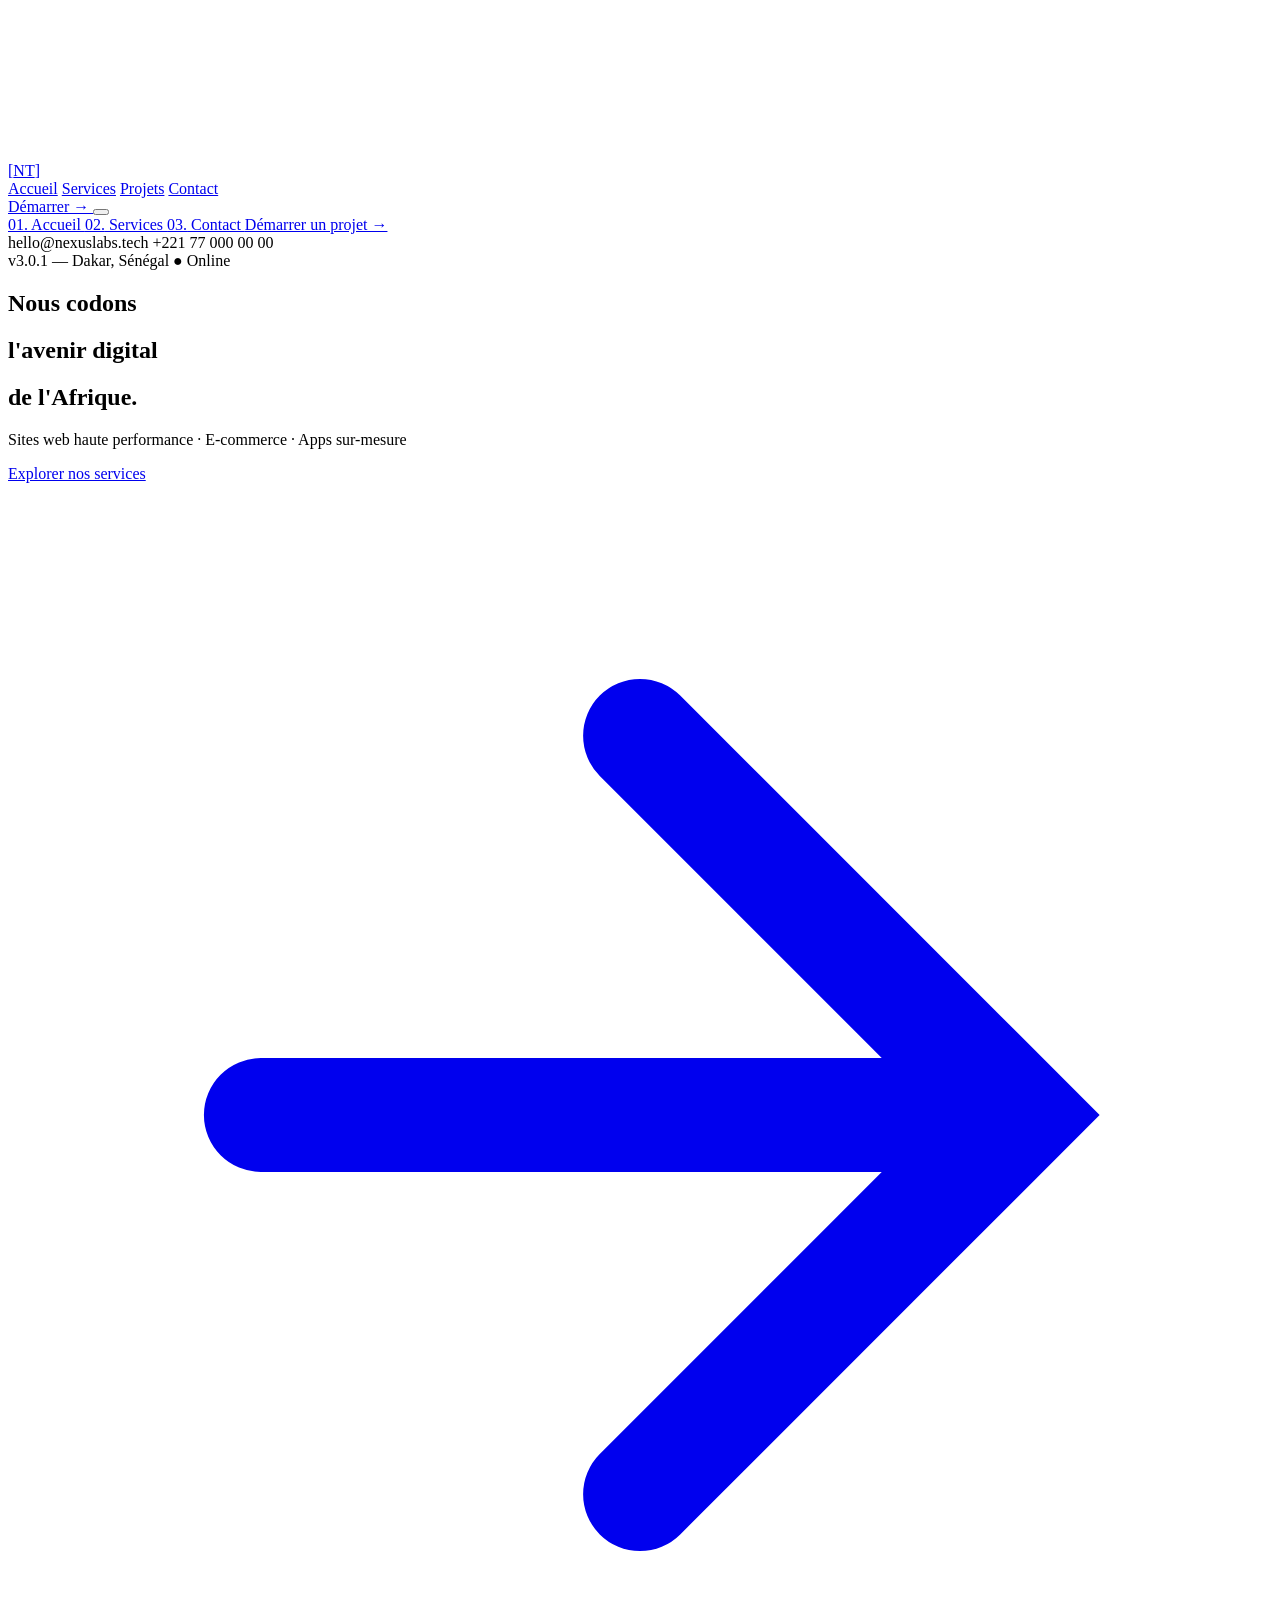
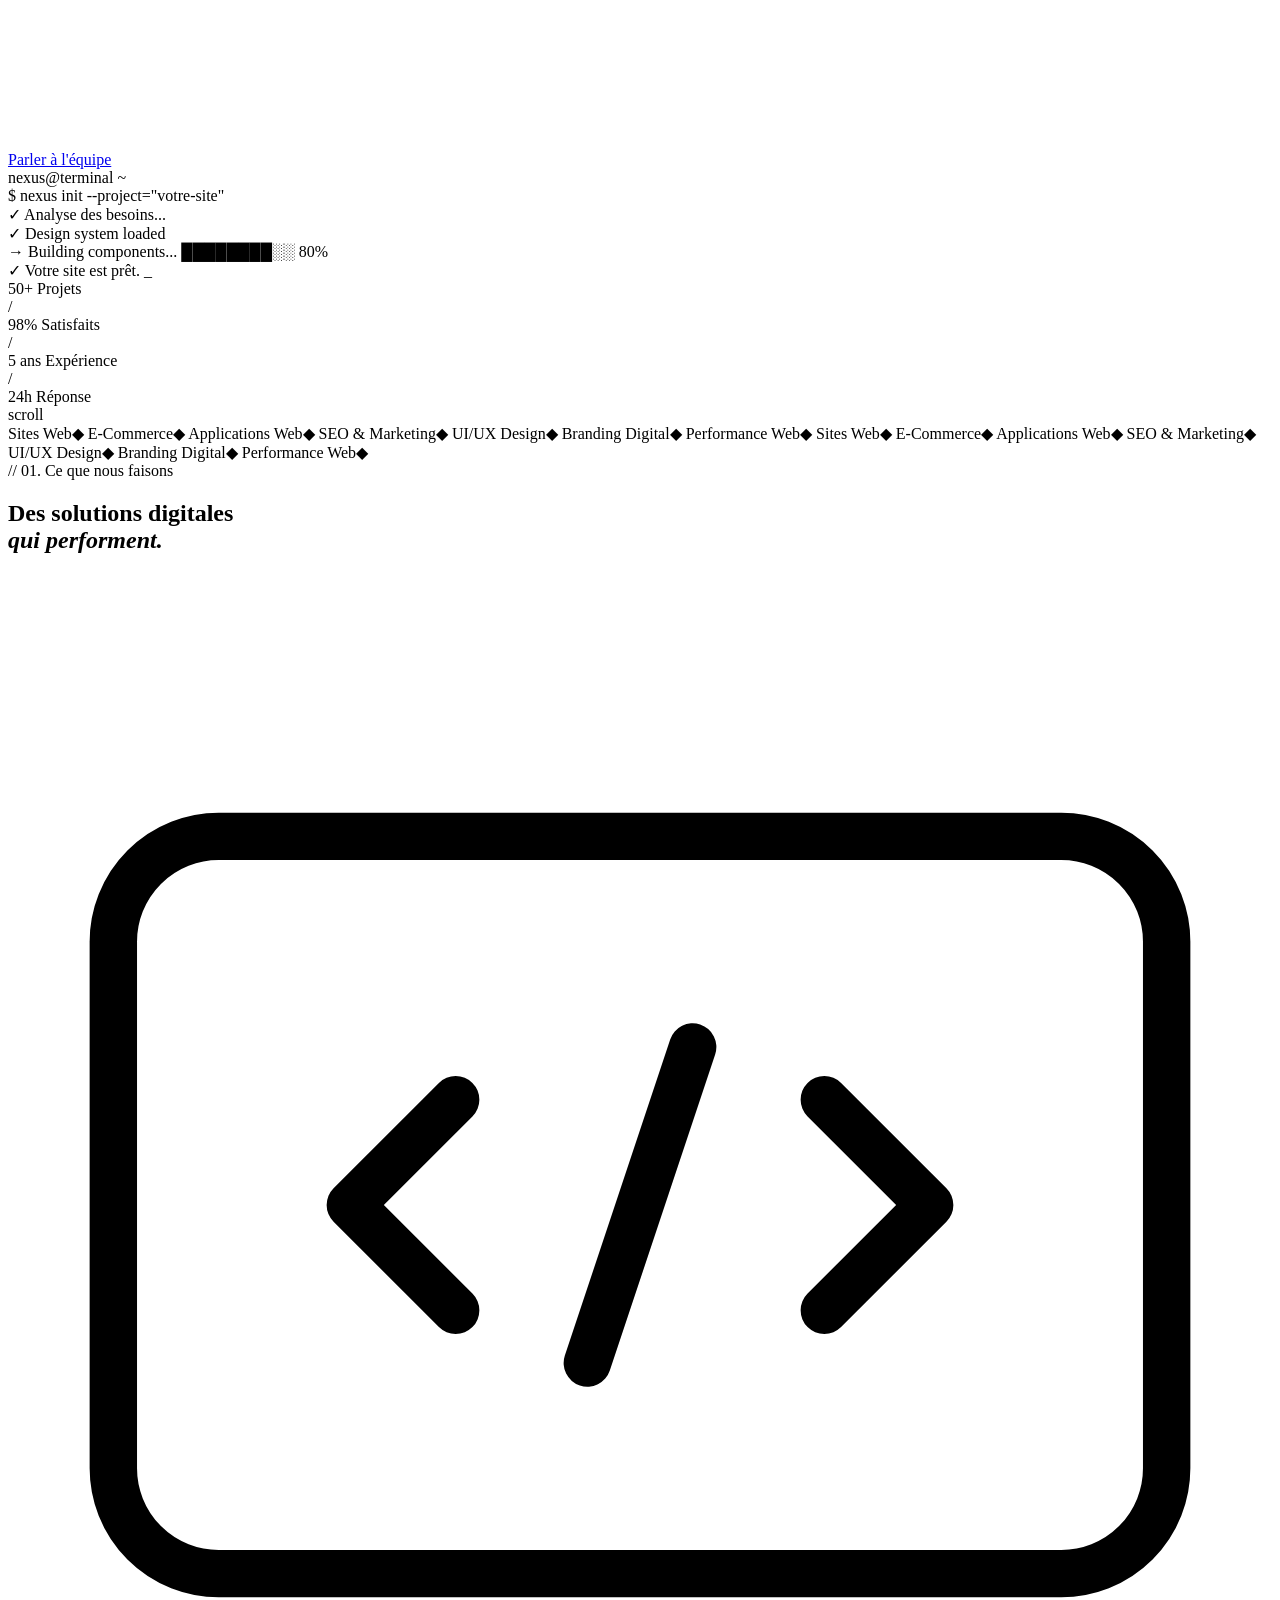
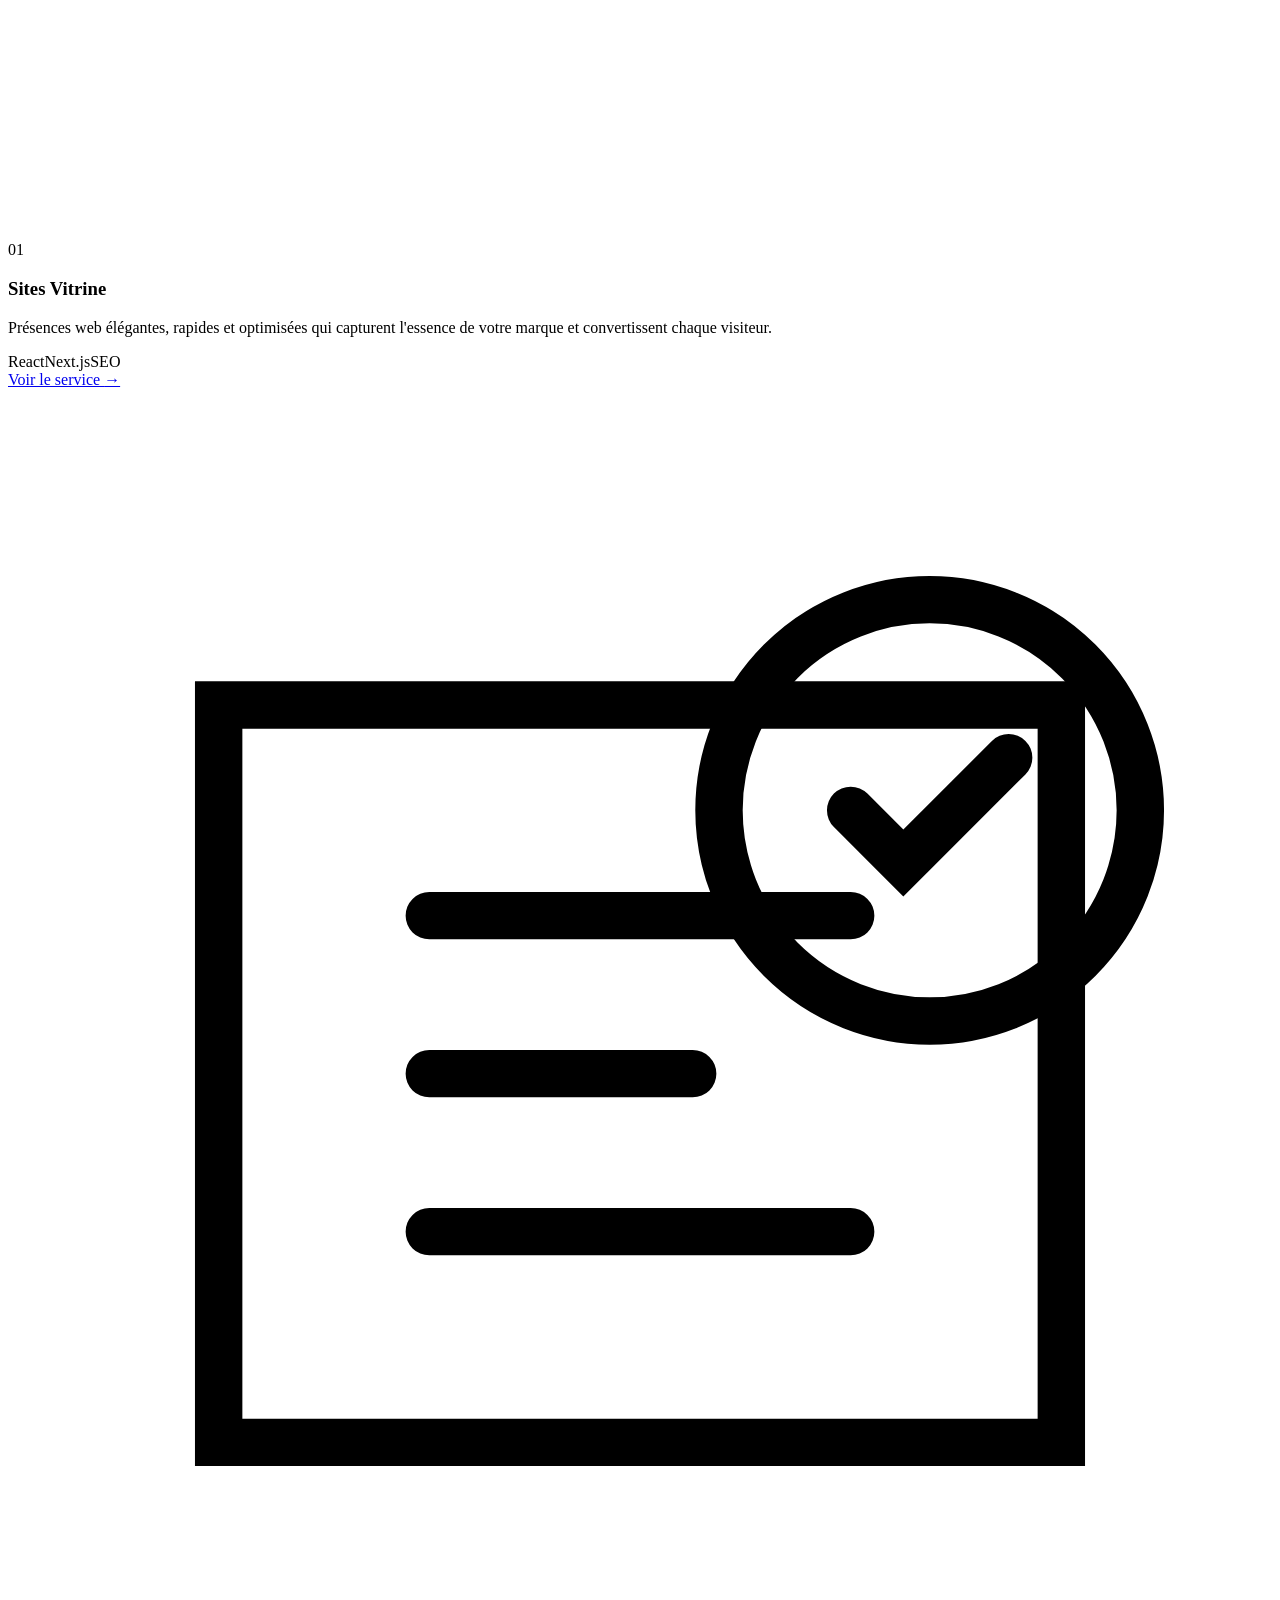
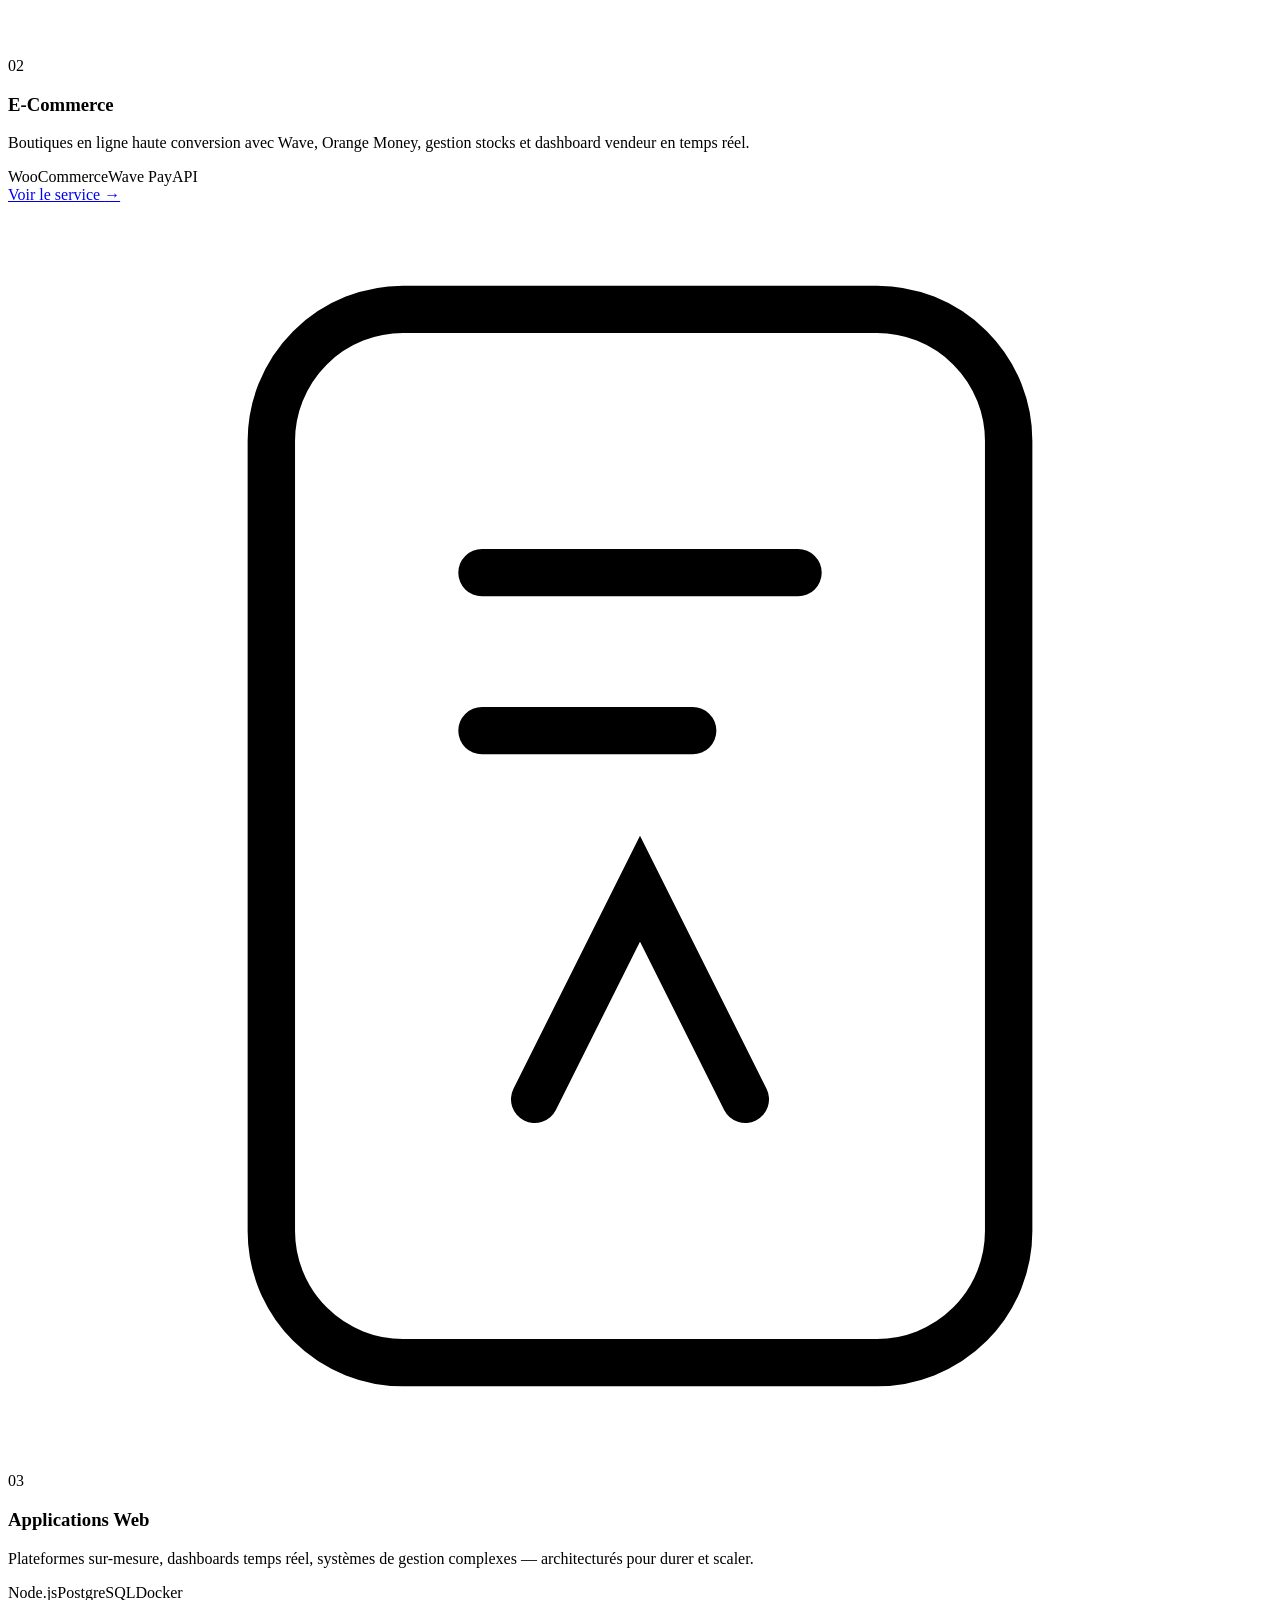
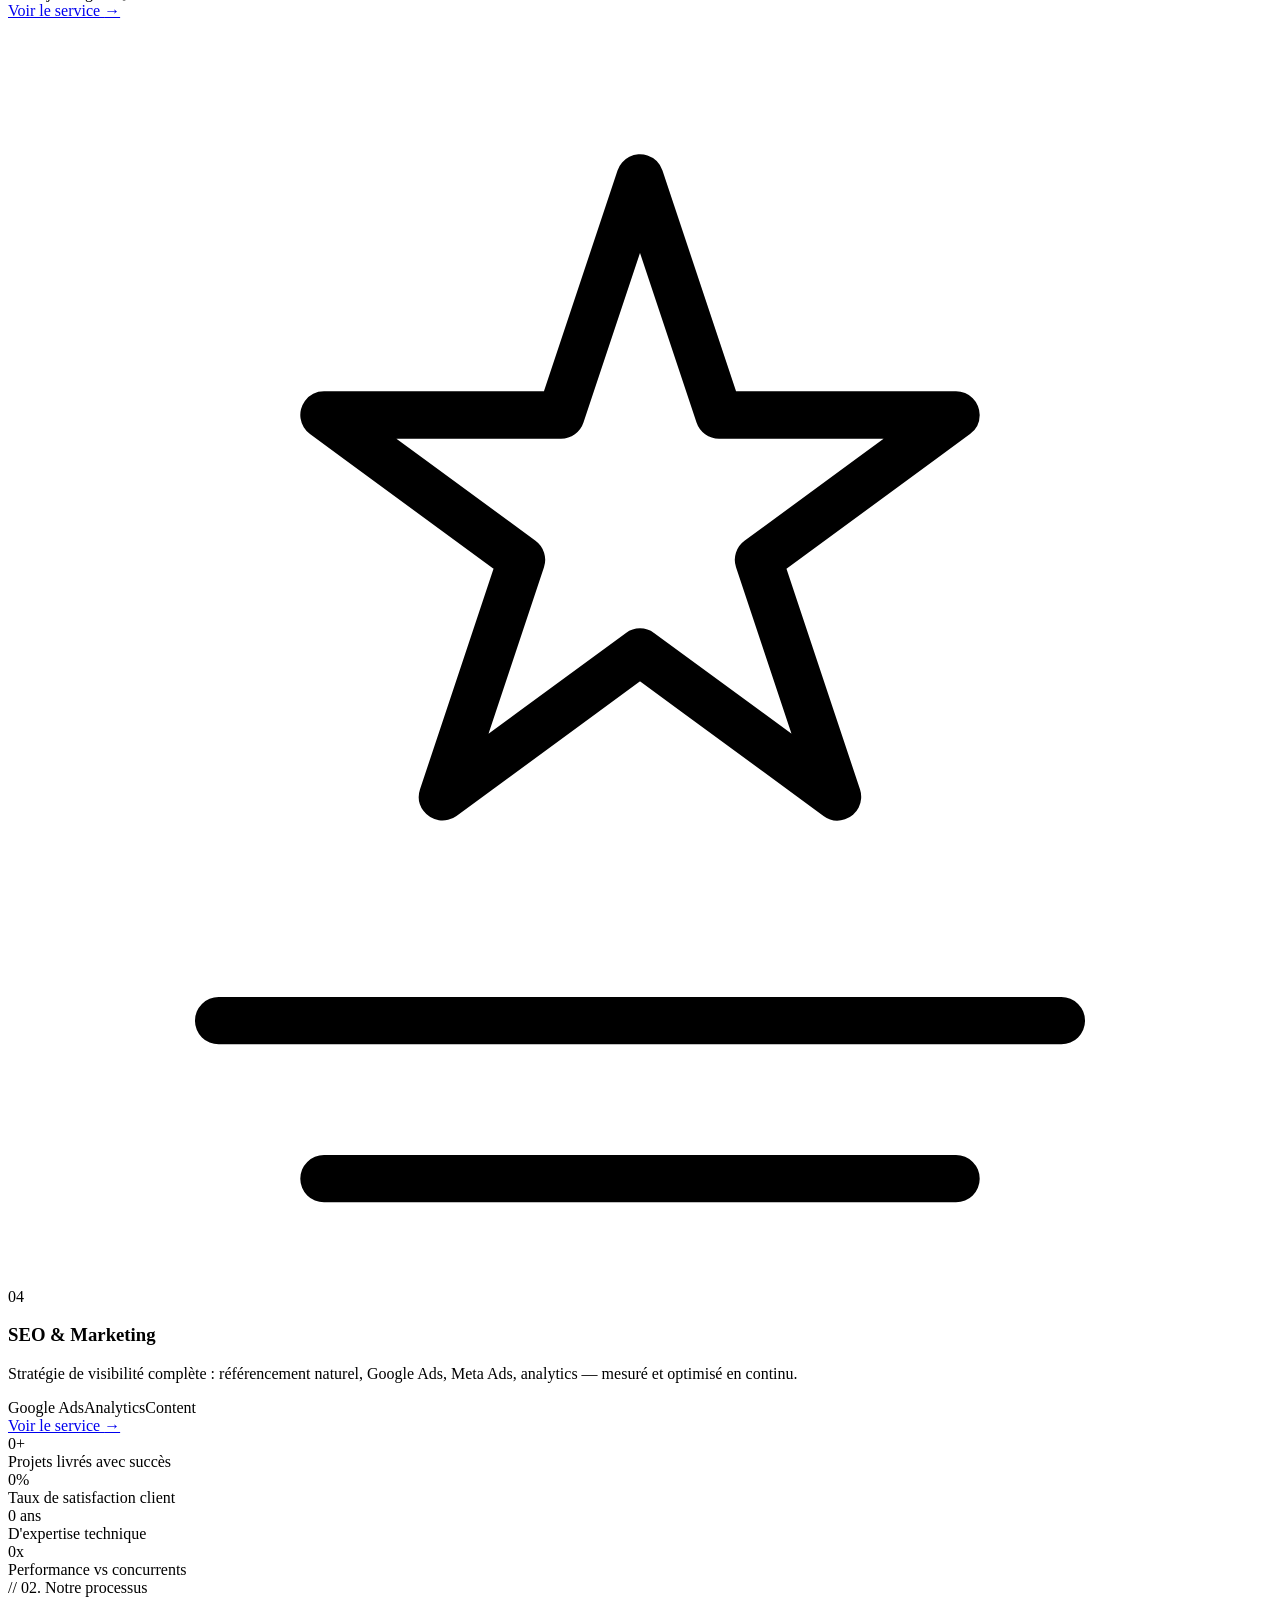
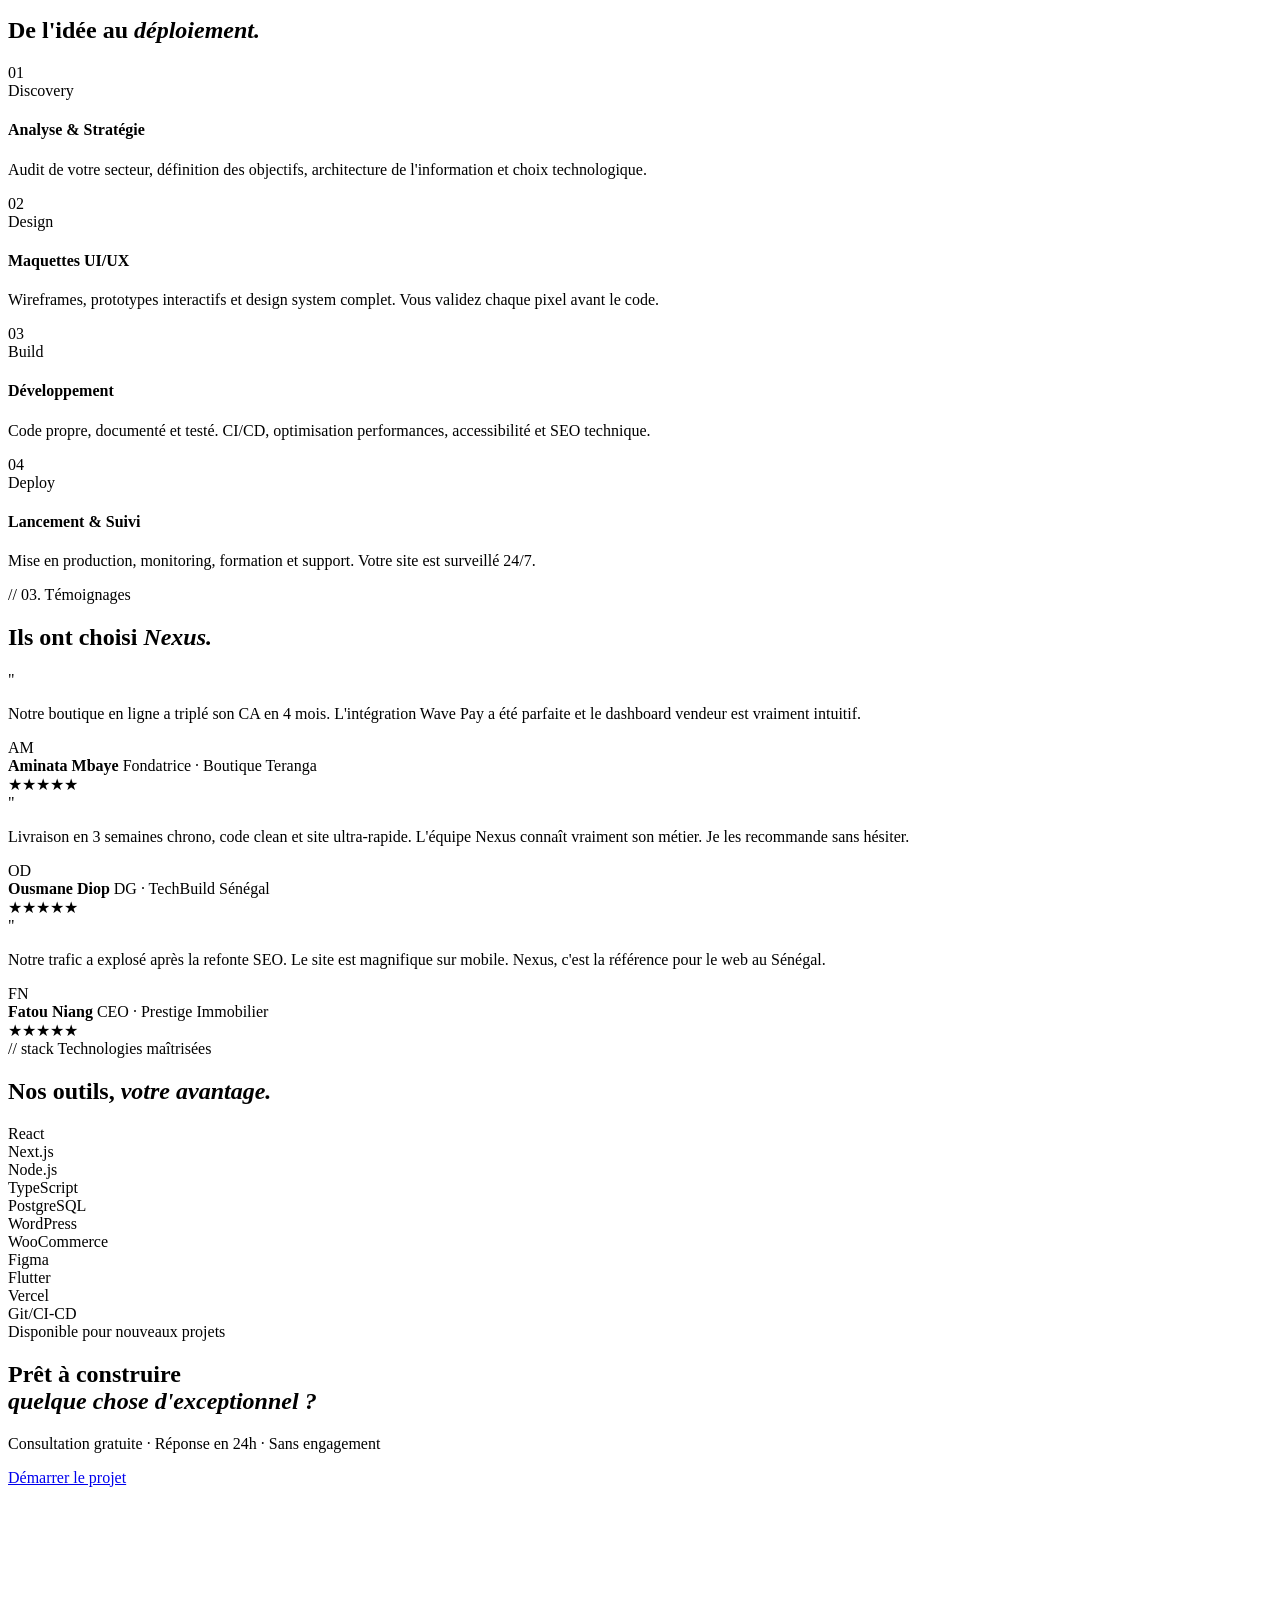
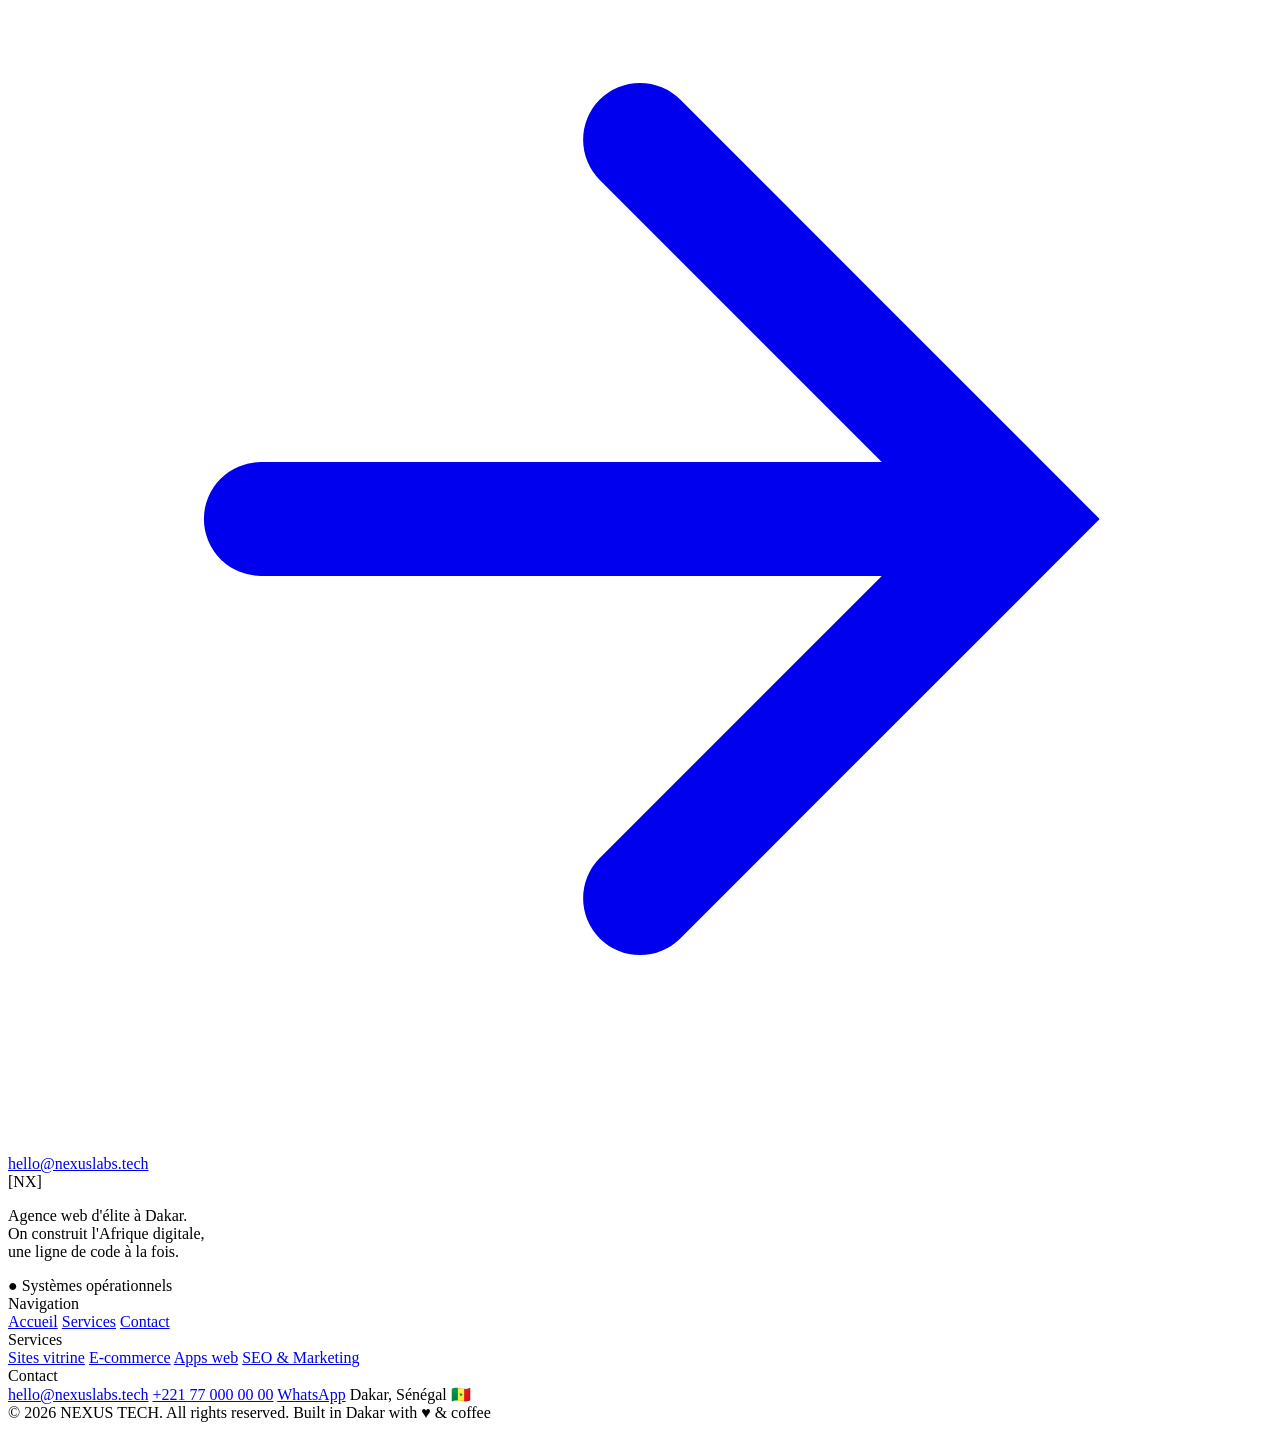
==== index.html @ 3956120e "first commit" ====
<!DOCTYPE html>
<html lang="fr">
<head>
  <meta charset="UTF-8"/>
  <meta name="viewport" content="width=device-width, initial-scale=1.0"/>
  <title>NEXUS TECH — Agence Web d'Élite · Dakar</title>
  <link rel="icon" type="image/png" href="assets/img/logo-nt.png"/>
  <link rel="stylesheet" href="style.css"/>
  <link href="https://fonts.googleapis.com/css2?family=JetBrains+Mono:wght@300;400;500;700&family=Clash+Display:wght@400;500;600;700&family=Cabinet+Grotesk:wght@300;400;500;700;800&display=swap" rel="stylesheet"/>
  <!-- Fallback for Clash Display -->
  <link href="https://api.fontshare.com/v2/css?f[]=clash-display@400,500,600,700&f[]=cabinet-grotesk@300,400,500,700,800&display=swap" rel="stylesheet"/>
</head>
<body>

<!-- CUSTOM CURSOR -->
<div class="cursor" id="cursor"></div>
<div class="cursor-follower" id="cursorFollower"></div>

<!-- CANVAS BACKGROUND -->
<canvas id="bgCanvas"></canvas>

<!-- NOISE OVERLAY -->
<div class="noise"></div>

<!-- NAV -->
<nav class="nav" id="nav">
  <a href="index.html" class="nav-logo">
    <span class="logo-bracket">[</span>NT<span class="logo-bracket">]</span>
  </a>
  <div class="nav-center">
    <a href="index.html" class="nav-link active" data-text="Accueil">Accueil</a>
    <a href="services.html" class="nav-link" data-text="Services">Services</a>
    <a href="projets.html" class="nav-link" data-text="Projets">Projets</a>
    <a href="contact.html" class="nav-link" data-text="Contact">Contact</a>
  </div>
  <a href="contact.html" class="nav-cta">
    <span class="cta-dot"></span>
    Démarrer →
  </a>
  <button class="burger" id="burger">
    <div class="burger-lines">
      <span></span><span></span><span></span>
    </div>
  </button>
</nav>

<!-- MOBILE MENU -->
<div class="mobile-menu" id="mobileMenu">
  <div class="mobile-menu-inner">
    <a href="index.html" class="mob-link">
      <span class="mob-num">01.</span> Accueil
    </a>
    <a href="services.html" class="mob-link">
      <span class="mob-num">02.</span> Services
    </a>
    <a href="contact.html" class="mob-link">
      <span class="mob-num">03.</span> Contact
    </a>
    <a href="contact.html" class="mob-cta">Démarrer un projet →</a>
    <div class="mob-footer">
      <span class="mono-sm">hello@nexuslabs.tech</span>
      <span class="mono-sm">+221 77 000 00 00</span>
    </div>
  </div>
</div>

<!-- ===== HERO ===== -->
<section class="hero" id="hero">
  <div class="hero-code-bg" id="codeBg"></div>

  <div class="hero-content">
    <div class="hero-tag reveal">
      <span class="tag-dot"></span>
      <span class="mono-sm">v3.0.1 — Dakar, Sénégal</span>
      <span class="tag-status">● Online</span>
    </div>

    <div class="glitch-wrapper reveal delay-1">
      <h1 class="hero-title" data-text="Nous codons">Nous codons</h1>
      <h1 class="hero-title accent-line" data-text="l'avenir digital">l'avenir digital</h1>
      <h1 class="hero-title" data-text="de l'Afrique.">de l'Afrique.</h1>
    </div>

    <p class="hero-sub reveal delay-2">
      Sites web haute performance · E-commerce · Apps sur-mesure<br/>
      <span class="mono-sm typed-text" id="typedText"></span>
    </p>

    <div class="hero-actions reveal delay-3">
      <a href="services.html" class="btn btn-primary">
        <span>Explorer nos services</span>
        <svg viewBox="0 0 20 20" fill="none"><path d="M4 10h12M10 4l6 6-6 6" stroke="currentColor" stroke-width="1.8" stroke-linecap="round"/></svg>
      </a>
      <a href="contact.html" class="btn btn-outline">
        <span>Parler à l'équipe</span>
      </a>
    </div>
  </div>

  <div class="hero-terminal reveal delay-4">
    <div class="terminal">
      <div class="term-bar">
        <span class="term-dot red"></span>
        <span class="term-dot yellow"></span>
        <span class="term-dot green"></span>
        <span class="term-title mono-sm">nexus@terminal ~ </span>
      </div>
      <div class="term-body" id="termBody">
        <div class="term-line"><span class="term-prompt">$</span> <span class="term-cmd">nexus init --project="votre-site"</span></div>
        <div class="term-line out"><span class="c-green">✓</span> Analyse des besoins...</div>
        <div class="term-line out"><span class="c-green">✓</span> Design system loaded</div>
        <div class="term-line out"><span class="c-cyan">→</span> Building components... <span class="c-yellow">████████░░ 80%</span></div>
        <div class="term-line out blink-line"><span class="c-green">✓</span> Votre site est prêt. <span class="term-blink">_</span></div>
      </div>
    </div>
  </div>

  <div class="hero-metrics reveal delay-4">
    <div class="metric-pill">
      <span class="mpill-n c-green">50+</span>
      <span class="mpill-l">Projets</span>
    </div>
    <div class="metric-sep">/</div>
    <div class="metric-pill">
      <span class="mpill-n c-cyan">98%</span>
      <span class="mpill-l">Satisfaits</span>
    </div>
    <div class="metric-sep">/</div>
    <div class="metric-pill">
      <span class="mpill-n c-violet">5 ans</span>
      <span class="mpill-l">Expérience</span>
    </div>
    <div class="metric-sep">/</div>
    <div class="metric-pill">
      <span class="mpill-n c-green">24h</span>
      <span class="mpill-l">Réponse</span>
    </div>
  </div>

  <div class="scroll-hint">
    <span class="mono-sm">scroll</span>
    <div class="scroll-line"></div>
  </div>
</section>

<!-- ===== MARQUEE ===== -->
<div class="marquee-wrap">
  <div class="marquee-track">
    <span>Sites Web</span><span class="sep">◆</span>
    <span>E-Commerce</span><span class="sep">◆</span>
    <span>Applications Web</span><span class="sep">◆</span>
    <span>SEO & Marketing</span><span class="sep">◆</span>
    <span>UI/UX Design</span><span class="sep">◆</span>
    <span>Branding Digital</span><span class="sep">◆</span>
    <span>Performance Web</span><span class="sep">◆</span>
    <span>Sites Web</span><span class="sep">◆</span>
    <span>E-Commerce</span><span class="sep">◆</span>
    <span>Applications Web</span><span class="sep">◆</span>
    <span>SEO & Marketing</span><span class="sep">◆</span>
    <span>UI/UX Design</span><span class="sep">◆</span>
    <span>Branding Digital</span><span class="sep">◆</span>
    <span>Performance Web</span><span class="sep">◆</span>
  </div>
</div>

<!-- ===== SERVICES ===== -->
<section class="section services" id="services">
  <div class="container">
    <div class="section-head">
      <div class="section-label reveal">
        <span class="mono-sm c-green">// 01.</span>
        <span>Ce que nous faisons</span>
      </div>
      <h2 class="section-title reveal delay-1">
        Des solutions digitales<br/><em>qui performent.</em>
      </h2>
    </div>

    <div class="srv-grid">
      <div class="srv-card reveal" data-index="01">
        <div class="srv-top">
          <div class="srv-icon">
            <svg viewBox="0 0 48 48" fill="none"><rect x="4" y="10" width="40" height="28" rx="4" stroke="currentColor" stroke-width="1.8"/><path d="M17 28l-4-4 4-4M31 20l4 4-4 4M22 30l4-12" stroke="currentColor" stroke-width="1.8" stroke-linecap="round" stroke-linejoin="round"/></svg>
          </div>
          <span class="srv-num mono-sm">01</span>
        </div>
        <h3>Sites Vitrine</h3>
        <p>Présences web élégantes, rapides et optimisées qui capturent l'essence de votre marque et convertissent chaque visiteur.</p>
        <div class="srv-tags">
          <span>React</span><span>Next.js</span><span>SEO</span>
        </div>
        <a href="services.html" class="srv-link">Voir le service <span>→</span></a>
      </div>

      <div class="srv-card reveal delay-1" data-index="02">
        <div class="srv-top">
          <div class="srv-icon">
            <svg viewBox="0 0 48 48" fill="none"><path d="M8 12h32v28H8z" rx="3" stroke="currentColor" stroke-width="1.8"/><path d="M16 20h16M16 26h10M32 32H16" stroke="currentColor" stroke-width="1.8" stroke-linecap="round"/><circle cx="35" cy="16" r="8" fill="var(--bg)" stroke="currentColor" stroke-width="1.8"/><path d="M32 16l2 2 4-4" stroke="currentColor" stroke-width="1.8" stroke-linecap="round"/></svg>
          </div>
          <span class="srv-num mono-sm">02</span>
        </div>
        <h3>E-Commerce</h3>
        <p>Boutiques en ligne haute conversion avec Wave, Orange Money, gestion stocks et dashboard vendeur en temps réel.</p>
        <div class="srv-tags">
          <span>WooCommerce</span><span>Wave Pay</span><span>API</span>
        </div>
        <a href="services.html" class="srv-link">Voir le service <span>→</span></a>
      </div>

      <div class="srv-card reveal delay-2" data-index="03">
        <div class="srv-top">
          <div class="srv-icon">
            <svg viewBox="0 0 48 48" fill="none"><rect x="10" y="4" width="28" height="40" rx="5" stroke="currentColor" stroke-width="1.8"/><path d="M18 14h12M18 20h8M20 34l4-8 4 8" stroke="currentColor" stroke-width="1.8" stroke-linecap="round"/></svg>
          </div>
          <span class="srv-num mono-sm">03</span>
        </div>
        <h3>Applications Web</h3>
        <p>Plateformes sur-mesure, dashboards temps réel, systèmes de gestion complexes — architecturés pour durer et scaler.</p>
        <div class="srv-tags">
          <span>Node.js</span><span>PostgreSQL</span><span>Docker</span>
        </div>
        <a href="services.html" class="srv-link">Voir le service <span>→</span></a>
      </div>

      <div class="srv-card reveal delay-3" data-index="04">
        <div class="srv-top">
          <div class="srv-icon">
            <svg viewBox="0 0 48 48" fill="none"><path d="M24 6l3 9h9l-7.5 5.5 3 9L24 24l-7.5 5.5 3-9L12 15h9z" stroke="currentColor" stroke-width="1.8" stroke-linejoin="round"/><path d="M8 38h32M12 44h24" stroke="currentColor" stroke-width="1.8" stroke-linecap="round"/></svg>
          </div>
          <span class="srv-num mono-sm">04</span>
        </div>
        <h3>SEO & Marketing</h3>
        <p>Stratégie de visibilité complète : référencement naturel, Google Ads, Meta Ads, analytics — mesuré et optimisé en continu.</p>
        <div class="srv-tags">
          <span>Google Ads</span><span>Analytics</span><span>Content</span>
        </div>
        <a href="services.html" class="srv-link">Voir le service <span>→</span></a>
      </div>
    </div>
  </div>
</section>

<!-- ===== STATS BAND ===== -->
<div class="stats-band">
  <div class="container">
    <div class="stats-row">
      <div class="stat-block reveal">
        <div class="stat-num" data-count="50" data-suffix="+">0+</div>
        <div class="stat-lbl">Projets livrés avec succès</div>
      </div>
      <div class="stat-divider"></div>
      <div class="stat-block reveal delay-1">
        <div class="stat-num" data-count="98" data-suffix="%">0%</div>
        <div class="stat-lbl">Taux de satisfaction client</div>
      </div>
      <div class="stat-divider"></div>
      <div class="stat-block reveal delay-2">
        <div class="stat-num" data-count="5" data-suffix=" ans">0 ans</div>
        <div class="stat-lbl">D'expertise technique</div>
      </div>
      <div class="stat-divider"></div>
      <div class="stat-block reveal delay-3">
        <div class="stat-num" data-count="3" data-suffix="x">0x</div>
        <div class="stat-lbl">Performance vs concurrents</div>
      </div>
    </div>
  </div>
</div>

<!-- ===== PROCESS ===== -->
<section class="section process">
  <div class="container">
    <div class="section-head">
      <div class="section-label reveal">
        <span class="mono-sm c-cyan">// 02.</span>
        <span>Notre processus</span>
      </div>
      <h2 class="section-title reveal delay-1">
        De l'idée au <em>déploiement.</em>
      </h2>
    </div>

    <div class="process-timeline">
      <div class="process-line"></div>
      <div class="proc-step reveal">
        <div class="proc-num">01</div>
        <div class="proc-card">
          <span class="proc-tag mono-sm">Discovery</span>
          <h4>Analyse & Stratégie</h4>
          <p>Audit de votre secteur, définition des objectifs, architecture de l'information et choix technologique.</p>
        </div>
      </div>
      <div class="proc-step reveal delay-1">
        <div class="proc-num">02</div>
        <div class="proc-card">
          <span class="proc-tag mono-sm">Design</span>
          <h4>Maquettes UI/UX</h4>
          <p>Wireframes, prototypes interactifs et design system complet. Vous validez chaque pixel avant le code.</p>
        </div>
      </div>
      <div class="proc-step reveal delay-2">
        <div class="proc-num">03</div>
        <div class="proc-card">
          <span class="proc-tag mono-sm">Build</span>
          <h4>Développement</h4>
          <p>Code propre, documenté et testé. CI/CD, optimisation performances, accessibilité et SEO technique.</p>
        </div>
      </div>
      <div class="proc-step reveal delay-3">
        <div class="proc-num">04</div>
        <div class="proc-card">
          <span class="proc-tag mono-sm">Deploy</span>
          <h4>Lancement & Suivi</h4>
          <p>Mise en production, monitoring, formation et support. Votre site est surveillé 24/7.</p>
        </div>
      </div>
    </div>
  </div>
</section>

<!-- ===== TESTIMONIALS ===== -->
<section class="section testi-section">
  <div class="container">
    <div class="section-head">
      <div class="section-label reveal">
        <span class="mono-sm c-violet">// 03.</span>
        <span>Témoignages</span>
      </div>
      <h2 class="section-title reveal delay-1">Ils ont choisi <em>Nexus.</em></h2>
    </div>
    <div class="testi-grid">
      <div class="testi-card reveal">
        <div class="testi-quote">"</div>
        <p>Notre boutique en ligne a triplé son CA en 4 mois. L'intégration Wave Pay a été parfaite et le dashboard vendeur est vraiment intuitif.</p>
        <div class="testi-meta">
          <div class="testi-av" style="--av-color:#00ff88">AM</div>
          <div>
            <strong>Aminata Mbaye</strong>
            <span>Fondatrice · Boutique Teranga</span>
          </div>
          <div class="stars">★★★★★</div>
        </div>
      </div>
      <div class="testi-card reveal delay-1">
        <div class="testi-quote">"</div>
        <p>Livraison en 3 semaines chrono, code clean et site ultra-rapide. L'équipe Nexus connaît vraiment son métier. Je les recommande sans hésiter.</p>
        <div class="testi-meta">
          <div class="testi-av" style="--av-color:#7c6af7">OD</div>
          <div>
            <strong>Ousmane Diop</strong>
            <span>DG · TechBuild Sénégal</span>
          </div>
          <div class="stars">★★★★★</div>
        </div>
      </div>
      <div class="testi-card reveal delay-2">
        <div class="testi-quote">"</div>
        <p>Notre trafic a explosé après la refonte SEO. Le site est magnifique sur mobile. Nexus, c'est la référence pour le web au Sénégal.</p>
        <div class="testi-meta">
          <div class="testi-av" style="--av-color:#00cfff">FN</div>
          <div>
            <strong>Fatou Niang</strong>
            <span>CEO · Prestige Immobilier</span>
          </div>
          <div class="stars">★★★★★</div>
        </div>
      </div>
    </div>
  </div>
</section>

<!-- ===== TECH STACK ===== -->
<section class="section tech-section">
  <div class="container">
    <div class="section-head center">
      <div class="section-label reveal">
        <span class="mono-sm c-green">// stack</span>
        <span>Technologies maîtrisées</span>
      </div>
      <h2 class="section-title reveal delay-1">Nos outils, <em>votre avantage.</em></h2>
    </div>
    <div class="tech-grid reveal delay-2">
      <div class="tech-item">React</div>
      <div class="tech-item">Next.js</div>
      <div class="tech-item">Node.js</div>
      <div class="tech-item">TypeScript</div>
      <div class="tech-item">PostgreSQL</div>
      <div class="tech-item">WordPress</div>
      <div class="tech-item">WooCommerce</div>
      <div class="tech-item">Figma</div>
      <div class="tech-item">Flutter</div>
      <div class="tech-item">Vercel</div>
      <div class="tech-item">Git/CI-CD</div>
    </div>
  </div>
</section>

<!-- ===== CTA ===== -->
<section class="cta-section">
  <div class="cta-glow"></div>
  <div class="container">
    <div class="cta-inner reveal">
      <div class="cta-tag mono-sm">
        <span class="cta-dot pulsing"></span> Disponible pour nouveaux projets
      </div>
      <h2>Prêt à construire<br/><em>quelque chose d'exceptionnel ?</em></h2>
      <p>Consultation gratuite · Réponse en 24h · Sans engagement</p>
      <div class="cta-actions">
        <a href="contact.html" class="btn btn-primary btn-lg">
          <span>Démarrer le projet</span>
          <svg viewBox="0 0 20 20" fill="none"><path d="M4 10h12M10 4l6 6-6 6" stroke="currentColor" stroke-width="1.8" stroke-linecap="round"/></svg>
        </a>
        <a href="mailto:hello@nexuslabs.tech" class="btn btn-outline btn-lg">
          hello@nexuslabs.tech
        </a>
      </div>
    </div>
  </div>
</section>

<!-- ===== FOOTER ===== -->
<footer class="footer">
  <div class="container">
    <div class="footer-grid">
      <div class="footer-brand">
        <div class="foot-logo">
          <span class="logo-bracket">[</span>NX<span class="logo-bracket">]</span>
        </div>
        <p>Agence web d'élite à Dakar.<br/>On construit l'Afrique digitale,<br/>une ligne de code à la fois.</p>
        <div class="foot-badge mono-sm">
          <span class="c-green">●</span> Systèmes opérationnels
        </div>
      </div>
      <div class="footer-col">
        <div class="foot-label mono-sm">Navigation</div>
        <a href="index.html">Accueil</a>
        <a href="services.html">Services</a>
        <a href="contact.html">Contact</a>
      </div>
      <div class="footer-col">
        <div class="foot-label mono-sm">Services</div>
        <a href="services.html">Sites vitrine</a>
        <a href="services.html">E-commerce</a>
        <a href="services.html">Apps web</a>
        <a href="services.html">SEO & Marketing</a>
      </div>
      <div class="footer-col">
        <div class="foot-label mono-sm">Contact</div>
        <a href="mailto:hello@nexuslabs.tech">hello@nexuslabs.tech</a>
        <a href="tel:+221770000000">+221 77 000 00 00</a>
        <a href="#">WhatsApp</a>
        <span>Dakar, Sénégal 🇸🇳</span>
      </div>
    </div>
    <div class="footer-bottom">
      <span class="mono-sm">© 2026 NEXUS TECH. All rights reserved.</span>
      <span class="mono-sm c-green">Built in Dakar with ♥ &amp; coffee</span>
    </div>
  </div>
</footer>

<script src="main.js"></script>
</body>
</html>
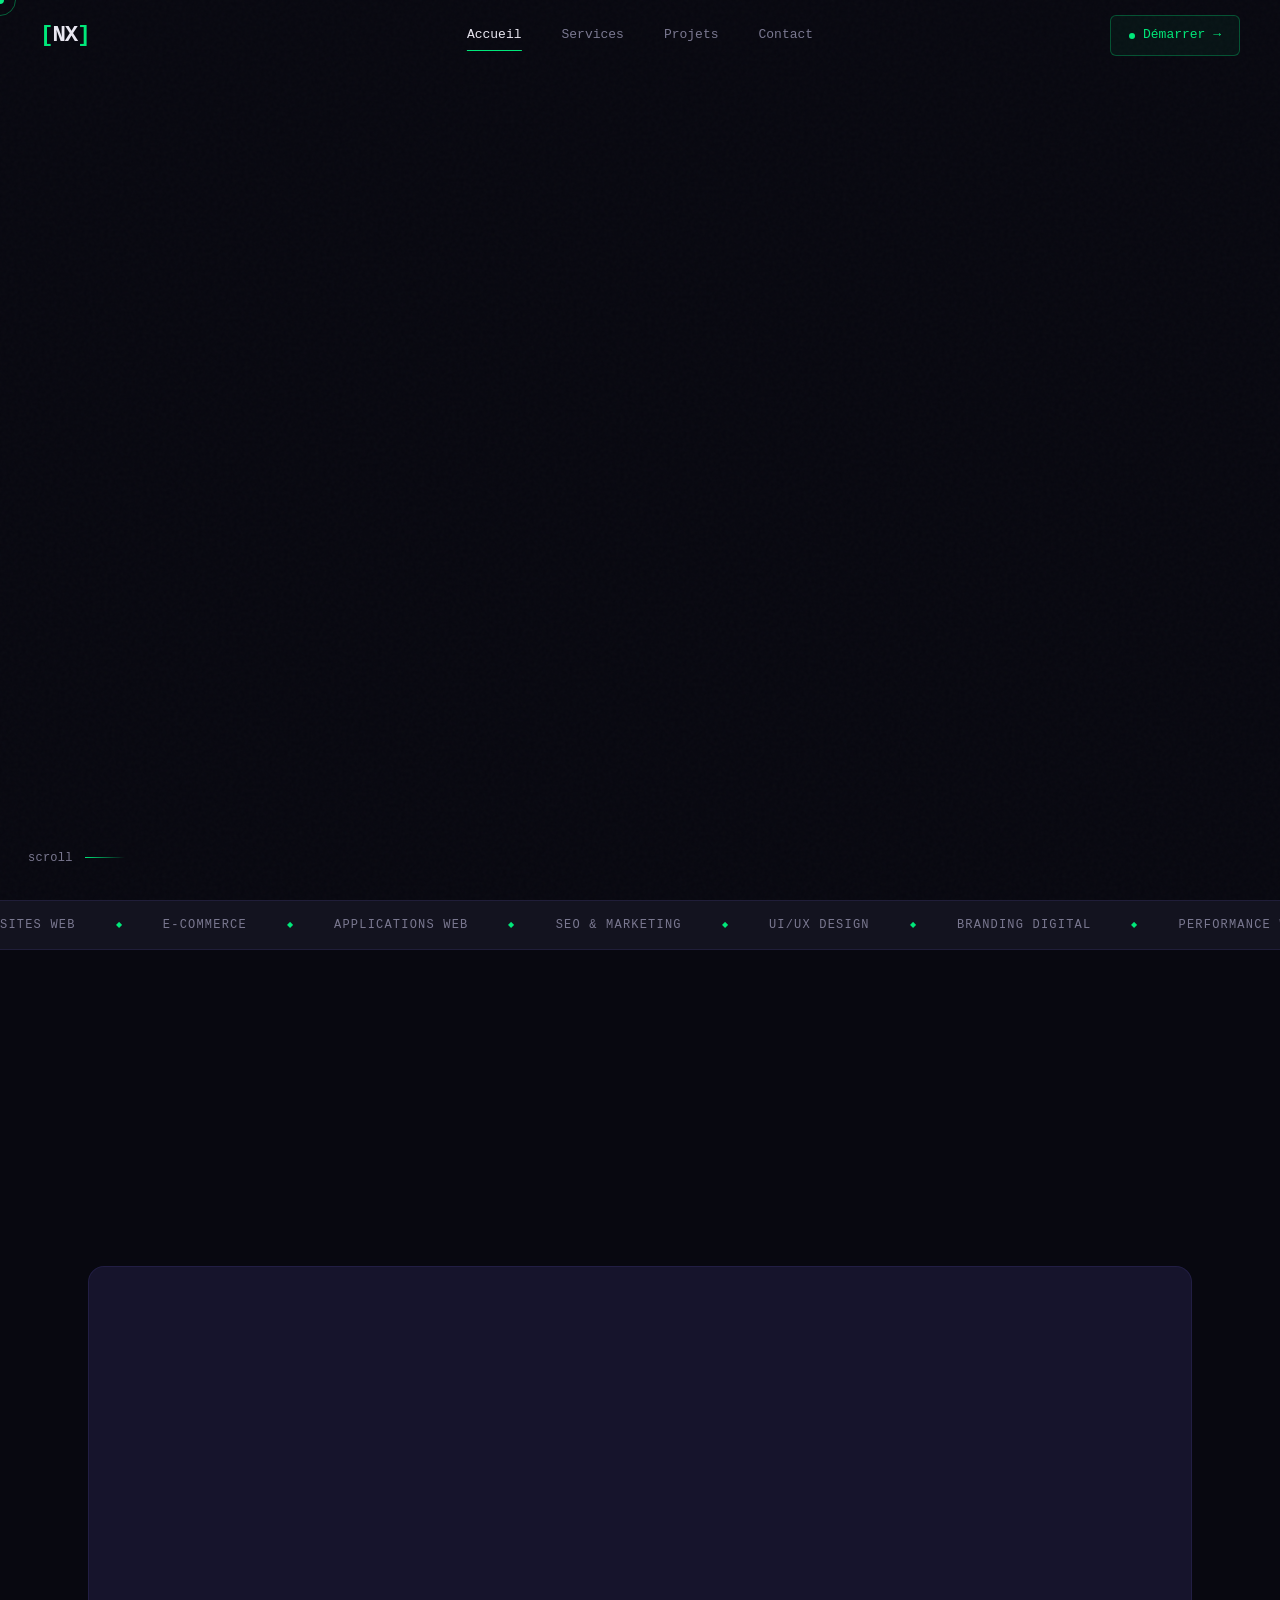
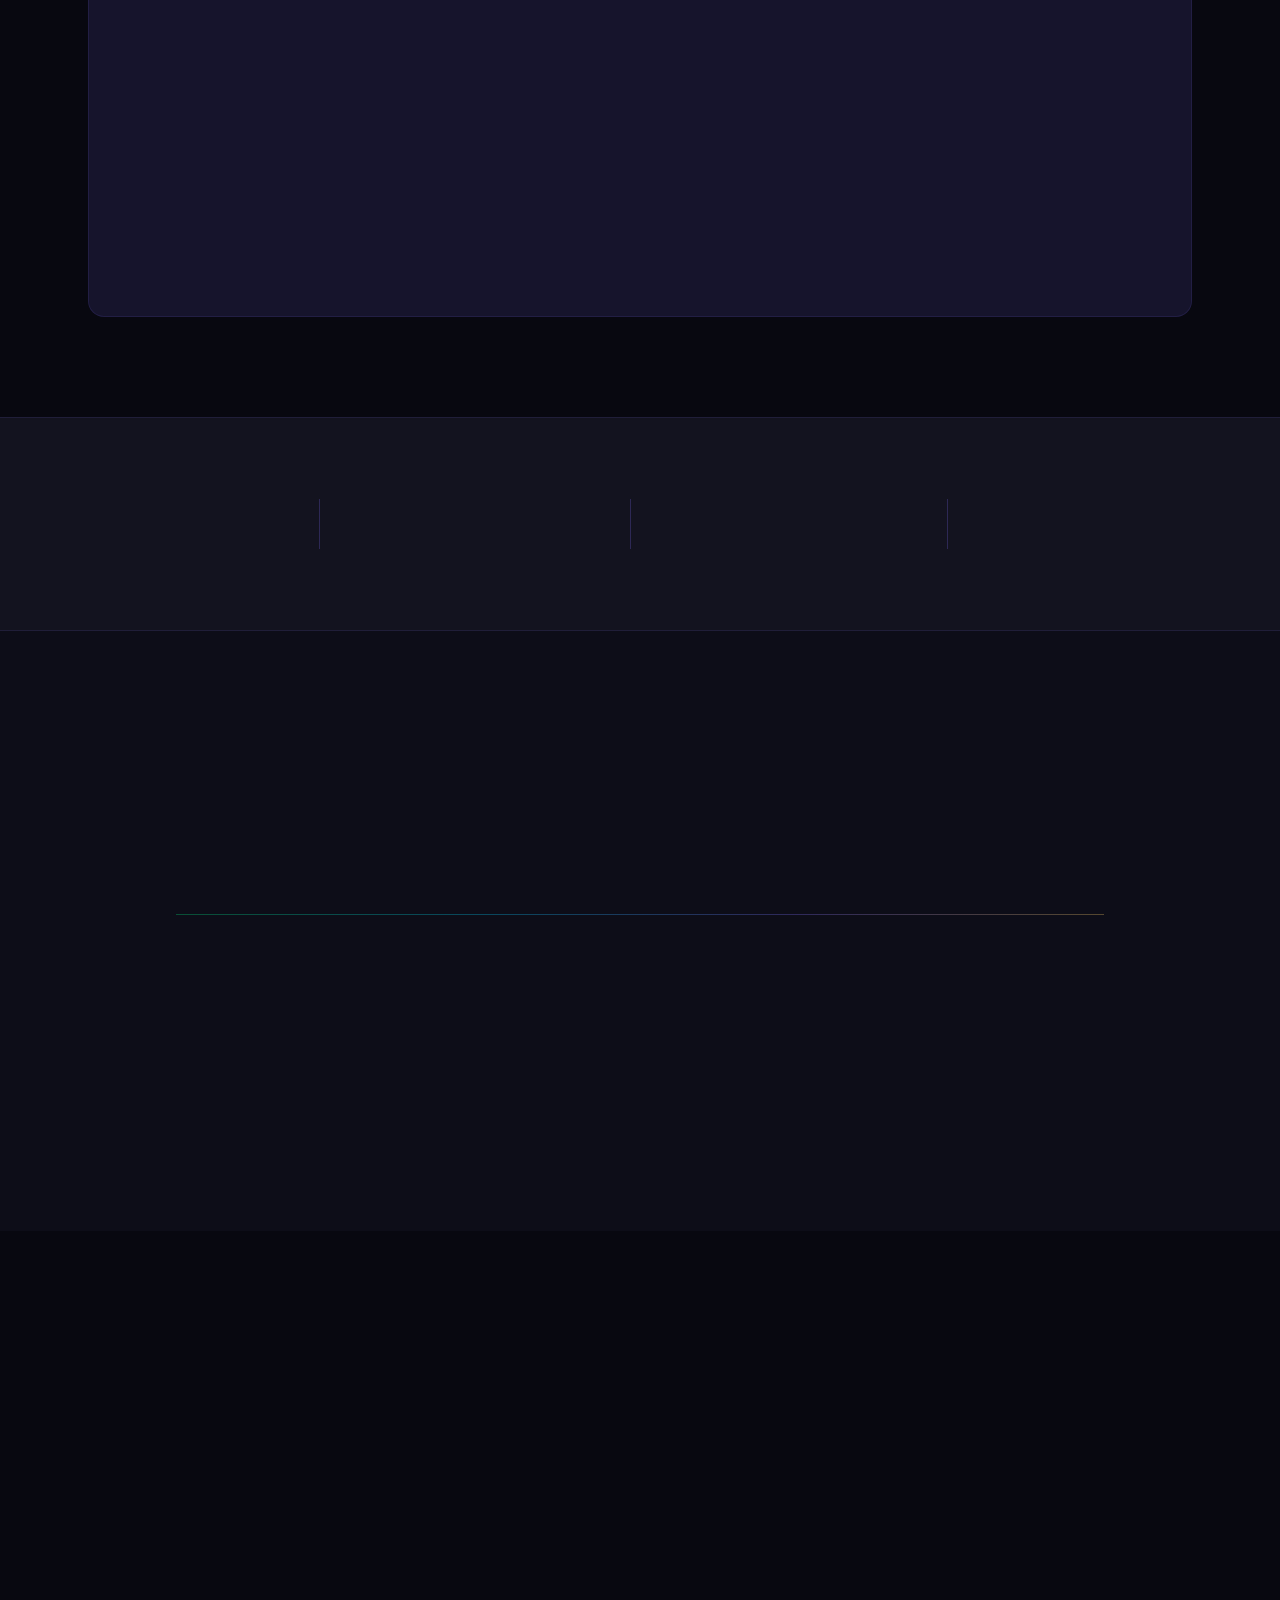
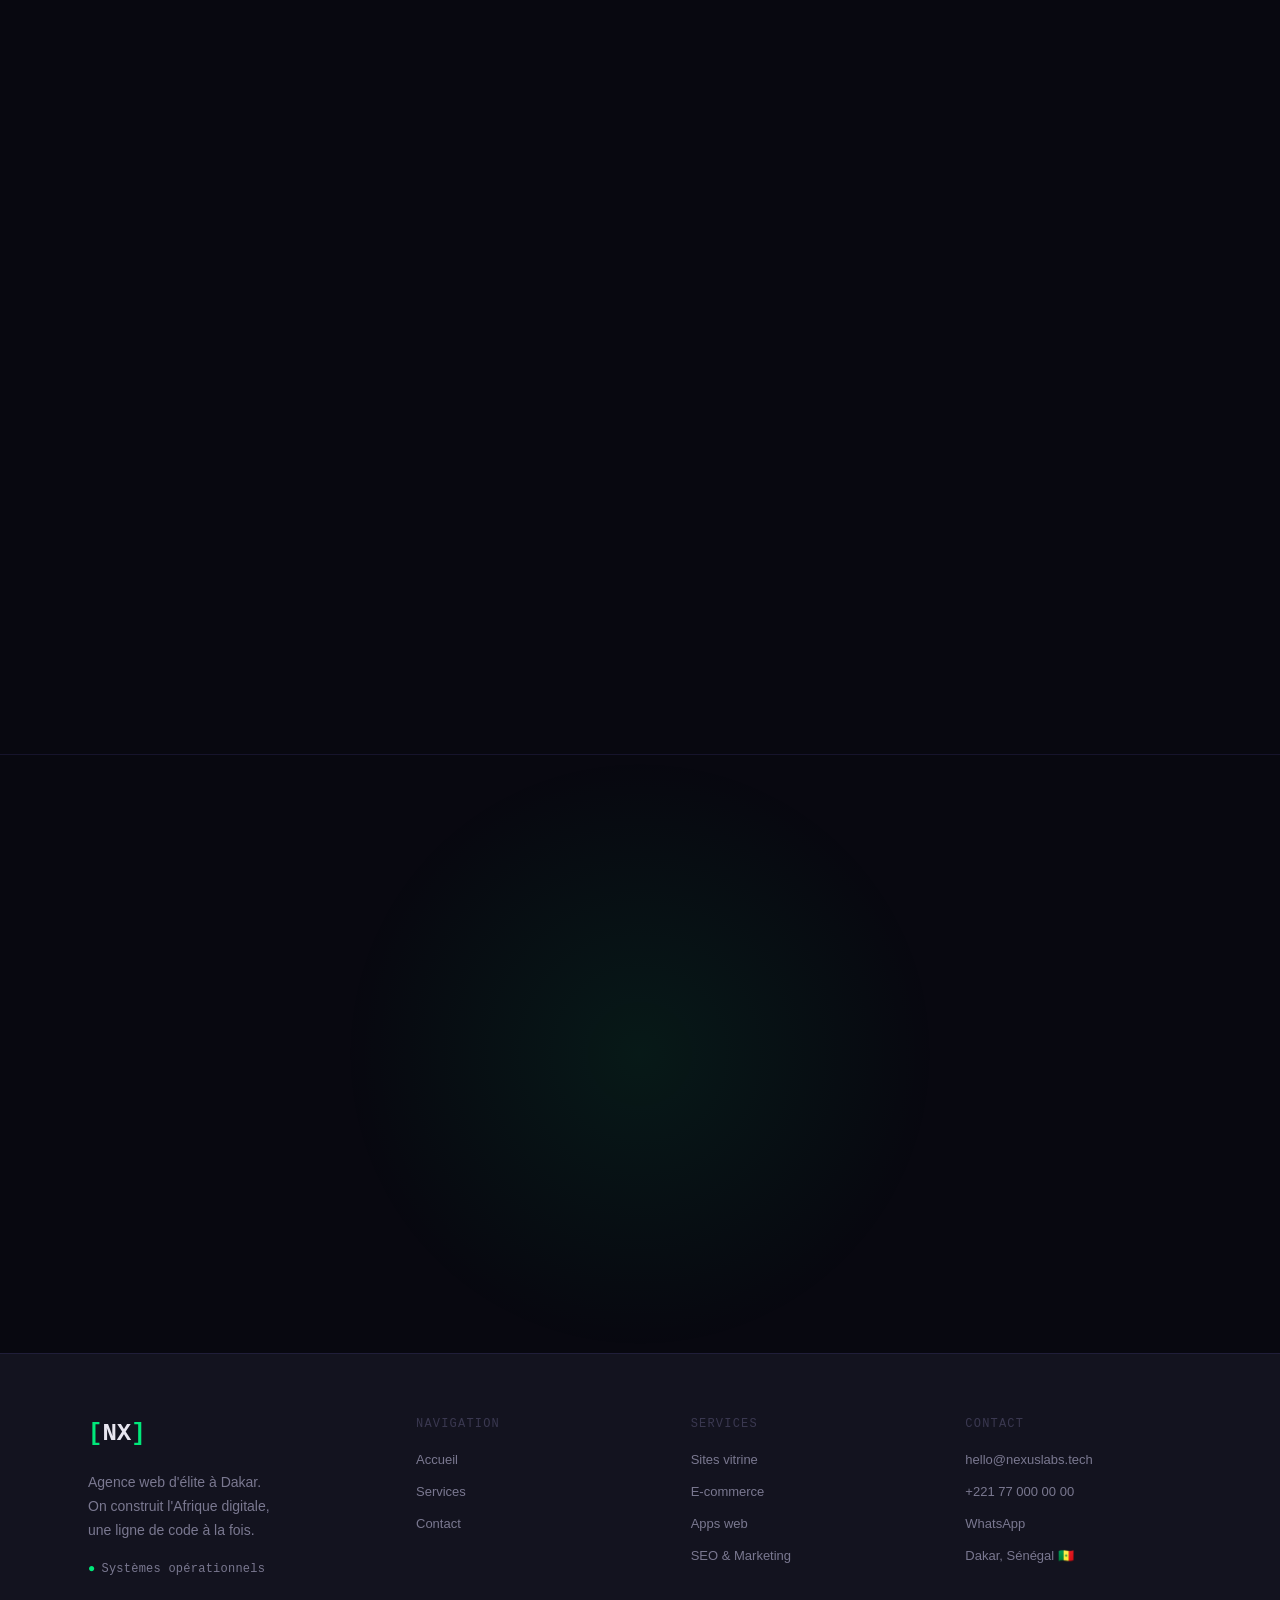
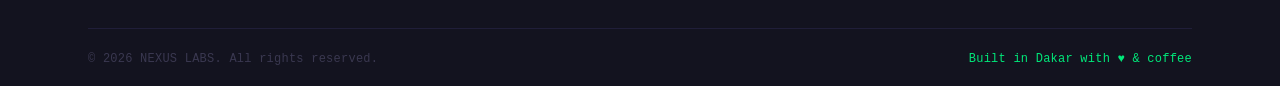
==== commit 4c49e0e4: "new commit" ====
--- a/index.html
+++ b/index.html
@@ -3,8 +3,7 @@
 <head>
   <meta charset="UTF-8"/>
   <meta name="viewport" content="width=device-width, initial-scale=1.0"/>
-  <title>NEXUS TECH — Agence Web d'Élite · Dakar</title>
-  <link rel="icon" type="image/png" href="assets/img/logo-nt.png"/>
+  <title>NEXUS LABS — Agence Web d'Élite · Dakar</title>
   <link rel="stylesheet" href="style.css"/>
   <link href="https://fonts.googleapis.com/css2?family=JetBrains+Mono:wght@300;400;500;700&family=Clash+Display:wght@400;500;600;700&family=Cabinet+Grotesk:wght@300;400;500;700;800&display=swap" rel="stylesheet"/>
   <!-- Fallback for Clash Display -->
@@ -25,7 +24,7 @@
 <!-- NAV -->
 <nav class="nav" id="nav">
   <a href="index.html" class="nav-logo">
-    <span class="logo-bracket">[</span>NT<span class="logo-bracket">]</span>
+    <span class="logo-bracket">[</span>NX<span class="logo-bracket">]</span>
   </a>
   <div class="nav-center">
     <a href="index.html" class="nav-link active" data-text="Accueil">Accueil</a>
@@ -385,10 +384,11 @@
       <div class="tech-item">Node.js</div>
       <div class="tech-item">TypeScript</div>
       <div class="tech-item">PostgreSQL</div>
+      <div class="tech-item">Docker</div>
       <div class="tech-item">WordPress</div>
       <div class="tech-item">WooCommerce</div>
       <div class="tech-item">Figma</div>
-      <div class="tech-item">Flutter</div>
+      <div class="tech-item">AWS</div>
       <div class="tech-item">Vercel</div>
       <div class="tech-item">Git/CI-CD</div>
     </div>
@@ -453,7 +453,7 @@
       </div>
     </div>
     <div class="footer-bottom">
-      <span class="mono-sm">© 2026 NEXUS TECH. All rights reserved.</span>
+      <span class="mono-sm">© 2026 NEXUS LABS. All rights reserved.</span>
       <span class="mono-sm c-green">Built in Dakar with ♥ &amp; coffee</span>
     </div>
   </div>
--- a/style.css
+++ b/style.css
@@ -0,0 +1,1260 @@
+/* =====================================================
+   NEXUS LABS — style.css
+   Aesthetic: Cyber-noir · Dev Studio Elite · Dakar
+   Fonts: Clash Display + Cabinet Grotesk + JetBrains Mono
+   ===================================================== */
+
+:root {
+  --bg:       #080810;
+  --bg2:      #0d0d18;
+  --bg3:      #111120;
+  --surface:  #13131f;
+  --surface2: #1a1a2a;
+  --surface3: #20202e;
+  --green:    #00e87a;
+  --green2:   #00ff88;
+  --cyan:     #00cfff;
+  --violet:   #7c6af7;
+  --violet2:  #a594ff;
+  --yellow:   #ffd166;
+  --red:      #ff4e6a;
+  --text:     #e8e6f0;
+  --text2:    #7a7890;
+  --text3:    #3a3850;
+  --border:   rgba(124,106,247,0.12);
+  --border2:  rgba(124,106,247,0.25);
+  --glow-g:   rgba(0,232,122,0.15);
+  --glow-v:   rgba(124,106,247,0.15);
+  --glow-c:   rgba(0,207,255,0.15);
+}
+
+*, *::before, *::after { box-sizing: border-box; margin: 0; padding: 0; }
+html { scroll-behavior: smooth; }
+
+body {
+  background: var(--bg);
+  color: var(--text);
+  font-family: 'Cabinet Grotesk', 'DM Sans', sans-serif;
+  font-size: 16px;
+  line-height: 1.7;
+  overflow-x: hidden;
+  cursor: none;
+}
+
+@media (max-width: 768px) { body { cursor: auto; } }
+
+a { color: inherit; text-decoration: none; }
+img { max-width: 100%; }
+pre { font-family: 'JetBrains Mono', monospace; }
+
+/* TYPOGRAPHY */
+h1, h2, h3, h4 {
+  font-family: 'Clash Display', 'Cabinet Grotesk', sans-serif;
+  line-height: 1.1;
+  color: var(--text);
+}
+h1 { font-size: clamp(2.6rem, 6vw, 5rem); font-weight: 700; letter-spacing: -2px; }
+h2 { font-size: clamp(2rem, 4vw, 3.2rem); font-weight: 600; letter-spacing: -1px; }
+h3 { font-size: 1.4rem; font-weight: 600; }
+h4 { font-size: 1.1rem; font-weight: 600; }
+em { font-style: normal; color: var(--green); }
+
+.mono-sm { font-family: 'JetBrains Mono', monospace; font-size: 12px; letter-spacing: 0.02em; }
+.c-green  { color: var(--green); }
+.c-cyan   { color: var(--cyan); }
+.c-violet { color: var(--violet); }
+.c-yellow { color: var(--yellow); }
+.c-text2  { color: var(--text2); }
+
+/* ============ CUSTOM CURSOR ============ */
+.cursor {
+  width: 8px; height: 8px;
+  background: var(--green);
+  border-radius: 50%;
+  position: fixed;
+  pointer-events: none;
+  z-index: 9999;
+  transform: translate(-50%, -50%);
+  transition: transform 0.1s, background 0.2s, width 0.2s, height 0.2s;
+  mix-blend-mode: screen;
+}
+.cursor-follower {
+  width: 32px; height: 32px;
+  border: 1px solid rgba(0,232,122,0.4);
+  border-radius: 50%;
+  position: fixed;
+  pointer-events: none;
+  z-index: 9998;
+  transform: translate(-50%, -50%);
+  transition: transform 0.15s ease-out, border-color 0.2s;
+}
+body:has(a:hover) .cursor { background: var(--cyan); width: 12px; height: 12px; }
+body:has(a:hover) .cursor-follower { border-color: rgba(0,207,255,0.5); width: 44px; height: 44px; }
+body:has(.btn:hover) .cursor { background: var(--violet); }
+
+/* ============ CANVAS ============ */
+#bgCanvas {
+  position: fixed;
+  inset: 0;
+  z-index: 0;
+  pointer-events: none;
+  opacity: 0.6;
+}
+
+/* ============ NOISE ============ */
+.noise {
+  position: fixed;
+  inset: 0;
+  z-index: 1;
+  pointer-events: none;
+  opacity: 0.025;
+  background-image: url("data:image/svg+xml,%3Csvg viewBox='0 0 256 256' xmlns='http://www.w3.org/2000/svg'%3E%3Cfilter id='n'%3E%3CfeTurbulence type='fractalNoise' baseFrequency='0.9' numOctaves='4' stitchTiles='stitch'/%3E%3C/filter%3E%3Crect width='100%25' height='100%25' filter='url(%23n)'/%3E%3C/svg%3E");
+}
+
+/* ============ CONTAINER ============ */
+.container {
+  max-width: 1160px;
+  margin: 0 auto;
+  padding: 0 28px;
+  position: relative;
+  z-index: 2;
+}
+
+/* ============ NAV ============ */
+.nav {
+  position: fixed;
+  top: 0; left: 0; right: 0;
+  z-index: 200;
+  display: flex;
+  align-items: center;
+  height: 72px;
+  padding: 0 40px;
+  background: rgba(8,8,16,0);
+  border-bottom: 1px solid transparent;
+  transition: all 0.4s ease;
+}
+
+.nav.scrolled {
+  background: rgba(8,8,16,0.92);
+  border-bottom-color: var(--border);
+  backdrop-filter: blur(20px);
+}
+
+.nav-logo {
+  font-family: 'JetBrains Mono', monospace;
+  font-size: 1.4rem;
+  font-weight: 700;
+  color: var(--text);
+  letter-spacing: -1px;
+  margin-right: auto;
+}
+.logo-bracket { color: var(--green); }
+
+.nav-center {
+  position: absolute;
+  left: 50%;
+  transform: translateX(-50%);
+  display: flex;
+  gap: 40px;
+}
+
+.nav-link {
+  font-size: 13px;
+  font-weight: 500;
+  color: var(--text2);
+  position: relative;
+  transition: color 0.2s;
+  font-family: 'JetBrains Mono', monospace;
+}
+.nav-link::after {
+  content: '';
+  position: absolute;
+  bottom: -4px; left: 0;
+  width: 0; height: 1px;
+  background: var(--green);
+  transition: width 0.25s;
+}
+.nav-link:hover, .nav-link.active { color: var(--text); }
+.nav-link.active::after, .nav-link:hover::after { width: 100%; }
+
+.nav-cta {
+  display: flex;
+  align-items: center;
+  gap: 8px;
+  font-size: 13px;
+  font-weight: 500;
+  font-family: 'JetBrains Mono', monospace;
+  color: var(--green);
+  border: 1px solid rgba(0,232,122,0.3);
+  padding: 8px 18px;
+  border-radius: 6px;
+  transition: all 0.2s;
+  background: rgba(0,232,122,0.05);
+}
+.nav-cta:hover {
+  background: rgba(0,232,122,0.12);
+  border-color: var(--green);
+  box-shadow: 0 0 20px rgba(0,232,122,0.15);
+}
+.cta-dot {
+  width: 6px; height: 6px;
+  background: var(--green);
+  border-radius: 50%;
+  animation: pulse-dot 2s ease-in-out infinite;
+}
+@keyframes pulse-dot {
+  0%, 100% { opacity: 1; box-shadow: 0 0 4px var(--green); }
+  50% { opacity: 0.5; box-shadow: none; }
+}
+
+.burger {
+  display: none;
+  background: none;
+  border: 1px solid var(--border2);
+  border-radius: 6px;
+  padding: 8px;
+  cursor: none;
+  margin-left: 16px;
+}
+.burger-lines { display: flex; flex-direction: column; gap: 4px; }
+.burger span { display: block; width: 18px; height: 1.5px; background: var(--text); transition: transform 0.25s, opacity 0.25s; }
+.burger.open span:nth-child(1) { transform: translateY(5.5px) rotate(45deg); }
+.burger.open span:nth-child(2) { opacity: 0; }
+.burger.open span:nth-child(3) { transform: translateY(-5.5px) rotate(-45deg); }
+
+/* MOBILE MENU */
+.mobile-menu {
+  position: fixed;
+  top: 72px; left: 0; right: 0; bottom: 0;
+  background: var(--bg2);
+  z-index: 190;
+  transform: translateX(100%);
+  transition: transform 0.35s cubic-bezier(0.4,0,0.2,1);
+  border-top: 1px solid var(--border);
+}
+.mobile-menu.open { transform: translateX(0); }
+.mobile-menu-inner {
+  padding: 32px 28px;
+  display: flex;
+  flex-direction: column;
+  gap: 4px;
+  height: 100%;
+}
+.mob-link {
+  display: flex;
+  align-items: center;
+  gap: 16px;
+  padding: 16px 0;
+  font-size: 1.6rem;
+  font-family: 'Clash Display', sans-serif;
+  font-weight: 600;
+  color: var(--text2);
+  border-bottom: 1px solid var(--border);
+  transition: color 0.2s;
+}
+.mob-link:hover { color: var(--text); }
+.mob-num { font-family: 'JetBrains Mono', monospace; font-size: 13px; color: var(--green); }
+.mob-cta {
+  display: inline-block;
+  margin-top: 24px;
+  color: var(--green);
+  font-size: 1rem;
+  font-weight: 600;
+  font-family: 'JetBrains Mono', monospace;
+}
+.mob-footer {
+  margin-top: auto;
+  padding-top: 24px;
+  color: var(--text2);
+  display: flex;
+  flex-direction: column;
+  gap: 6px;
+}
+
+/* ============ HERO ============ */
+.hero {
+  position: relative;
+  min-height: 100vh;
+  display: flex;
+  flex-direction: column;
+  justify-content: center;
+  padding: 100px 28px 60px;
+  overflow: hidden;
+  z-index: 2;
+}
+
+.hero-code-bg {
+  position: absolute;
+  inset: 0;
+  overflow: hidden;
+  pointer-events: none;
+  opacity: 0.04;
+  font-family: 'JetBrains Mono', monospace;
+  font-size: 12px;
+  color: var(--green);
+  line-height: 1.8;
+  white-space: pre;
+  padding: 80px 20px;
+  background: none;
+}
+
+.hero-content {
+  max-width: 760px;
+  position: relative;
+  z-index: 3;
+}
+
+.hero-tag {
+  display: inline-flex;
+  align-items: center;
+  gap: 10px;
+  background: var(--surface);
+  border: 1px solid var(--border2);
+  border-radius: 100px;
+  padding: 7px 16px 7px 12px;
+  margin-bottom: 32px;
+}
+.tag-dot { width: 7px; height: 7px; background: var(--green); border-radius: 50%; box-shadow: 0 0 8px var(--green); }
+.tag-status { font-family: 'JetBrains Mono', monospace; font-size: 11px; color: var(--green); margin-left: 4px; }
+
+/* GLITCH */
+.glitch-wrapper { margin-bottom: 24px; }
+
+.hero-title {
+  font-size: clamp(3rem, 7vw, 5.5rem);
+  font-weight: 700;
+  line-height: 1.06;
+  letter-spacing: -2.5px;
+  position: relative;
+  display: block;
+}
+
+.accent-line {
+  -webkit-text-stroke: 1.5px var(--green);
+  color: transparent;
+  transition: color 0.3s;
+}
+.accent-line:hover {
+  color: var(--green);
+  -webkit-text-stroke: 0px;
+}
+
+.hero-title[data-text]:hover::before,
+.hero-title[data-text]:hover::after {
+  content: attr(data-text);
+  position: absolute;
+  top: 0; left: 0;
+  width: 100%; height: 100%;
+}
+.hero-title:hover::before {
+  color: var(--cyan);
+  animation: glitch1 0.3s infinite;
+  clip-path: polygon(0 0, 100% 0, 100% 45%, 0 45%);
+}
+.hero-title:hover::after {
+  color: var(--violet);
+  animation: glitch2 0.3s infinite;
+  clip-path: polygon(0 55%, 100% 55%, 100% 100%, 0 100%);
+}
+
+@keyframes glitch1 {
+  0% { transform: translate(0); }
+  25% { transform: translate(-3px, 1px); }
+  50% { transform: translate(2px, -1px); }
+  75% { transform: translate(-1px, 2px); }
+  100% { transform: translate(0); }
+}
+@keyframes glitch2 {
+  0% { transform: translate(0); }
+  25% { transform: translate(3px, -1px); }
+  50% { transform: translate(-2px, 1px); }
+  75% { transform: translate(1px, -2px); }
+  100% { transform: translate(0); }
+}
+
+.hero-sub {
+  font-size: 1.1rem;
+  color: var(--text2);
+  font-weight: 300;
+  margin-bottom: 40px;
+  line-height: 1.8;
+}
+
+.typed-text {
+  color: var(--green);
+  font-size: 13px;
+}
+
+.hero-actions {
+  display: flex;
+  gap: 14px;
+  flex-wrap: wrap;
+  margin-bottom: 60px;
+}
+
+/* TERMINAL */
+.hero-terminal {
+  position: absolute;
+  right: 40px;
+  top: 50%;
+  transform: translateY(-50%);
+  width: 380px;
+  z-index: 3;
+}
+
+.terminal {
+  background: var(--surface);
+  border: 1px solid var(--border2);
+  border-radius: 12px;
+  overflow: hidden;
+  box-shadow: 0 24px 80px rgba(0,0,0,0.6), 0 0 40px rgba(0,232,122,0.06);
+}
+
+.term-bar {
+  background: var(--surface2);
+  border-bottom: 1px solid var(--border);
+  padding: 12px 16px;
+  display: flex;
+  align-items: center;
+  gap: 8px;
+}
+.term-dot { width: 10px; height: 10px; border-radius: 50%; }
+.term-dot.red { background: #ff5f57; }
+.term-dot.yellow { background: #febc2e; }
+.term-dot.green { background: #28c840; }
+.term-title { margin-left: 8px; color: var(--text2); }
+
+.term-body { padding: 16px 18px; display: flex; flex-direction: column; gap: 8px; }
+.term-line { font-family: 'JetBrains Mono', monospace; font-size: 12px; display: flex; gap: 8px; align-items: center; }
+.term-prompt { color: var(--green); flex-shrink: 0; }
+.term-cmd { color: var(--text); }
+.term-line.out { padding-left: 16px; }
+.c-yellow { color: var(--yellow); }
+.term-blink { animation: blink 1s step-end infinite; }
+@keyframes blink { 0%,100%{opacity:1} 50%{opacity:0} }
+.blink-line { animation: fadeIn 0.5s ease 2s both; }
+@keyframes fadeIn { from{opacity:0;transform:translateY(4px)} to{opacity:1;transform:none} }
+
+/* HERO METRICS */
+.hero-metrics {
+  display: flex;
+  align-items: center;
+  gap: 28px;
+  flex-wrap: wrap;
+}
+
+.metric-pill { display: flex; flex-direction: column; }
+.mpill-n { font-family: 'Clash Display', sans-serif; font-size: 1.8rem; font-weight: 700; line-height: 1; }
+.mpill-l { font-size: 11px; color: var(--text2); margin-top: 4px; text-transform: uppercase; letter-spacing: 0.08em; font-family: 'JetBrains Mono', monospace; }
+.metric-sep { font-size: 1.5rem; color: var(--text3); }
+
+/* SCROLL HINT */
+.scroll-hint {
+  position: absolute;
+  bottom: 32px;
+  left: 28px;
+  display: flex;
+  align-items: center;
+  gap: 12px;
+  color: var(--text2);
+  font-size: 11px;
+  font-family: 'JetBrains Mono', monospace;
+  letter-spacing: 0.1em;
+}
+.scroll-line {
+  width: 40px; height: 1px;
+  background: linear-gradient(90deg, var(--green), transparent);
+  animation: scroll-pulse 2s ease-in-out infinite;
+}
+@keyframes scroll-pulse {
+  0%, 100% { width: 40px; opacity: 1; }
+  50% { width: 60px; opacity: 0.5; }
+}
+
+/* ============ MARQUEE ============ */
+.marquee-wrap {
+  overflow: hidden;
+  border-top: 1px solid var(--border);
+  border-bottom: 1px solid var(--border);
+  background: var(--surface);
+  padding: 14px 0;
+  position: relative;
+  z-index: 2;
+}
+.marquee-track {
+  display: flex;
+  gap: 40px;
+  width: max-content;
+  animation: marquee 30s linear infinite;
+  font-family: 'JetBrains Mono', monospace;
+  font-size: 12px;
+  text-transform: uppercase;
+  letter-spacing: 0.1em;
+  color: var(--text2);
+  align-items: center;
+}
+.marquee-track .sep { color: var(--green); font-size: 8px; }
+@keyframes marquee { 0%{transform:translateX(0)} 100%{transform:translateX(-50%)} }
+.marquee-wrap:hover .marquee-track { animation-play-state: paused; }
+
+/* ============ SECTIONS ============ */
+.section { padding: 100px 0; position: relative; z-index: 2; }
+
+.section-head { margin-bottom: 60px; }
+.section-head.center { text-align: center; }
+
+.section-label {
+  display: inline-flex;
+  align-items: center;
+  gap: 10px;
+  margin-bottom: 16px;
+  font-size: 13px;
+  color: var(--text2);
+}
+
+.section-title {
+  font-size: clamp(2rem, 4vw, 3.2rem);
+  font-weight: 600;
+  letter-spacing: -1px;
+}
+
+/* ============ SERVICE CARDS ============ */
+.srv-grid {
+  display: grid;
+  grid-template-columns: repeat(2, 1fr);
+  gap: 1px;
+  background: var(--border);
+  border: 1px solid var(--border);
+  border-radius: 16px;
+  overflow: hidden;
+}
+
+.srv-card {
+  background: var(--surface);
+  padding: 40px 36px;
+  position: relative;
+  transition: background 0.3s;
+  overflow: hidden;
+}
+.srv-card::before {
+  content: attr(data-index);
+  position: absolute;
+  top: -10px; right: 20px;
+  font-family: 'Clash Display', sans-serif;
+  font-size: 8rem;
+  font-weight: 800;
+  color: rgba(124,106,247,0.04);
+  line-height: 1;
+  pointer-events: none;
+  transition: color 0.3s;
+}
+.srv-card:hover { background: var(--surface2); }
+.srv-card:hover::before { color: rgba(124,106,247,0.08); }
+
+.srv-top {
+  display: flex;
+  justify-content: space-between;
+  align-items: flex-start;
+  margin-bottom: 20px;
+}
+.srv-icon { width: 48px; height: 48px; color: var(--green); }
+.srv-icon svg { width: 100%; height: 100%; }
+.srv-num { color: var(--text3); }
+
+.srv-card h3 { font-size: 1.25rem; margin-bottom: 12px; }
+.srv-card p { font-size: 14px; color: var(--text2); line-height: 1.7; margin-bottom: 20px; }
+
+.srv-tags { display: flex; gap: 6px; flex-wrap: wrap; margin-bottom: 20px; }
+.srv-tags span {
+  font-family: 'JetBrains Mono', monospace;
+  font-size: 10px;
+  padding: 4px 10px;
+  border: 1px solid var(--border2);
+  border-radius: 4px;
+  color: var(--text2);
+  background: var(--surface2);
+}
+
+.srv-link {
+  font-family: 'JetBrains Mono', monospace;
+  font-size: 12px;
+  color: var(--green);
+  display: inline-flex;
+  gap: 4px;
+  transition: gap 0.2s;
+}
+.srv-link:hover { gap: 8px; }
+
+/* ============ STATS BAND ============ */
+.stats-band {
+  background: var(--surface);
+  border-top: 1px solid var(--border);
+  border-bottom: 1px solid var(--border);
+  padding: 60px 0;
+  position: relative;
+  z-index: 2;
+}
+.stats-row {
+  display: flex;
+  align-items: center;
+  justify-content: space-between;
+  flex-wrap: wrap;
+  gap: 32px;
+}
+.stat-block { text-align: center; }
+.stat-num {
+  font-family: 'Clash Display', sans-serif;
+  font-size: clamp(2.5rem, 5vw, 4rem);
+  font-weight: 700;
+  color: var(--green);
+  line-height: 1;
+  letter-spacing: -2px;
+}
+.stat-lbl { font-size: 13px; color: var(--text2); margin-top: 6px; }
+.stat-divider { width: 1px; height: 50px; background: var(--border2); }
+
+/* ============ PROCESS ============ */
+.process { background: var(--bg2); }
+
+.process-timeline {
+  display: grid;
+  grid-template-columns: repeat(4, 1fr);
+  gap: 0;
+  position: relative;
+}
+
+.process-line {
+  position: absolute;
+  top: 24px;
+  left: 8%;
+  right: 8%;
+  height: 1px;
+  background: linear-gradient(90deg, var(--green), var(--cyan), var(--violet), var(--yellow));
+  opacity: 0.3;
+  z-index: 0;
+}
+
+.proc-step {
+  display: flex;
+  flex-direction: column;
+  align-items: center;
+  position: relative;
+  z-index: 1;
+  padding: 0 12px;
+}
+
+.proc-num {
+  width: 48px; height: 48px;
+  border: 1px solid var(--border2);
+  border-radius: 50%;
+  background: var(--bg);
+  display: flex;
+  align-items: center;
+  justify-content: center;
+  font-family: 'JetBrains Mono', monospace;
+  font-size: 13px;
+  color: var(--green);
+  margin-bottom: 24px;
+  flex-shrink: 0;
+  box-shadow: 0 0 20px rgba(0,232,122,0.1);
+}
+
+.proc-card {
+  background: var(--surface);
+  border: 1px solid var(--border);
+  border-radius: 12px;
+  padding: 24px 20px;
+  width: 100%;
+  text-align: center;
+  transition: border-color 0.3s, box-shadow 0.3s;
+}
+.proc-card:hover {
+  border-color: var(--border2);
+  box-shadow: 0 8px 40px rgba(0,0,0,0.4);
+}
+
+.proc-tag {
+  color: var(--text3);
+  display: block;
+  margin-bottom: 8px;
+}
+
+.proc-card h4 { font-size: 1rem; margin-bottom: 10px; }
+.proc-card p { font-size: 13px; color: var(--text2); line-height: 1.6; }
+
+/* ============ TESTIMONIALS ============ */
+.testi-grid {
+  display: grid;
+  grid-template-columns: repeat(3, 1fr);
+  gap: 20px;
+}
+
+.testi-card {
+  background: var(--surface);
+  border: 1px solid var(--border);
+  border-radius: 16px;
+  padding: 32px;
+  position: relative;
+  transition: border-color 0.3s, transform 0.3s;
+}
+.testi-card:hover {
+  border-color: var(--border2);
+  transform: translateY(-4px);
+}
+
+.testi-quote {
+  font-size: 5rem;
+  font-family: 'Clash Display', sans-serif;
+  color: var(--green);
+  opacity: 0.15;
+  line-height: 0.6;
+  margin-bottom: 16px;
+}
+
+.testi-card p {
+  font-size: 14px;
+  color: var(--text2);
+  line-height: 1.8;
+  margin-bottom: 24px;
+  font-style: italic;
+}
+
+.testi-meta {
+  display: flex;
+  align-items: center;
+  gap: 12px;
+}
+.testi-av {
+  width: 40px; height: 40px;
+  border-radius: 50%;
+  background: color-mix(in srgb, var(--av-color) 15%, transparent);
+  border: 1px solid color-mix(in srgb, var(--av-color) 40%, transparent);
+  display: flex;
+  align-items: center;
+  justify-content: center;
+  font-size: 12px;
+  font-weight: 700;
+  color: var(--av-color);
+  flex-shrink: 0;
+}
+.testi-meta strong { display: block; font-size: 13px; }
+.testi-meta span { font-size: 11px; color: var(--text2); font-family: 'JetBrains Mono', monospace; }
+.stars { margin-left: auto; color: var(--yellow); font-size: 11px; letter-spacing: 1px; }
+
+/* ============ TECH SECTION ============ */
+.tech-grid {
+  display: flex;
+  flex-wrap: wrap;
+  gap: 10px;
+  justify-content: center;
+}
+
+.tech-item {
+  font-family: 'JetBrains Mono', monospace;
+  font-size: 13px;
+  padding: 10px 20px;
+  border: 1px solid var(--border);
+  border-radius: 6px;
+  color: var(--text2);
+  background: var(--surface);
+  transition: all 0.2s;
+  cursor: default;
+}
+.tech-item:hover {
+  border-color: var(--green);
+  color: var(--green);
+  background: rgba(0,232,122,0.05);
+  box-shadow: 0 0 14px rgba(0,232,122,0.1);
+}
+
+/* ============ BUTTONS ============ */
+.btn {
+  display: inline-flex;
+  align-items: center;
+  gap: 10px;
+  font-family: 'Cabinet Grotesk', sans-serif;
+  font-size: 14px;
+  font-weight: 600;
+  padding: 13px 26px;
+  border-radius: 8px;
+  border: 1px solid transparent;
+  cursor: none;
+  transition: all 0.2s;
+  white-space: nowrap;
+}
+.btn svg { width: 18px; height: 18px; }
+@media(max-width:768px) { .btn { cursor: pointer; } }
+
+.btn-primary {
+  background: var(--green);
+  color: var(--bg);
+  border-color: var(--green);
+  font-weight: 700;
+}
+.btn-primary:hover {
+  background: var(--green2);
+  transform: translateY(-2px);
+  box-shadow: 0 8px 30px rgba(0,232,122,0.3);
+}
+
+.btn-outline {
+  background: transparent;
+  color: var(--text);
+  border-color: var(--border2);
+}
+.btn-outline:hover {
+  border-color: var(--green);
+  color: var(--green);
+  background: rgba(0,232,122,0.05);
+  transform: translateY(-2px);
+}
+
+.btn-lg { padding: 16px 32px; font-size: 15px; }
+.btn-full { width: 100%; justify-content: center; }
+
+/* ============ CTA SECTION ============ */
+.cta-section {
+  position: relative;
+  padding: 120px 0;
+  overflow: hidden;
+  z-index: 2;
+  border-top: 1px solid var(--border);
+}
+.cta-glow {
+  position: absolute;
+  width: 600px; height: 600px;
+  background: radial-gradient(circle, rgba(0,232,122,0.08), transparent 70%);
+  top: 50%; left: 50%;
+  transform: translate(-50%, -50%);
+  pointer-events: none;
+}
+.cta-inner {
+  text-align: center;
+  max-width: 640px;
+  margin: 0 auto;
+  position: relative;
+  z-index: 2;
+}
+.cta-tag {
+  display: inline-flex;
+  align-items: center;
+  gap: 8px;
+  color: var(--text2);
+  margin-bottom: 24px;
+}
+.pulsing {
+  width: 8px; height: 8px;
+  background: var(--green);
+  border-radius: 50%;
+  box-shadow: 0 0 0 0 rgba(0,232,122,0.5);
+  animation: pulse-ring 2s ease-in-out infinite;
+}
+@keyframes pulse-ring {
+  0% { box-shadow: 0 0 0 0 rgba(0,232,122,0.5); }
+  70% { box-shadow: 0 0 0 10px rgba(0,232,122,0); }
+  100% { box-shadow: 0 0 0 0 rgba(0,232,122,0); }
+}
+.cta-inner h2 { margin-bottom: 16px; }
+.cta-inner p { color: var(--text2); margin-bottom: 36px; font-size: 1.05rem; }
+.cta-actions { display: flex; gap: 14px; justify-content: center; flex-wrap: wrap; }
+
+/* ============ FOOTER ============ */
+.footer {
+  background: var(--surface);
+  border-top: 1px solid var(--border);
+  padding: 60px 0 0;
+  position: relative;
+  z-index: 2;
+}
+.footer-grid {
+  display: grid;
+  grid-template-columns: 280px repeat(3, 1fr);
+  gap: 48px;
+  padding-bottom: 48px;
+  border-bottom: 1px solid var(--border);
+}
+.footer-brand p { font-size: 14px; color: var(--text2); line-height: 1.7; margin-top: 16px; }
+.foot-logo {
+  font-family: 'JetBrains Mono', monospace;
+  font-size: 1.5rem;
+  font-weight: 700;
+  color: var(--text);
+}
+.foot-badge {
+  display: inline-flex;
+  align-items: center;
+  gap: 6px;
+  margin-top: 16px;
+  color: var(--text2);
+}
+.footer-col { display: flex; flex-direction: column; gap: 10px; }
+.foot-label { color: var(--text3); margin-bottom: 4px; text-transform: uppercase; letter-spacing: 0.1em; }
+.footer-col a, .footer-col span { font-size: 13px; color: var(--text2); transition: color 0.2s; }
+.footer-col a:hover { color: var(--green); }
+.footer-bottom {
+  display: flex;
+  justify-content: space-between;
+  align-items: center;
+  padding: 20px 0;
+  flex-wrap: wrap;
+  gap: 8px;
+  color: var(--text3);
+}
+
+/* ============ PAGE HERO ============ */
+.page-hero {
+  position: relative;
+  padding: 140px 0 72px;
+  z-index: 2;
+  border-bottom: 1px solid var(--border);
+}
+.ph-content { max-width: 700px; }
+.ph-content h1 { margin: 16px 0 0; }
+.ph-sub {
+  font-size: 1.1rem;
+  color: var(--text2);
+  font-weight: 300;
+  margin-top: 20px;
+}
+
+/* ============ SERVICE DETAIL ============ */
+.srv-detail { padding: 60px 0; }
+.srv-detail-header { display: flex; align-items: center; gap: 16px; margin-bottom: 36px; }
+.srv-detail-num { font-size: 13px; }
+.srv-badge {
+  display: inline-block;
+  font-family: 'JetBrains Mono', monospace;
+  font-size: 11px;
+  padding: 5px 14px;
+  border: 1px solid var(--border2);
+  border-radius: 4px;
+  color: var(--green);
+  background: rgba(0,232,122,0.06);
+}
+.srv-badge[style*="--badge-color:var(--cyan)"] { color: var(--cyan); background: rgba(0,207,255,0.06); }
+.srv-badge[style*="--badge-color:var(--violet)"] { color: var(--violet); background: rgba(124,106,247,0.06); }
+.srv-badge[style*="--badge-color:var(--yellow)"] { color: var(--yellow); background: rgba(255,209,102,0.06); }
+
+.srv-detail-body { display: grid; grid-template-columns: 1fr 1fr; gap: 60px; align-items: center; }
+.srv-detail-body.reverse { direction: rtl; }
+.srv-detail-body.reverse > * { direction: ltr; }
+
+.srv-detail-left h2 { margin-bottom: 16px; }
+.srv-detail-left p { font-size: 15px; color: var(--text2); margin-bottom: 28px; line-height: 1.8; }
+
+.srv-features { display: flex; flex-direction: column; gap: 10px; margin-bottom: 32px; }
+.srv-feat {
+  display: flex;
+  align-items: center;
+  gap: 10px;
+  font-size: 14px;
+  color: var(--text2);
+}
+.feat-icon { font-size: 12px; flex-shrink: 0; }
+
+.srv-price-row { display: flex; align-items: center; gap: 20px; flex-wrap: wrap; }
+.price-tag { display: flex; flex-direction: column; }
+.price-tag strong { font-family: 'Clash Display', sans-serif; font-size: 1.5rem; font-weight: 700; color: var(--text); }
+
+/* CODE BLOCK */
+.code-block {
+  background: var(--surface);
+  border: 1px solid var(--border2);
+  border-radius: 12px;
+  overflow: hidden;
+  box-shadow: 0 20px 60px rgba(0,0,0,0.5), 0 0 0 1px rgba(255,255,255,0.02) inset;
+}
+.code-header {
+  background: var(--surface2);
+  border-bottom: 1px solid var(--border);
+  padding: 12px 16px;
+  display: flex;
+  align-items: center;
+  gap: 7px;
+}
+.cb-dot { width: 10px; height: 10px; border-radius: 50%; }
+.cb-dot.red{background:#ff5f57} .cb-dot.yellow{background:#febc2e} .cb-dot.green{background:#28c840}
+.code-header .mono-sm { margin-left: 8px; color: var(--text2); }
+.code-content {
+  padding: 20px 20px;
+  font-family: 'JetBrains Mono', monospace;
+  font-size: 12.5px;
+  line-height: 1.8;
+  color: var(--text);
+  overflow-x: auto;
+}
+.code-content code { color: var(--text); }
+
+.srv-divider {
+  height: 1px;
+  background: linear-gradient(90deg, transparent, var(--border2), transparent);
+}
+
+/* ============ PLANS ============ */
+.plans-section { background: var(--bg2); }
+.plans-grid {
+  display: grid;
+  grid-template-columns: repeat(3, 1fr);
+  gap: 20px;
+  align-items: start;
+}
+.plan-card {
+  background: var(--surface);
+  border: 1px solid var(--border);
+  border-radius: 16px;
+  padding: 36px 28px;
+  position: relative;
+  transition: all 0.3s;
+}
+.plan-card:hover { transform: translateY(-4px); box-shadow: 0 20px 60px rgba(0,0,0,0.4); }
+.plan-hot {
+  border-color: rgba(0,232,122,0.4);
+  background: var(--bg3);
+  transform: translateY(-8px);
+  box-shadow: 0 0 40px rgba(0,232,122,0.08);
+}
+.plan-hot:hover { transform: translateY(-12px); }
+.plan-badge-top {
+  position: absolute;
+  top: -14px;
+  left: 50%;
+  transform: translateX(-50%);
+  background: var(--green);
+  color: var(--bg);
+  padding: 4px 16px;
+  border-radius: 100px;
+  white-space: nowrap;
+  font-weight: 700;
+}
+.plan-tier { color: var(--text2); text-transform: uppercase; letter-spacing: 0.1em; margin-bottom: 12px; }
+.plan-amount {
+  font-family: 'Clash Display', sans-serif;
+  font-size: 1.8rem;
+  font-weight: 700;
+  margin-bottom: 6px;
+  letter-spacing: -0.5px;
+}
+.plan-amount span { font-size: 1rem; font-weight: 400; color: var(--text2); }
+.plan-desc { font-size: 13px; color: var(--text2); margin-bottom: 24px; padding-bottom: 24px; border-bottom: 1px solid var(--border); line-height: 1.5; }
+.plan-list { list-style: none; display: flex; flex-direction: column; gap: 9px; margin-bottom: 28px; }
+.plan-list li { font-size: 13px; color: var(--text2); }
+.plan-list li.ok { color: var(--text); }
+.plan-list li.ok::before { content: '✓ '; color: var(--green); }
+.plan-list li.no { color: var(--text3); }
+.plan-list li.no::before { content: '✗ '; color: var(--text3); }
+
+/* ============ CONTACT ============ */
+.contact-layout {
+  display: grid;
+  grid-template-columns: 1fr 360px;
+  gap: 60px;
+  align-items: start;
+}
+
+.contact-form-box {
+  background: var(--surface);
+  border: 1px solid var(--border);
+  border-radius: 16px;
+  padding: 40px;
+}
+.form-header { margin-bottom: 32px; }
+.form-header h3 { margin-top: 8px; }
+.contact-form { display: flex; flex-direction: column; gap: 16px; }
+.field-row { display: grid; grid-template-columns: 1fr 1fr; gap: 16px; }
+.field-group { display: flex; flex-direction: column; gap: 8px; }
+.field-label { display: flex; gap: 4px; align-items: center; }
+.req { font-family: 'JetBrains Mono', monospace; font-size: 14px; }
+
+.field-group input,
+.field-group select,
+.field-group textarea {
+  background: var(--bg);
+  border: 1px solid var(--border2);
+  border-radius: 8px;
+  color: var(--text);
+  font-family: 'Cabinet Grotesk', sans-serif;
+  font-size: 14px;
+  padding: 13px 16px;
+  outline: none;
+  transition: border-color 0.2s, box-shadow 0.2s;
+  -webkit-appearance: none;
+  appearance: none;
+}
+.field-group select {
+  background-image: url("data:image/svg+xml,%3Csvg viewBox='0 0 10 6' xmlns='http://www.w3.org/2000/svg'%3E%3Cpath d='M1 1l4 4 4-4' stroke='%237a7890' stroke-width='1.5' fill='none' stroke-linecap='round'/%3E%3C/svg%3E");
+  background-repeat: no-repeat;
+  background-position: right 14px center;
+  background-size: 10px;
+  cursor: pointer;
+}
+.field-group select option { background: var(--bg2); }
+.field-group textarea { resize: vertical; min-height: 120px; }
+.field-group input:focus,
+.field-group select:focus,
+.field-group textarea:focus {
+  border-color: var(--green);
+  box-shadow: 0 0 0 3px rgba(0,232,122,0.08);
+}
+.field-group input::placeholder,
+.field-group textarea::placeholder { color: var(--text3); }
+
+.form-success {
+  display: none;
+  text-align: center;
+  padding: 60px 24px;
+}
+.success-ring { width: 80px; height: 80px; margin: 0 auto 24px; }
+.form-success h3 { font-size: 1.5rem; margin-bottom: 10px; }
+.form-success p { color: var(--text2); }
+
+.contact-sidebar { display: flex; flex-direction: column; gap: 14px; padding-top: 8px; }
+
+.contact-info-block {
+  display: flex;
+  gap: 14px;
+  padding: 20px;
+  background: var(--surface);
+  border: 1px solid var(--border);
+  border-radius: 12px;
+}
+.cib-icon { width: 36px; height: 36px; color: var(--green); flex-shrink: 0; margin-top: 2px; }
+.cib-icon svg { width: 100%; height: 100%; }
+.contact-info-block strong { display: block; font-size: 14px; margin-bottom: 4px; }
+.contact-info-block p { font-size: 13px; color: var(--text2); line-height: 1.6; }
+
+.contact-channels { display: flex; flex-direction: column; gap: 8px; }
+.channel-btn {
+  display: flex;
+  align-items: center;
+  gap: 12px;
+  padding: 14px 16px;
+  background: var(--surface);
+  border: 1px solid var(--border);
+  border-radius: 10px;
+  transition: all 0.2s;
+}
+.channel-btn:hover {
+  border-color: var(--green);
+  background: rgba(0,232,122,0.04);
+}
+.channel-icon { width: 34px; height: 34px; background: var(--surface2); border-radius: 8px; display: flex; align-items: center; justify-content: center; color: var(--green); flex-shrink: 0; }
+.channel-icon svg { width: 18px; height: 18px; }
+.channel-btn strong { display: block; font-size: 13px; }
+.channel-btn span.mono-sm { color: var(--text2); font-size: 11px; }
+.channel-arrow { margin-left: auto; color: var(--text2); font-size: 13px; transition: transform 0.2s; }
+.channel-btn:hover .channel-arrow { transform: translateX(4px); color: var(--green); }
+
+.availability-card {
+  background: var(--surface);
+  border: 1px solid var(--border);
+  border-radius: 12px;
+  overflow: hidden;
+}
+.avail-header { padding: 12px 16px; background: var(--surface2); border-bottom: 1px solid var(--border); display: flex; align-items: center; gap: 8px; }
+.avail-body { padding: 12px 16px; display: flex; flex-direction: column; gap: 8px; }
+.avail-row { display: flex; justify-content: space-between; font-size: 13px; color: var(--text2); }
+.avail-note { padding: 10px 16px; border-top: 1px solid var(--border); color: var(--text2); font-size: 11px; }
+
+.location-card {
+  background: var(--surface);
+  border: 1px solid var(--border);
+  border-radius: 12px;
+  padding: 16px;
+}
+.loc-header { margin-bottom: 10px; }
+.loc-body { display: flex; align-items: center; gap: 8px; font-size: 14px; color: var(--text); }
+
+/* ============ FAQ ============ */
+.faq-section { background: var(--bg2); }
+.faq-grid { display: grid; grid-template-columns: repeat(2, 1fr); gap: 0 40px; max-width: 960px; margin: 0 auto; }
+.faq-item { border-bottom: 1px solid var(--border); }
+.faq-q {
+  width: 100%;
+  display: flex;
+  justify-content: space-between;
+  align-items: center;
+  padding: 22px 0;
+  background: none;
+  border: none;
+  color: var(--text);
+  font-family: 'Cabinet Grotesk', sans-serif;
+  font-size: 15px;
+  font-weight: 600;
+  cursor: none;
+  text-align: left;
+  gap: 16px;
+  transition: color 0.2s;
+}
+@media(max-width:768px){.faq-q{cursor:pointer;}}
+.faq-q:hover { color: var(--green); }
+.faq-ico {
+  font-size: 1.4rem;
+  color: var(--green);
+  flex-shrink: 0;
+  transition: transform 0.25s;
+  font-weight: 300;
+  font-family: 'JetBrains Mono', monospace;
+}
+.faq-item.open .faq-ico { transform: rotate(45deg); }
+.faq-ans { max-height: 0; overflow: hidden; transition: max-height 0.3s ease; }
+.faq-item.open .faq-ans { max-height: 200px; padding-bottom: 20px; }
+.faq-ans p { font-size: 14px; color: var(--text2); line-height: 1.8; }
+
+/* ============ REVEAL ============ */
+.reveal {
+  opacity: 0;
+  transform: translateY(28px);
+  transition: opacity 0.7s cubic-bezier(0.4,0,0.2,1), transform 0.7s cubic-bezier(0.4,0,0.2,1);
+}
+.reveal.visible { opacity: 1; transform: translateY(0); }
+.delay-1 { transition-delay: 0.1s; }
+.delay-2 { transition-delay: 0.2s; }
+.delay-3 { transition-delay: 0.3s; }
+.delay-4 { transition-delay: 0.4s; }
+.delay-5 { transition-delay: 0.5s; }
+
+/* ============ RESPONSIVE ============ */
+@media (max-width: 1100px) {
+  .hero-terminal { width: 320px; right: 20px; }
+  .footer-grid { grid-template-columns: 1fr 1fr 1fr; }
+  .footer-brand { grid-column: 1 / -1; }
+}
+
+@media (max-width: 960px) {
+  .nav-center, .nav-cta { display: none; }
+  .burger { display: flex; margin-left: auto; }
+
+  .hero-terminal { display: none; }
+  .hero { padding-bottom: 40px; }
+
+  .srv-grid { grid-template-columns: 1fr; }
+  .process-timeline { grid-template-columns: 1fr 1fr; gap: 32px; }
+  .process-line { display: none; }
+  .testi-grid { grid-template-columns: 1fr; }
+  .plans-grid { grid-template-columns: 1fr; }
+  .plan-hot { transform: none; }
+
+  .srv-detail-body,
+  .srv-detail-body.reverse { grid-template-columns: 1fr; direction: ltr; gap: 32px; }
+  .contact-layout { grid-template-columns: 1fr; }
+  .faq-grid { grid-template-columns: 1fr; }
+  .footer-grid { grid-template-columns: 1fr 1fr; gap: 32px; }
+  .footer-brand { grid-column: 1 / -1; }
+  .stats-row { justify-content: center; gap: 24px; }
+  .stat-divider { display: none; }
+}
+
+@media (max-width: 640px) {
+  .nav { padding: 0 20px; }
+  h1 { letter-spacing: -1.5px; }
+  .hero { padding: 80px 20px 40px; }
+  .hero-metrics { flex-wrap: wrap; gap: 20px; }
+  .metric-sep { display: none; }
+  .contact-form-box { padding: 24px 20px; }
+  .field-row { grid-template-columns: 1fr; }
+  .footer-grid { grid-template-columns: 1fr; }
+  .footer-bottom { flex-direction: column; text-align: center; }
+  .section { padding: 64px 0; }
+  .process-timeline { grid-template-columns: 1fr; }
+  .cta-actions { flex-direction: column; align-items: center; }
+}
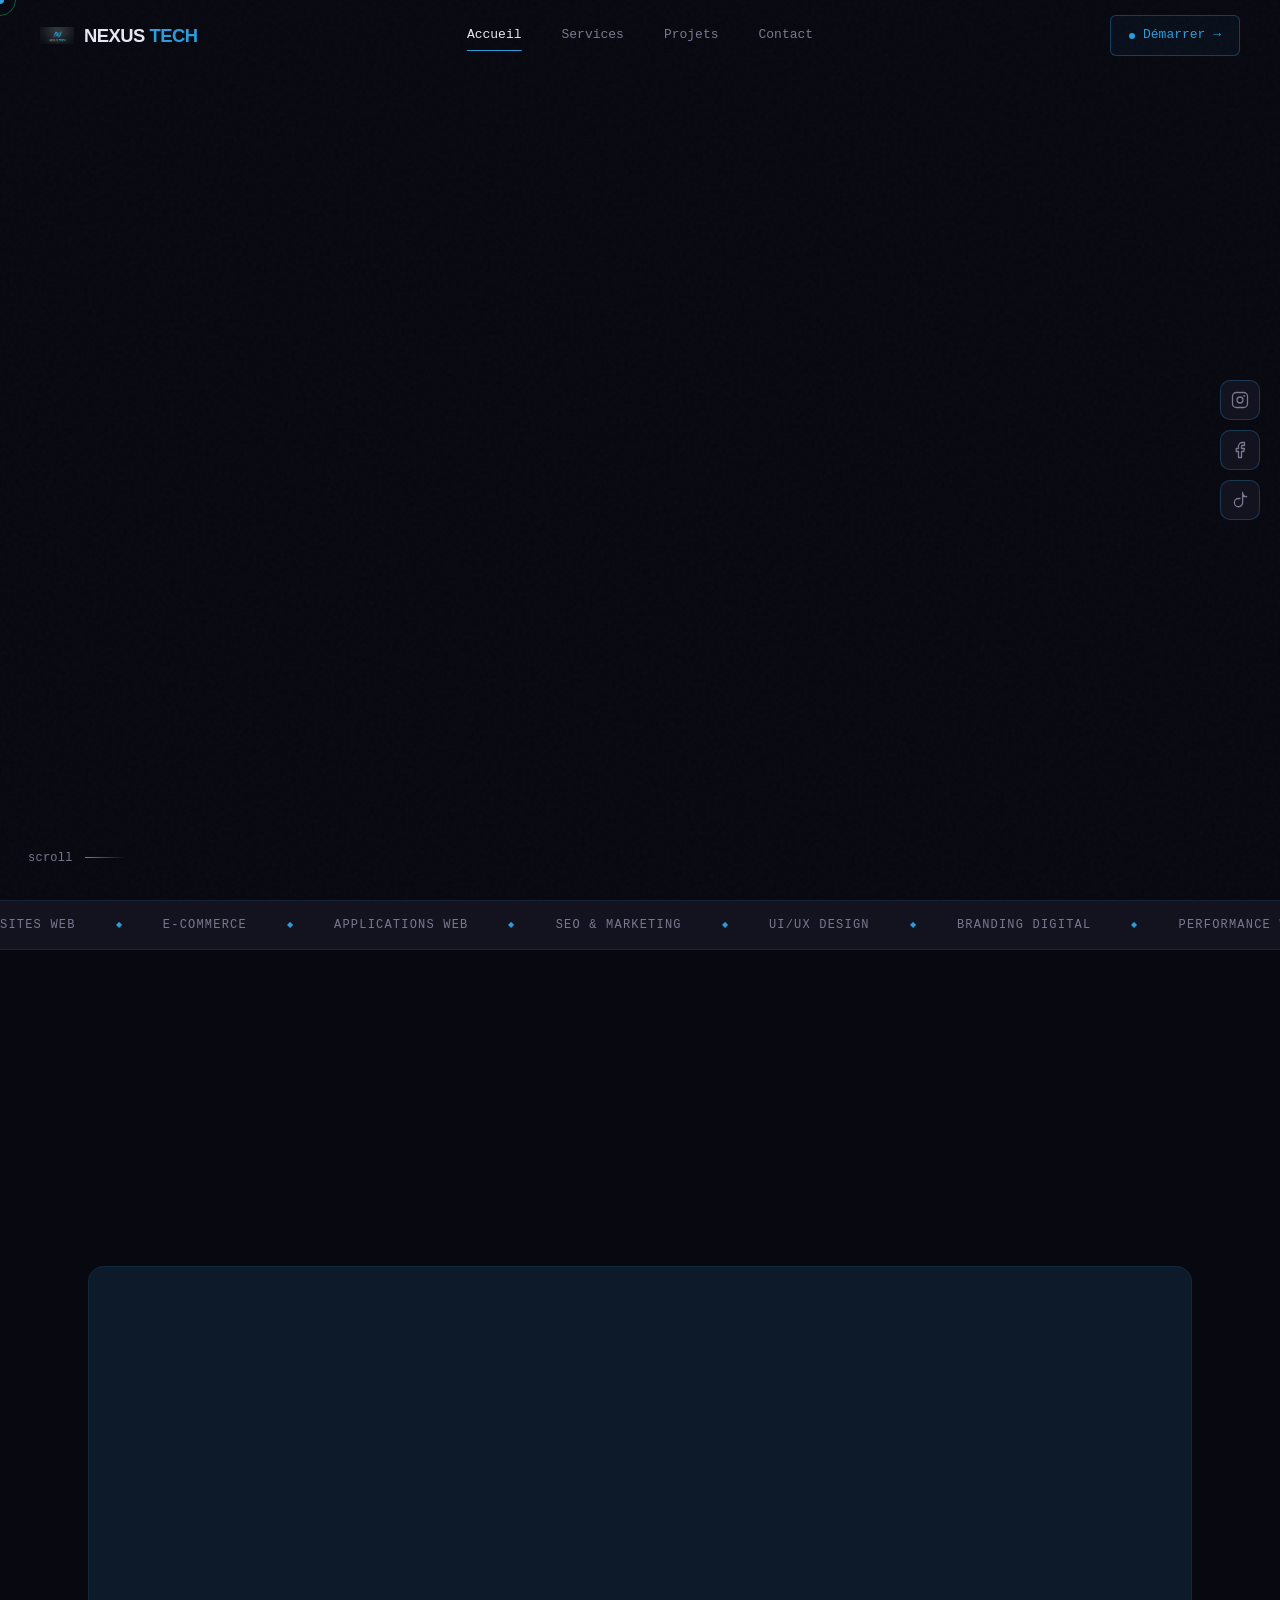
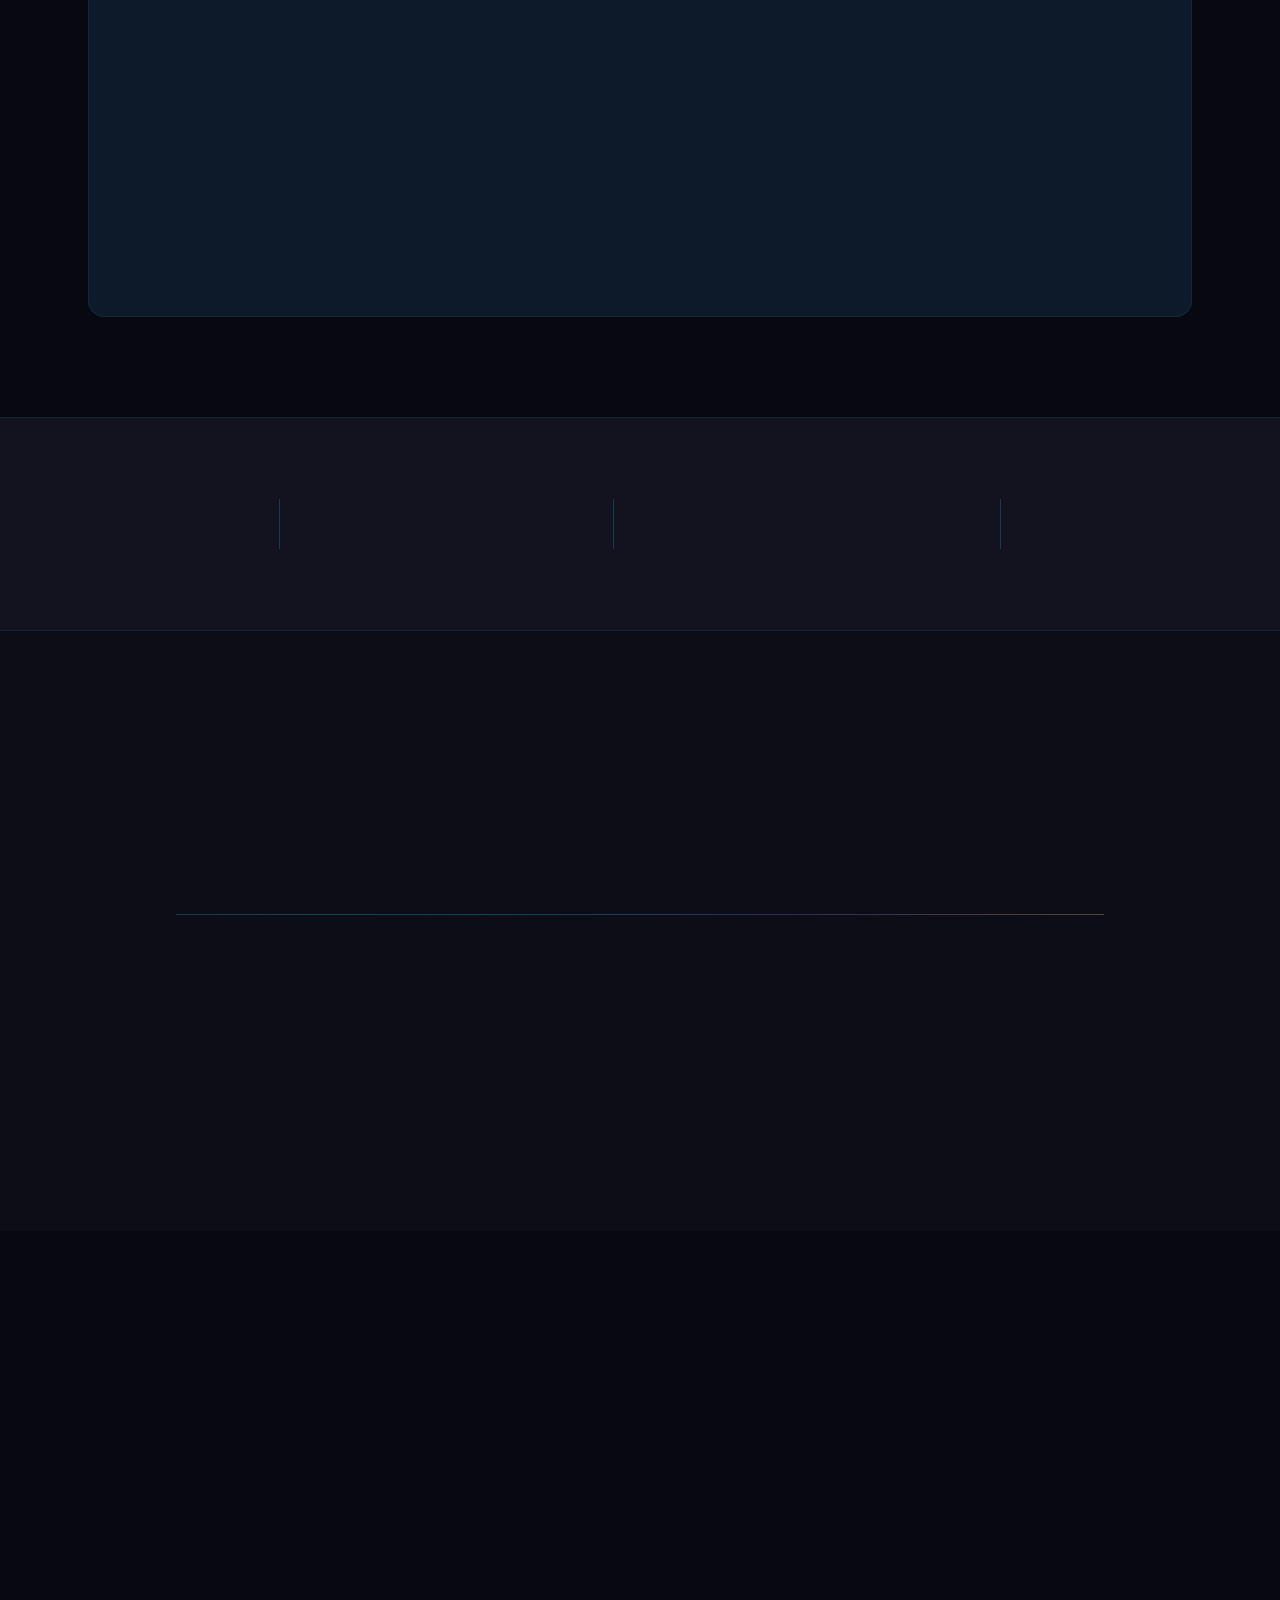
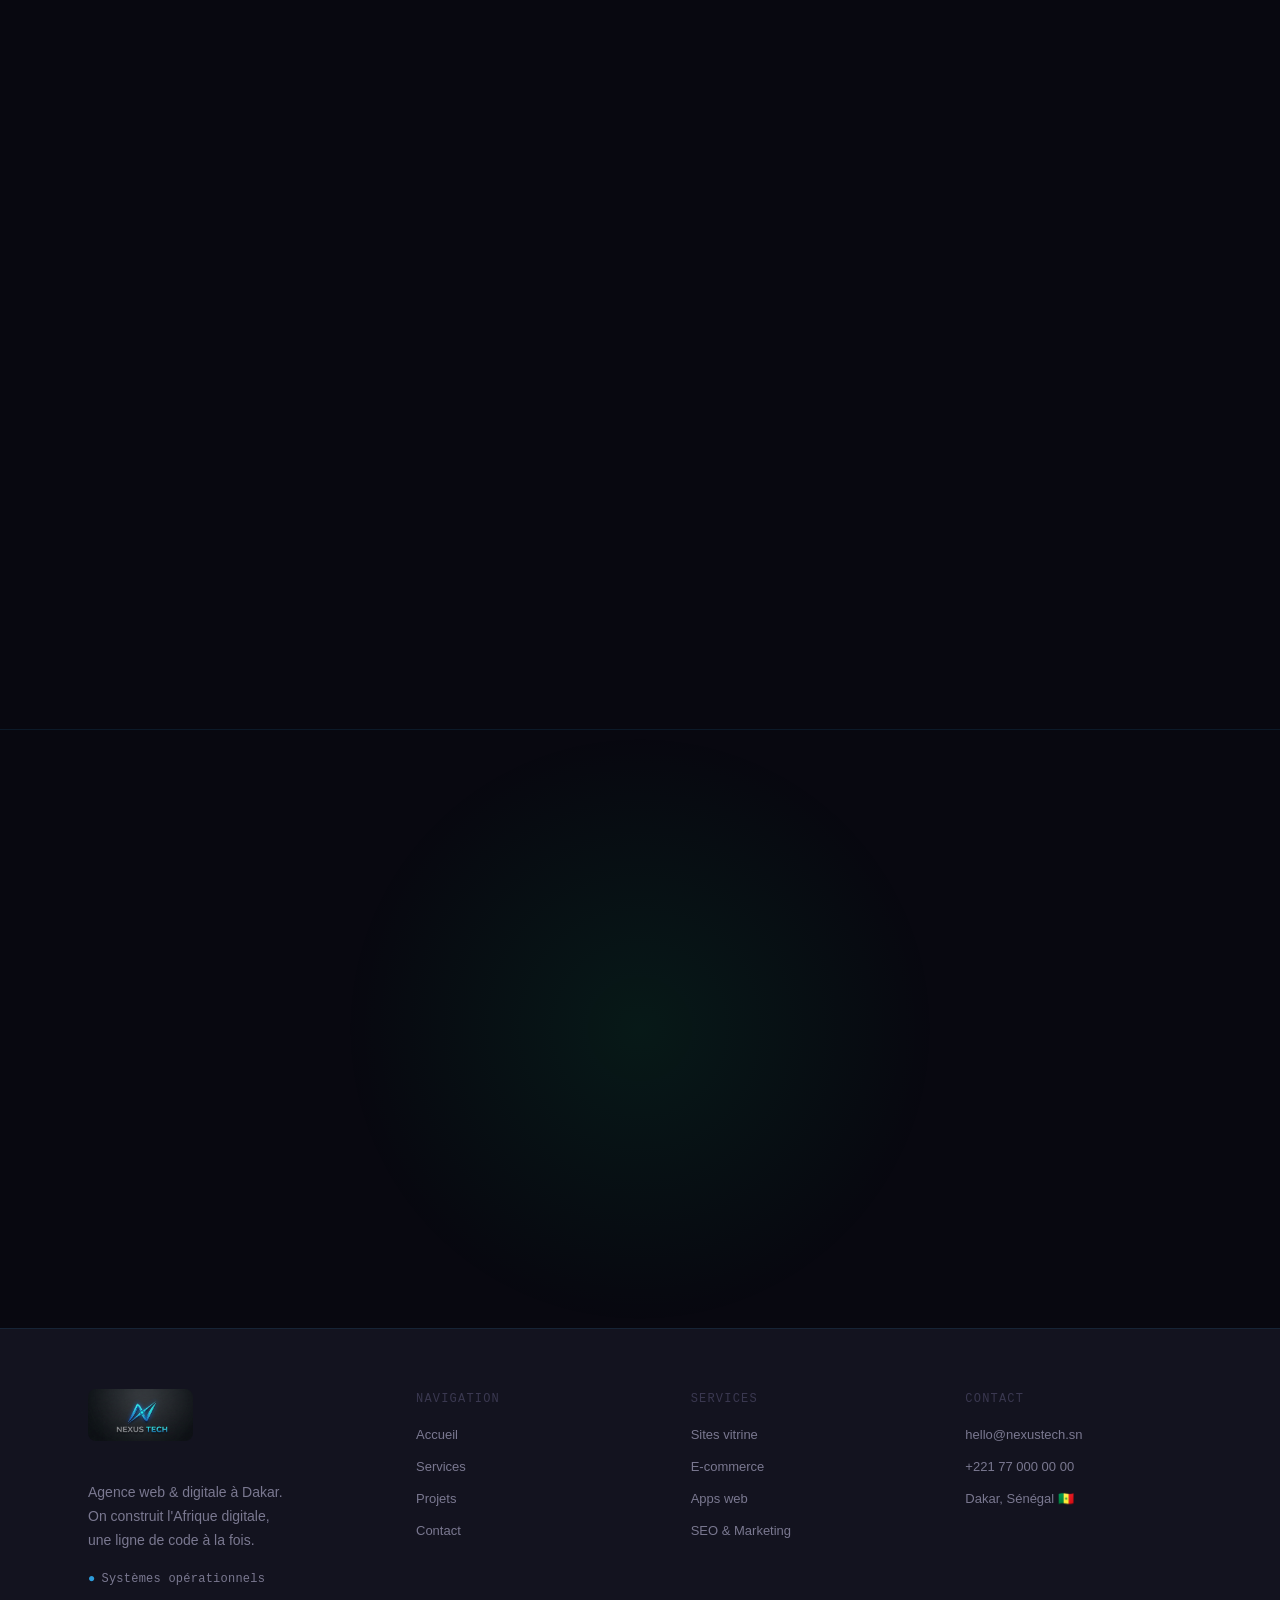
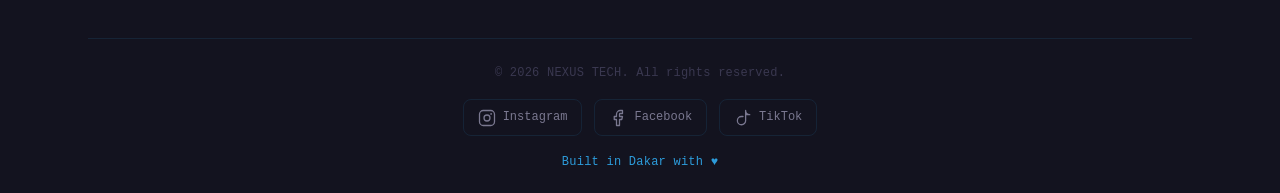
==== commit 5b1c0622: "update files" ====
--- a/index.html
+++ b/index.html
@@ -3,62 +3,67 @@
 <head>
   <meta charset="UTF-8"/>
   <meta name="viewport" content="width=device-width, initial-scale=1.0"/>
-  <title>NEXUS LABS — Agence Web d'Élite · Dakar</title>
+  <link rel="icon" href="[data-uri]"/>
   <link rel="stylesheet" href="style.css"/>
-  <link href="https://fonts.googleapis.com/css2?family=JetBrains+Mono:wght@300;400;500;700&family=Clash+Display:wght@400;500;600;700&family=Cabinet+Grotesk:wght@300;400;500;700;800&display=swap" rel="stylesheet"/>
-  <!-- Fallback for Clash Display -->
   <link href="https://api.fontshare.com/v2/css?f[]=clash-display@400,500,600,700&f[]=cabinet-grotesk@300,400,500,700,800&display=swap" rel="stylesheet"/>
+  <link href="https://fonts.googleapis.com/css2?family=JetBrains+Mono:wght@300;400;500;700&display=swap" rel="stylesheet"/>
+  <title>NEXUS TECH — Agence Web & Digitale · Dakar</title>
 </head>
 <body>
 
-<!-- CUSTOM CURSOR -->
 <div class="cursor" id="cursor"></div>
 <div class="cursor-follower" id="cursorFollower"></div>
-
-<!-- CANVAS BACKGROUND -->
 <canvas id="bgCanvas"></canvas>
-
-<!-- NOISE OVERLAY -->
 <div class="noise"></div>
 
-<!-- NAV -->
+<div class="social-float">
+  <a href="https://instagram.com/nexustech" target="_blank" rel="noopener" class="sf-btn" aria-label="Instagram">
+    <svg viewBox="0 0 24 24" fill="none"><rect x="2" y="2" width="20" height="20" rx="5" stroke="currentColor" stroke-width="1.7"/><circle cx="12" cy="12" r="4" stroke="currentColor" stroke-width="1.7"/><circle cx="17.5" cy="6.5" r="1.2" fill="currentColor"/></svg>
+  </a>
+  <a href="https://facebook.com/nexustech" target="_blank" rel="noopener" class="sf-btn" aria-label="Facebook">
+    <svg viewBox="0 0 24 24" fill="none"><path d="M18 2h-3a5 5 0 00-5 5v3H7v4h3v8h4v-8h3l1-4h-4V7a1 1 0 011-1h3z" stroke="currentColor" stroke-width="1.7" stroke-linejoin="round"/></svg>
+  </a>
+  <a href="https://tiktok.com/@nexustech" target="_blank" rel="noopener" class="sf-btn" aria-label="TikTok">
+    <svg viewBox="0 0 24 24" fill="none"><path d="M21 7.5A5.5 5.5 0 0115.5 2v4a1.5 1.5 0 001.5 1.5h4M15.5 2v13.5a5.5 5.5 0 11-5.5-5.5H12" stroke="currentColor" stroke-width="1.7" stroke-linecap="round" stroke-linejoin="round"/></svg>
+  </a>
+</div>
+
 <nav class="nav" id="nav">
-  <a href="index.html" class="nav-logo">
-    <span class="logo-bracket">[</span>NX<span class="logo-bracket">]</span>
-  </a>
+  <a href="index.html" class="nav-logo"><img src="[data-uri]" alt="Nexus Tech" class="logo-img"/><span class="logo-text">NEXUS <em>TECH</em></span></a>
   <div class="nav-center">
-    <a href="index.html" class="nav-link active" data-text="Accueil">Accueil</a>
-    <a href="services.html" class="nav-link" data-text="Services">Services</a>
-    <a href="projets.html" class="nav-link" data-text="Projets">Projets</a>
-    <a href="contact.html" class="nav-link" data-text="Contact">Contact</a>
+    <a href="index.html" class="nav-link active">Accueil</a>
+    <a href="services.html" class="nav-link ">Services</a>
+    <a href="projets.html" class="nav-link ">Projets</a>
+    <a href="contact.html" class="nav-link ">Contact</a>
   </div>
   <a href="contact.html" class="nav-cta">
-    <span class="cta-dot"></span>
-    Démarrer →
+    <span class="cta-dot"></span>Démarrer →
   </a>
   <button class="burger" id="burger">
-    <div class="burger-lines">
-      <span></span><span></span><span></span>
-    </div>
+    <div class="burger-lines"><span></span><span></span><span></span></div>
   </button>
 </nav>
 
-<!-- MOBILE MENU -->
 <div class="mobile-menu" id="mobileMenu">
   <div class="mobile-menu-inner">
-    <a href="index.html" class="mob-link">
-      <span class="mob-num">01.</span> Accueil
-    </a>
-    <a href="services.html" class="mob-link">
-      <span class="mob-num">02.</span> Services
-    </a>
-    <a href="contact.html" class="mob-link">
-      <span class="mob-num">03.</span> Contact
-    </a>
+    <a href="index.html" class="mob-link"><span class="mob-num">01.</span> Accueil</a>
+    <a href="services.html" class="mob-link"><span class="mob-num">02.</span> Services</a>
+    <a href="projets.html" class="mob-link"><span class="mob-num">03.</span> Projets</a>
+    <a href="contact.html" class="mob-link"><span class="mob-num">04.</span> Contact</a>
     <a href="contact.html" class="mob-cta">Démarrer un projet →</a>
     <div class="mob-footer">
-      <span class="mono-sm">hello@nexuslabs.tech</span>
-      <span class="mono-sm">+221 77 000 00 00</span>
+      <span class="mono-sm">hello@nexustech.sn</span>
+      <div class="mob-socials">
+        <a href="https://instagram.com/nexustech" target="_blank" rel="noopener" aria-label="Instagram">
+          <svg viewBox="0 0 24 24" fill="none" width="20" height="20"><rect x="2" y="2" width="20" height="20" rx="5" stroke="currentColor" stroke-width="1.7"/><circle cx="12" cy="12" r="4" stroke="currentColor" stroke-width="1.7"/><circle cx="17.5" cy="6.5" r="1.2" fill="currentColor"/></svg>
+        </a>
+        <a href="https://facebook.com/nexustech" target="_blank" rel="noopener" aria-label="Facebook">
+          <svg viewBox="0 0 24 24" fill="none" width="20" height="20"><path d="M18 2h-3a5 5 0 00-5 5v3H7v4h3v8h4v-8h3l1-4h-4V7a1 1 0 011-1h3z" stroke="currentColor" stroke-width="1.7" stroke-linejoin="round"/></svg>
+        </a>
+        <a href="https://tiktok.com/@nexustech" target="_blank" rel="noopener" aria-label="TikTok">
+          <svg viewBox="0 0 24 24" fill="none" width="20" height="20"><path d="M21 7.5A5.5 5.5 0 0115.5 2v4a1.5 1.5 0 001.5 1.5h4M15.5 2v13.5a5.5 5.5 0 11-5.5-5.5H12" stroke="currentColor" stroke-width="1.7" stroke-linecap="round" stroke-linejoin="round"/></svg>
+        </a>
+      </div>
     </div>
   </div>
 </div>
@@ -66,375 +71,220 @@
 <!-- ===== HERO ===== -->
 <section class="hero" id="hero">
   <div class="hero-code-bg" id="codeBg"></div>
-
   <div class="hero-content">
     <div class="hero-tag reveal">
       <span class="tag-dot"></span>
       <span class="mono-sm">v3.0.1 — Dakar, Sénégal</span>
       <span class="tag-status">● Online</span>
     </div>
-
     <div class="glitch-wrapper reveal delay-1">
       <h1 class="hero-title" data-text="Nous codons">Nous codons</h1>
       <h1 class="hero-title accent-line" data-text="l'avenir digital">l'avenir digital</h1>
       <h1 class="hero-title" data-text="de l'Afrique.">de l'Afrique.</h1>
     </div>
-
     <p class="hero-sub reveal delay-2">
       Sites web haute performance · E-commerce · Apps sur-mesure<br/>
       <span class="mono-sm typed-text" id="typedText"></span>
     </p>
-
     <div class="hero-actions reveal delay-3">
       <a href="services.html" class="btn btn-primary">
         <span>Explorer nos services</span>
         <svg viewBox="0 0 20 20" fill="none"><path d="M4 10h12M10 4l6 6-6 6" stroke="currentColor" stroke-width="1.8" stroke-linecap="round"/></svg>
       </a>
-      <a href="contact.html" class="btn btn-outline">
-        <span>Parler à l'équipe</span>
-      </a>
+      <a href="contact.html" class="btn btn-outline"><span>Parler à l'équipe</span></a>
     </div>
   </div>
 
   <div class="hero-terminal reveal delay-4">
     <div class="terminal">
       <div class="term-bar">
-        <span class="term-dot red"></span>
-        <span class="term-dot yellow"></span>
-        <span class="term-dot green"></span>
+        <span class="term-dot red"></span><span class="term-dot yellow"></span><span class="term-dot green"></span>
         <span class="term-title mono-sm">nexus@terminal ~ </span>
       </div>
-      <div class="term-body" id="termBody">
+      <div class="term-body">
         <div class="term-line"><span class="term-prompt">$</span> <span class="term-cmd">nexus init --project="votre-site"</span></div>
-        <div class="term-line out"><span class="c-green">✓</span> Analyse des besoins...</div>
-        <div class="term-line out"><span class="c-green">✓</span> Design system loaded</div>
-        <div class="term-line out"><span class="c-cyan">→</span> Building components... <span class="c-yellow">████████░░ 80%</span></div>
-        <div class="term-line out blink-line"><span class="c-green">✓</span> Votre site est prêt. <span class="term-blink">_</span></div>
+        <div class="term-line out"><span class="c-blue">✓</span> Analyse des besoins...</div>
+        <div class="term-line out"><span class="c-blue">✓</span> Design system loaded</div>
+        <div class="term-line out"><span class="c-cyan">→</span> Building... <span class="c-yellow">████████░░ 80%</span></div>
+        <div class="term-line out blink-line"><span class="c-blue">✓</span> Votre site est prêt. <span class="term-blink">_</span></div>
       </div>
     </div>
   </div>
 
   <div class="hero-metrics reveal delay-4">
-    <div class="metric-pill">
-      <span class="mpill-n c-green">50+</span>
-      <span class="mpill-l">Projets</span>
-    </div>
+    <div class="metric-pill"><span class="mpill-n c-blue">50+</span><span class="mpill-l">Projets</span></div>
     <div class="metric-sep">/</div>
-    <div class="metric-pill">
-      <span class="mpill-n c-cyan">98%</span>
-      <span class="mpill-l">Satisfaits</span>
-    </div>
+    <div class="metric-pill"><span class="mpill-n c-cyan">98%</span><span class="mpill-l">Satisfaits</span></div>
     <div class="metric-sep">/</div>
-    <div class="metric-pill">
-      <span class="mpill-n c-violet">5 ans</span>
-      <span class="mpill-l">Expérience</span>
-    </div>
+    <div class="metric-pill"><span class="mpill-n c-violet">5 ans</span><span class="mpill-l">Expérience</span></div>
     <div class="metric-sep">/</div>
-    <div class="metric-pill">
-      <span class="mpill-n c-green">24h</span>
-      <span class="mpill-l">Réponse</span>
-    </div>
-  </div>
-
-  <div class="scroll-hint">
-    <span class="mono-sm">scroll</span>
-    <div class="scroll-line"></div>
-  </div>
-</section>
-
-<!-- ===== MARQUEE ===== -->
+    <div class="metric-pill"><span class="mpill-n c-blue">24h</span><span class="mpill-l">Réponse</span></div>
+  </div>
+  <div class="scroll-hint"><span class="mono-sm">scroll</span><div class="scroll-line"></div></div>
+</section>
+
+<!-- MARQUEE -->
 <div class="marquee-wrap">
   <div class="marquee-track">
-    <span>Sites Web</span><span class="sep">◆</span>
-    <span>E-Commerce</span><span class="sep">◆</span>
-    <span>Applications Web</span><span class="sep">◆</span>
-    <span>SEO & Marketing</span><span class="sep">◆</span>
-    <span>UI/UX Design</span><span class="sep">◆</span>
-    <span>Branding Digital</span><span class="sep">◆</span>
+    <span>Sites Web</span><span class="sep">◆</span><span>E-Commerce</span><span class="sep">◆</span>
+    <span>Applications Web</span><span class="sep">◆</span><span>SEO & Marketing</span><span class="sep">◆</span>
+    <span>UI/UX Design</span><span class="sep">◆</span><span>Branding Digital</span><span class="sep">◆</span>
     <span>Performance Web</span><span class="sep">◆</span>
-    <span>Sites Web</span><span class="sep">◆</span>
-    <span>E-Commerce</span><span class="sep">◆</span>
-    <span>Applications Web</span><span class="sep">◆</span>
-    <span>SEO & Marketing</span><span class="sep">◆</span>
-    <span>UI/UX Design</span><span class="sep">◆</span>
-    <span>Branding Digital</span><span class="sep">◆</span>
+    <span>Sites Web</span><span class="sep">◆</span><span>E-Commerce</span><span class="sep">◆</span>
+    <span>Applications Web</span><span class="sep">◆</span><span>SEO & Marketing</span><span class="sep">◆</span>
+    <span>UI/UX Design</span><span class="sep">◆</span><span>Branding Digital</span><span class="sep">◆</span>
     <span>Performance Web</span><span class="sep">◆</span>
   </div>
 </div>
 
-<!-- ===== SERVICES ===== -->
+<!-- SERVICES -->
 <section class="section services" id="services">
   <div class="container">
     <div class="section-head">
-      <div class="section-label reveal">
-        <span class="mono-sm c-green">// 01.</span>
-        <span>Ce que nous faisons</span>
-      </div>
-      <h2 class="section-title reveal delay-1">
-        Des solutions digitales<br/><em>qui performent.</em>
-      </h2>
-    </div>
-
+      <div class="section-label reveal"><span class="mono-sm c-blue">// 01.</span><span>Ce que nous faisons</span></div>
+      <h2 class="section-title reveal delay-1">Des solutions digitales<br/><em>qui performent.</em></h2>
+    </div>
     <div class="srv-grid">
       <div class="srv-card reveal" data-index="01">
         <div class="srv-top">
-          <div class="srv-icon">
-            <svg viewBox="0 0 48 48" fill="none"><rect x="4" y="10" width="40" height="28" rx="4" stroke="currentColor" stroke-width="1.8"/><path d="M17 28l-4-4 4-4M31 20l4 4-4 4M22 30l4-12" stroke="currentColor" stroke-width="1.8" stroke-linecap="round" stroke-linejoin="round"/></svg>
-          </div>
+          <div class="srv-icon"><svg viewBox="0 0 48 48" fill="none"><rect x="4" y="10" width="40" height="28" rx="4" stroke="currentColor" stroke-width="1.8"/><path d="M17 28l-4-4 4-4M31 20l4 4-4 4M22 30l4-12" stroke="currentColor" stroke-width="1.8" stroke-linecap="round" stroke-linejoin="round"/></svg></div>
           <span class="srv-num mono-sm">01</span>
         </div>
         <h3>Sites Vitrine</h3>
-        <p>Présences web élégantes, rapides et optimisées qui capturent l'essence de votre marque et convertissent chaque visiteur.</p>
-        <div class="srv-tags">
-          <span>React</span><span>Next.js</span><span>SEO</span>
-        </div>
+        <p>Présences web élégantes, rapides et optimisées qui capturent l'essence de votre marque.</p>
+        <div class="srv-tags"><span>React</span><span>Next.js</span><span>SEO</span></div>
         <a href="services.html" class="srv-link">Voir le service <span>→</span></a>
       </div>
-
       <div class="srv-card reveal delay-1" data-index="02">
         <div class="srv-top">
-          <div class="srv-icon">
-            <svg viewBox="0 0 48 48" fill="none"><path d="M8 12h32v28H8z" rx="3" stroke="currentColor" stroke-width="1.8"/><path d="M16 20h16M16 26h10M32 32H16" stroke="currentColor" stroke-width="1.8" stroke-linecap="round"/><circle cx="35" cy="16" r="8" fill="var(--bg)" stroke="currentColor" stroke-width="1.8"/><path d="M32 16l2 2 4-4" stroke="currentColor" stroke-width="1.8" stroke-linecap="round"/></svg>
-          </div>
+          <div class="srv-icon"><svg viewBox="0 0 48 48" fill="none"><path d="M8 12h32v28H8z" stroke="currentColor" stroke-width="1.8"/><path d="M16 20h16M16 26h10" stroke="currentColor" stroke-width="1.8" stroke-linecap="round"/><circle cx="35" cy="16" r="8" fill="var(--bg)" stroke="currentColor" stroke-width="1.8"/><path d="M32 16l2 2 4-4" stroke="currentColor" stroke-width="1.8" stroke-linecap="round"/></svg></div>
           <span class="srv-num mono-sm">02</span>
         </div>
         <h3>E-Commerce</h3>
-        <p>Boutiques en ligne haute conversion avec Wave, Orange Money, gestion stocks et dashboard vendeur en temps réel.</p>
-        <div class="srv-tags">
-          <span>WooCommerce</span><span>Wave Pay</span><span>API</span>
-        </div>
+        <p>Boutiques en ligne avec Wave, Orange Money, gestion stocks et dashboard temps réel.</p>
+        <div class="srv-tags"><span>WooCommerce</span><span>Wave Pay</span><span>API</span></div>
         <a href="services.html" class="srv-link">Voir le service <span>→</span></a>
       </div>
-
       <div class="srv-card reveal delay-2" data-index="03">
         <div class="srv-top">
-          <div class="srv-icon">
-            <svg viewBox="0 0 48 48" fill="none"><rect x="10" y="4" width="28" height="40" rx="5" stroke="currentColor" stroke-width="1.8"/><path d="M18 14h12M18 20h8M20 34l4-8 4 8" stroke="currentColor" stroke-width="1.8" stroke-linecap="round"/></svg>
-          </div>
+          <div class="srv-icon"><svg viewBox="0 0 48 48" fill="none"><rect x="10" y="4" width="28" height="40" rx="5" stroke="currentColor" stroke-width="1.8"/><path d="M18 14h12M18 20h8M20 34l4-8 4 8" stroke="currentColor" stroke-width="1.8" stroke-linecap="round"/></svg></div>
           <span class="srv-num mono-sm">03</span>
         </div>
         <h3>Applications Web</h3>
-        <p>Plateformes sur-mesure, dashboards temps réel, systèmes de gestion complexes — architecturés pour durer et scaler.</p>
-        <div class="srv-tags">
-          <span>Node.js</span><span>PostgreSQL</span><span>Docker</span>
-        </div>
+        <p>Plateformes SaaS, dashboards temps réel, systèmes sur-mesure architecturés pour scaler.</p>
+        <div class="srv-tags"><span>Node.js</span><span>PostgreSQL</span><span>Docker</span></div>
         <a href="services.html" class="srv-link">Voir le service <span>→</span></a>
       </div>
-
       <div class="srv-card reveal delay-3" data-index="04">
         <div class="srv-top">
-          <div class="srv-icon">
-            <svg viewBox="0 0 48 48" fill="none"><path d="M24 6l3 9h9l-7.5 5.5 3 9L24 24l-7.5 5.5 3-9L12 15h9z" stroke="currentColor" stroke-width="1.8" stroke-linejoin="round"/><path d="M8 38h32M12 44h24" stroke="currentColor" stroke-width="1.8" stroke-linecap="round"/></svg>
-          </div>
+          <div class="srv-icon"><svg viewBox="0 0 48 48" fill="none"><path d="M24 6l3 9h9l-7.5 5.5 3 9L24 24l-7.5 5.5 3-9L12 15h9z" stroke="currentColor" stroke-width="1.8" stroke-linejoin="round"/><path d="M8 38h32M12 44h24" stroke="currentColor" stroke-width="1.8" stroke-linecap="round"/></svg></div>
           <span class="srv-num mono-sm">04</span>
         </div>
         <h3>SEO & Marketing</h3>
-        <p>Stratégie de visibilité complète : référencement naturel, Google Ads, Meta Ads, analytics — mesuré et optimisé en continu.</p>
-        <div class="srv-tags">
-          <span>Google Ads</span><span>Analytics</span><span>Content</span>
-        </div>
+        <p>Référencement naturel, Google Ads, Meta Ads — votre visibilité, mesurée et optimisée.</p>
+        <div class="srv-tags"><span>Google Ads</span><span>Analytics</span><span>Content</span></div>
         <a href="services.html" class="srv-link">Voir le service <span>→</span></a>
       </div>
     </div>
   </div>
 </section>
 
-<!-- ===== STATS BAND ===== -->
+<!-- STATS -->
 <div class="stats-band">
   <div class="container">
     <div class="stats-row">
-      <div class="stat-block reveal">
-        <div class="stat-num" data-count="50" data-suffix="+">0+</div>
-        <div class="stat-lbl">Projets livrés avec succès</div>
-      </div>
+      <div class="stat-block reveal"><div class="stat-num c-blue" data-count="50" data-suffix="+">0+</div><div class="stat-lbl">Projets livrés</div></div>
       <div class="stat-divider"></div>
-      <div class="stat-block reveal delay-1">
-        <div class="stat-num" data-count="98" data-suffix="%">0%</div>
-        <div class="stat-lbl">Taux de satisfaction client</div>
-      </div>
+      <div class="stat-block reveal delay-1"><div class="stat-num c-cyan" data-count="98" data-suffix="%">0%</div><div class="stat-lbl">Satisfaction client</div></div>
       <div class="stat-divider"></div>
-      <div class="stat-block reveal delay-2">
-        <div class="stat-num" data-count="5" data-suffix=" ans">0 ans</div>
-        <div class="stat-lbl">D'expertise technique</div>
-      </div>
+      <div class="stat-block reveal delay-2"><div class="stat-num c-violet" data-count="5" data-suffix=" ans">0 ans</div><div class="stat-lbl">D'expertise</div></div>
       <div class="stat-divider"></div>
-      <div class="stat-block reveal delay-3">
-        <div class="stat-num" data-count="3" data-suffix="x">0x</div>
-        <div class="stat-lbl">Performance vs concurrents</div>
-      </div>
-    </div>
-  </div>
-</div>
-
-<!-- ===== PROCESS ===== -->
+      <div class="stat-block reveal delay-3"><div class="stat-num c-blue" data-count="3" data-suffix="x">0x</div><div class="stat-lbl">Performance</div></div>
+    </div>
+  </div>
+</div>
+
+<!-- PROCESS -->
 <section class="section process">
   <div class="container">
     <div class="section-head">
-      <div class="section-label reveal">
-        <span class="mono-sm c-cyan">// 02.</span>
-        <span>Notre processus</span>
-      </div>
-      <h2 class="section-title reveal delay-1">
-        De l'idée au <em>déploiement.</em>
-      </h2>
-    </div>
-
+      <div class="section-label reveal"><span class="mono-sm c-cyan">// 02.</span><span>Notre processus</span></div>
+      <h2 class="section-title reveal delay-1">De l'idée au <em>déploiement.</em></h2>
+    </div>
     <div class="process-timeline">
       <div class="process-line"></div>
-      <div class="proc-step reveal">
-        <div class="proc-num">01</div>
-        <div class="proc-card">
-          <span class="proc-tag mono-sm">Discovery</span>
-          <h4>Analyse & Stratégie</h4>
-          <p>Audit de votre secteur, définition des objectifs, architecture de l'information et choix technologique.</p>
-        </div>
-      </div>
-      <div class="proc-step reveal delay-1">
-        <div class="proc-num">02</div>
-        <div class="proc-card">
-          <span class="proc-tag mono-sm">Design</span>
-          <h4>Maquettes UI/UX</h4>
-          <p>Wireframes, prototypes interactifs et design system complet. Vous validez chaque pixel avant le code.</p>
-        </div>
-      </div>
-      <div class="proc-step reveal delay-2">
-        <div class="proc-num">03</div>
-        <div class="proc-card">
-          <span class="proc-tag mono-sm">Build</span>
-          <h4>Développement</h4>
-          <p>Code propre, documenté et testé. CI/CD, optimisation performances, accessibilité et SEO technique.</p>
-        </div>
-      </div>
-      <div class="proc-step reveal delay-3">
-        <div class="proc-num">04</div>
-        <div class="proc-card">
-          <span class="proc-tag mono-sm">Deploy</span>
-          <h4>Lancement & Suivi</h4>
-          <p>Mise en production, monitoring, formation et support. Votre site est surveillé 24/7.</p>
-        </div>
-      </div>
-    </div>
-  </div>
-</section>
-
-<!-- ===== TESTIMONIALS ===== -->
+      <div class="proc-step reveal"><div class="proc-num">01</div><div class="proc-card"><span class="proc-tag mono-sm">Discovery</span><h4>Analyse & Stratégie</h4><p>Audit de votre secteur, définition des objectifs et choix technologique.</p></div></div>
+      <div class="proc-step reveal delay-1"><div class="proc-num">02</div><div class="proc-card"><span class="proc-tag mono-sm">Design</span><h4>Maquettes UI/UX</h4><p>Prototypes interactifs et design system complet. Vous validez chaque pixel.</p></div></div>
+      <div class="proc-step reveal delay-2"><div class="proc-num">03</div><div class="proc-card"><span class="proc-tag mono-sm">Build</span><h4>Développement</h4><p>Code propre, testé et optimisé. CI/CD, performances et SEO technique.</p></div></div>
+      <div class="proc-step reveal delay-3"><div class="proc-num">04</div><div class="proc-card"><span class="proc-tag mono-sm">Deploy</span><h4>Lancement & Suivi</h4><p>Mise en production, monitoring 24/7, formation et support inclus.</p></div></div>
+    </div>
+  </div>
+</section>
+
+<!-- TESTIMONIALS -->
 <section class="section testi-section">
   <div class="container">
     <div class="section-head">
-      <div class="section-label reveal">
-        <span class="mono-sm c-violet">// 03.</span>
-        <span>Témoignages</span>
-      </div>
-      <h2 class="section-title reveal delay-1">Ils ont choisi <em>Nexus.</em></h2>
+      <div class="section-label reveal"><span class="mono-sm c-violet">// 03.</span><span>Témoignages</span></div>
+      <h2 class="section-title reveal delay-1">Ils ont choisi <em>Nexus Tech.</em></h2>
     </div>
     <div class="testi-grid">
-      <div class="testi-card reveal">
-        <div class="testi-quote">"</div>
-        <p>Notre boutique en ligne a triplé son CA en 4 mois. L'intégration Wave Pay a été parfaite et le dashboard vendeur est vraiment intuitif.</p>
-        <div class="testi-meta">
-          <div class="testi-av" style="--av-color:#00ff88">AM</div>
-          <div>
-            <strong>Aminata Mbaye</strong>
-            <span>Fondatrice · Boutique Teranga</span>
-          </div>
-          <div class="stars">★★★★★</div>
-        </div>
-      </div>
-      <div class="testi-card reveal delay-1">
-        <div class="testi-quote">"</div>
-        <p>Livraison en 3 semaines chrono, code clean et site ultra-rapide. L'équipe Nexus connaît vraiment son métier. Je les recommande sans hésiter.</p>
-        <div class="testi-meta">
-          <div class="testi-av" style="--av-color:#7c6af7">OD</div>
-          <div>
-            <strong>Ousmane Diop</strong>
-            <span>DG · TechBuild Sénégal</span>
-          </div>
-          <div class="stars">★★★★★</div>
-        </div>
-      </div>
-      <div class="testi-card reveal delay-2">
-        <div class="testi-quote">"</div>
-        <p>Notre trafic a explosé après la refonte SEO. Le site est magnifique sur mobile. Nexus, c'est la référence pour le web au Sénégal.</p>
-        <div class="testi-meta">
-          <div class="testi-av" style="--av-color:#00cfff">FN</div>
-          <div>
-            <strong>Fatou Niang</strong>
-            <span>CEO · Prestige Immobilier</span>
-          </div>
-          <div class="stars">★★★★★</div>
-        </div>
-      </div>
-    </div>
-  </div>
-</section>
-
-<!-- ===== TECH STACK ===== -->
+      <div class="testi-card reveal"><div class="testi-quote">"</div><p>Notre boutique en ligne a triplé son CA en 4 mois. L'intégration Wave Pay a été parfaite.</p><div class="testi-meta"><div class="testi-av" style="--av-color:#2d9cdb">AM</div><div><strong>Aminata Mbaye</strong><span>Fondatrice · Boutique Teranga</span></div><div class="stars">★★★★★</div></div></div>
+      <div class="testi-card reveal delay-1"><div class="testi-quote">"</div><p>Livraison en 3 semaines, code clean et site ultra-rapide. Nexus Tech connaît vraiment son métier.</p><div class="testi-meta"><div class="testi-av" style="--av-color:#7c6af7">OD</div><div><strong>Ousmane Diop</strong><span>DG · TechBuild Sénégal</span></div><div class="stars">★★★★★</div></div></div>
+      <div class="testi-card reveal delay-2"><div class="testi-quote">"</div><p>Notre trafic a explosé après la refonte SEO. Nexus Tech, c'est la référence web au Sénégal.</p><div class="testi-meta"><div class="testi-av" style="--av-color:#00cfff">FN</div><div><strong>Fatou Niang</strong><span>CEO · Prestige Immobilier</span></div><div class="stars">★★★★★</div></div></div>
+    </div>
+  </div>
+</section>
+
+<!-- TECH -->
 <section class="section tech-section">
   <div class="container">
     <div class="section-head center">
-      <div class="section-label reveal">
-        <span class="mono-sm c-green">// stack</span>
-        <span>Technologies maîtrisées</span>
-      </div>
+      <div class="section-label reveal"><span class="mono-sm c-blue">// stack</span><span>Technologies maîtrisées</span></div>
       <h2 class="section-title reveal delay-1">Nos outils, <em>votre avantage.</em></h2>
     </div>
     <div class="tech-grid reveal delay-2">
-      <div class="tech-item">React</div>
-      <div class="tech-item">Next.js</div>
-      <div class="tech-item">Node.js</div>
-      <div class="tech-item">TypeScript</div>
-      <div class="tech-item">PostgreSQL</div>
-      <div class="tech-item">Docker</div>
-      <div class="tech-item">WordPress</div>
-      <div class="tech-item">WooCommerce</div>
-      <div class="tech-item">Figma</div>
-      <div class="tech-item">AWS</div>
-      <div class="tech-item">Vercel</div>
-      <div class="tech-item">Git/CI-CD</div>
-    </div>
-  </div>
-</section>
-
-<!-- ===== CTA ===== -->
+      <div class="tech-item">React</div><div class="tech-item">Next.js</div>
+      <div class="tech-item">Node.js</div><div class="tech-item">TypeScript</div>
+      <div class="tech-item">PostgreSQL</div><div class="tech-item">Docker</div>
+      <div class="tech-item">WordPress</div><div class="tech-item">WooCommerce</div>
+      <div class="tech-item">Figma</div><div class="tech-item">AWS</div>
+      <div class="tech-item">Vercel</div><div class="tech-item">Git/CI-CD</div>
+    </div>
+  </div>
+</section>
+
+<!-- CTA -->
 <section class="cta-section">
   <div class="cta-glow"></div>
   <div class="container">
     <div class="cta-inner reveal">
-      <div class="cta-tag mono-sm">
-        <span class="cta-dot pulsing"></span> Disponible pour nouveaux projets
-      </div>
+      <div class="cta-tag mono-sm"><span class="cta-dot pulsing"></span> Disponible pour nouveaux projets</div>
       <h2>Prêt à construire<br/><em>quelque chose d'exceptionnel ?</em></h2>
       <p>Consultation gratuite · Réponse en 24h · Sans engagement</p>
       <div class="cta-actions">
-        <a href="contact.html" class="btn btn-primary btn-lg">
-          <span>Démarrer le projet</span>
-          <svg viewBox="0 0 20 20" fill="none"><path d="M4 10h12M10 4l6 6-6 6" stroke="currentColor" stroke-width="1.8" stroke-linecap="round"/></svg>
-        </a>
-        <a href="mailto:hello@nexuslabs.tech" class="btn btn-outline btn-lg">
-          hello@nexuslabs.tech
-        </a>
-      </div>
-    </div>
-  </div>
-</section>
-
-<!-- ===== FOOTER ===== -->
+        <a href="contact.html" class="btn btn-primary btn-lg"><span>Démarrer le projet</span><svg viewBox="0 0 20 20" fill="none"><path d="M4 10h12M10 4l6 6-6 6" stroke="currentColor" stroke-width="1.8" stroke-linecap="round"/></svg></a>
+        <a href="mailto:hello@nexustech.sn" class="btn btn-outline btn-lg">hello@nexustech.sn</a>
+      </div>
+    </div>
+  </div>
+</section>
+
 <footer class="footer">
   <div class="container">
     <div class="footer-grid">
       <div class="footer-brand">
-        <div class="foot-logo">
-          <span class="logo-bracket">[</span>NX<span class="logo-bracket">]</span>
-        </div>
-        <p>Agence web d'élite à Dakar.<br/>On construit l'Afrique digitale,<br/>une ligne de code à la fois.</p>
-        <div class="foot-badge mono-sm">
-          <span class="c-green">●</span> Systèmes opérationnels
-        </div>
+                <a href="index.html" class="foot-logo-wrap">
+          <img src="[data-uri]" alt="Nexus Tech" class="foot-logo-img"/>
+        </a>
+        <p>Agence web & digitale à Dakar.<br/>On construit l'Afrique digitale,<br/>une ligne de code à la fois.</p>
+        <div class="foot-badge mono-sm"><span class="c-blue">●</span> Systèmes opérationnels</div>
       </div>
       <div class="footer-col">
         <div class="foot-label mono-sm">Navigation</div>
         <a href="index.html">Accueil</a>
         <a href="services.html">Services</a>
+        <a href="projets.html">Projets</a>
         <a href="contact.html">Contact</a>
       </div>
       <div class="footer-col">
@@ -446,19 +296,31 @@
       </div>
       <div class="footer-col">
         <div class="foot-label mono-sm">Contact</div>
-        <a href="mailto:hello@nexuslabs.tech">hello@nexuslabs.tech</a>
+        <a href="mailto:hello@nexustech.sn">hello@nexustech.sn</a>
         <a href="tel:+221770000000">+221 77 000 00 00</a>
-        <a href="#">WhatsApp</a>
         <span>Dakar, Sénégal 🇸🇳</span>
       </div>
     </div>
-    <div class="footer-bottom">
-      <span class="mono-sm">© 2026 NEXUS LABS. All rights reserved.</span>
-      <span class="mono-sm c-green">Built in Dakar with ♥ &amp; coffee</span>
+        <div class="footer-bottom">
+      <span class="mono-sm">© 2026 NEXUS TECH. All rights reserved.</span>
+      <div class="footer-socials">
+  <a href="https://instagram.com/nexustech" target="_blank" rel="noopener" class="fsoc-btn" aria-label="Instagram">
+    <svg viewBox="0 0 24 24" fill="none" width="18" height="18"><rect x="2" y="2" width="20" height="20" rx="5" stroke="currentColor" stroke-width="1.7"/><circle cx="12" cy="12" r="4" stroke="currentColor" stroke-width="1.7"/><circle cx="17.5" cy="6.5" r="1.2" fill="currentColor"/></svg>
+    Instagram
+  </a>
+  <a href="https://facebook.com/nexustech" target="_blank" rel="noopener" class="fsoc-btn" aria-label="Facebook">
+    <svg viewBox="0 0 24 24" fill="none" width="18" height="18"><path d="M18 2h-3a5 5 0 00-5 5v3H7v4h3v8h4v-8h3l1-4h-4V7a1 1 0 011-1h3z" stroke="currentColor" stroke-width="1.7" stroke-linejoin="round"/></svg>
+    Facebook
+  </a>
+  <a href="https://tiktok.com/@nexustech" target="_blank" rel="noopener" class="fsoc-btn" aria-label="TikTok">
+    <svg viewBox="0 0 24 24" fill="none" width="18" height="18"><path d="M21 7.5A5.5 5.5 0 0115.5 2v4a1.5 1.5 0 001.5 1.5h4M15.5 2v13.5a5.5 5.5 0 11-5.5-5.5H12" stroke="currentColor" stroke-width="1.7" stroke-linecap="round" stroke-linejoin="round"/></svg>
+    TikTok
+  </a>
+</div>
+      <span class="mono-sm c-blue">Built in Dakar with ♥</span>
     </div>
   </div>
 </footer>
-
 <script src="main.js"></script>
 </body>
 </html>
--- a/style.css
+++ b/style.css
@@ -11,8 +11,8 @@
   --surface:  #13131f;
   --surface2: #1a1a2a;
   --surface3: #20202e;
-  --green:    #00e87a;
-  --green2:   #00ff88;
+  --blue:     #2d9cdb;
+  --blue2:    #56b7f0;
   --cyan:     #00cfff;
   --violet:   #7c6af7;
   --violet2:  #a594ff;
@@ -21,11 +21,14 @@
   --text:     #e8e6f0;
   --text2:    #7a7890;
   --text3:    #3a3850;
-  --border:   rgba(124,106,247,0.12);
-  --border2:  rgba(124,106,247,0.25);
-  --glow-g:   rgba(0,232,122,0.15);
+  --border:   rgba(45,156,219,0.12);
+  --border2:  rgba(45,156,219,0.28);
+  --glow-b:   rgba(45,156,219,0.18);
   --glow-v:   rgba(124,106,247,0.15);
   --glow-c:   rgba(0,207,255,0.15);
+  /* legacy aliases */
+  --green:    #2d9cdb;
+  --green2:   #56b7f0;
 }
 
 *, *::before, *::after { box-sizing: border-box; margin: 0; padding: 0; }
@@ -57,10 +60,11 @@
 h2 { font-size: clamp(2rem, 4vw, 3.2rem); font-weight: 600; letter-spacing: -1px; }
 h3 { font-size: 1.4rem; font-weight: 600; }
 h4 { font-size: 1.1rem; font-weight: 600; }
-em { font-style: normal; color: var(--green); }
+em { font-style: normal; color: var(--blue); }
 
 .mono-sm { font-family: 'JetBrains Mono', monospace; font-size: 12px; letter-spacing: 0.02em; }
-.c-green  { color: var(--green); }
+.c-blue   { color: var(--blue); }
+.c-green  { color: var(--blue); }
 .c-cyan   { color: var(--cyan); }
 .c-violet { color: var(--violet); }
 .c-yellow { color: var(--yellow); }
@@ -140,15 +144,7 @@
   backdrop-filter: blur(20px);
 }
 
-.nav-logo {
-  font-family: 'JetBrains Mono', monospace;
-  font-size: 1.4rem;
-  font-weight: 700;
-  color: var(--text);
-  letter-spacing: -1px;
-  margin-right: auto;
-}
-.logo-bracket { color: var(--green); }
+.logo-bracket { color: var(--blue); }
 
 .nav-center {
   position: absolute;
@@ -184,17 +180,17 @@
   font-size: 13px;
   font-weight: 500;
   font-family: 'JetBrains Mono', monospace;
-  color: var(--green);
-  border: 1px solid rgba(0,232,122,0.3);
+  color: var(--blue);
+  border: 1px solid rgba(45,156,219,0.35);
   padding: 8px 18px;
   border-radius: 6px;
   transition: all 0.2s;
-  background: rgba(0,232,122,0.05);
+  background: rgba(45,156,219,0.05);
 }
 .nav-cta:hover {
-  background: rgba(0,232,122,0.12);
-  border-color: var(--green);
-  box-shadow: 0 0 20px rgba(0,232,122,0.15);
+  background: rgba(45,156,219,0.10);
+  border-color: var(--blue);
+  box-shadow: 0 0 20px rgba(45,156,219,0.2);
 }
 .cta-dot {
   width: 6px; height: 6px;
@@ -253,11 +249,11 @@
   transition: color 0.2s;
 }
 .mob-link:hover { color: var(--text); }
-.mob-num { font-family: 'JetBrains Mono', monospace; font-size: 13px; color: var(--green); }
+.mob-num { font-family: 'JetBrains Mono', monospace; font-size: 13px; color: var(--blue); }
 .mob-cta {
   display: inline-block;
   margin-top: 24px;
-  color: var(--green);
+  color: var(--blue);
   font-size: 1rem;
   font-weight: 600;
   font-family: 'JetBrains Mono', monospace;
@@ -291,7 +287,7 @@
   opacity: 0.04;
   font-family: 'JetBrains Mono', monospace;
   font-size: 12px;
-  color: var(--green);
+  color: var(--blue);
   line-height: 1.8;
   white-space: pre;
   padding: 80px 20px;
@@ -315,7 +311,7 @@
   margin-bottom: 32px;
 }
 .tag-dot { width: 7px; height: 7px; background: var(--green); border-radius: 50%; box-shadow: 0 0 8px var(--green); }
-.tag-status { font-family: 'JetBrains Mono', monospace; font-size: 11px; color: var(--green); margin-left: 4px; }
+.tag-status { font-family: 'JetBrains Mono', monospace; font-size: 11px; color: var(--blue); margin-left: 4px; }
 
 /* GLITCH */
 .glitch-wrapper { margin-bottom: 24px; }
@@ -335,7 +331,7 @@
   transition: color 0.3s;
 }
 .accent-line:hover {
-  color: var(--green);
+  color: var(--blue);
   -webkit-text-stroke: 0px;
 }
 
@@ -381,7 +377,7 @@
 }
 
 .typed-text {
-  color: var(--green);
+  color: var(--blue);
   font-size: 13px;
 }
 
@@ -426,7 +422,7 @@
 
 .term-body { padding: 16px 18px; display: flex; flex-direction: column; gap: 8px; }
 .term-line { font-family: 'JetBrains Mono', monospace; font-size: 12px; display: flex; gap: 8px; align-items: center; }
-.term-prompt { color: var(--green); flex-shrink: 0; }
+.term-prompt { color: var(--blue); flex-shrink: 0; }
 .term-cmd { color: var(--text); }
 .term-line.out { padding-left: 16px; }
 .c-yellow { color: var(--yellow); }
@@ -493,7 +489,7 @@
   color: var(--text2);
   align-items: center;
 }
-.marquee-track .sep { color: var(--green); font-size: 8px; }
+.marquee-track .sep { color: var(--blue); font-size: 8px; }
 @keyframes marquee { 0%{transform:translateX(0)} 100%{transform:translateX(-50%)} }
 .marquee-wrap:hover .marquee-track { animation-play-state: paused; }
 
@@ -557,7 +553,7 @@
   align-items: flex-start;
   margin-bottom: 20px;
 }
-.srv-icon { width: 48px; height: 48px; color: var(--green); }
+.srv-icon { width: 48px; height: 48px; color: var(--blue); }
 .srv-icon svg { width: 100%; heig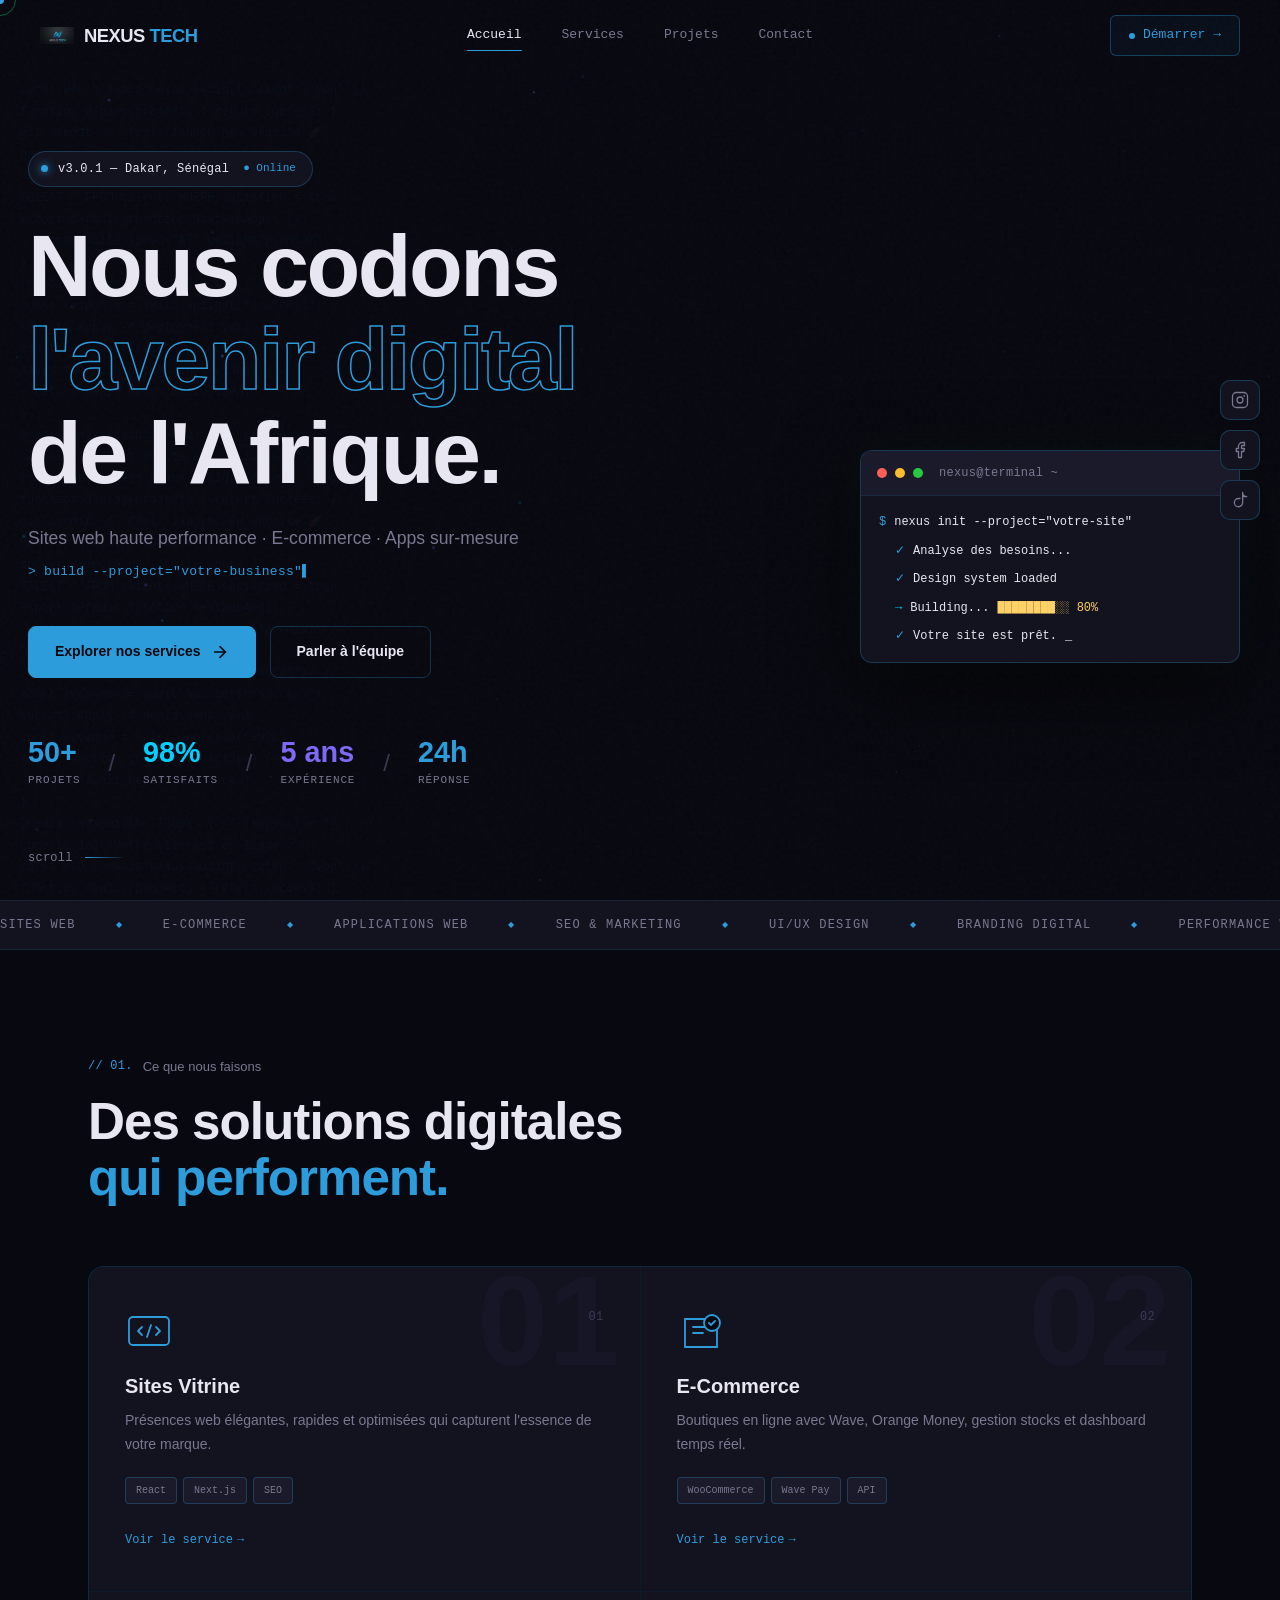
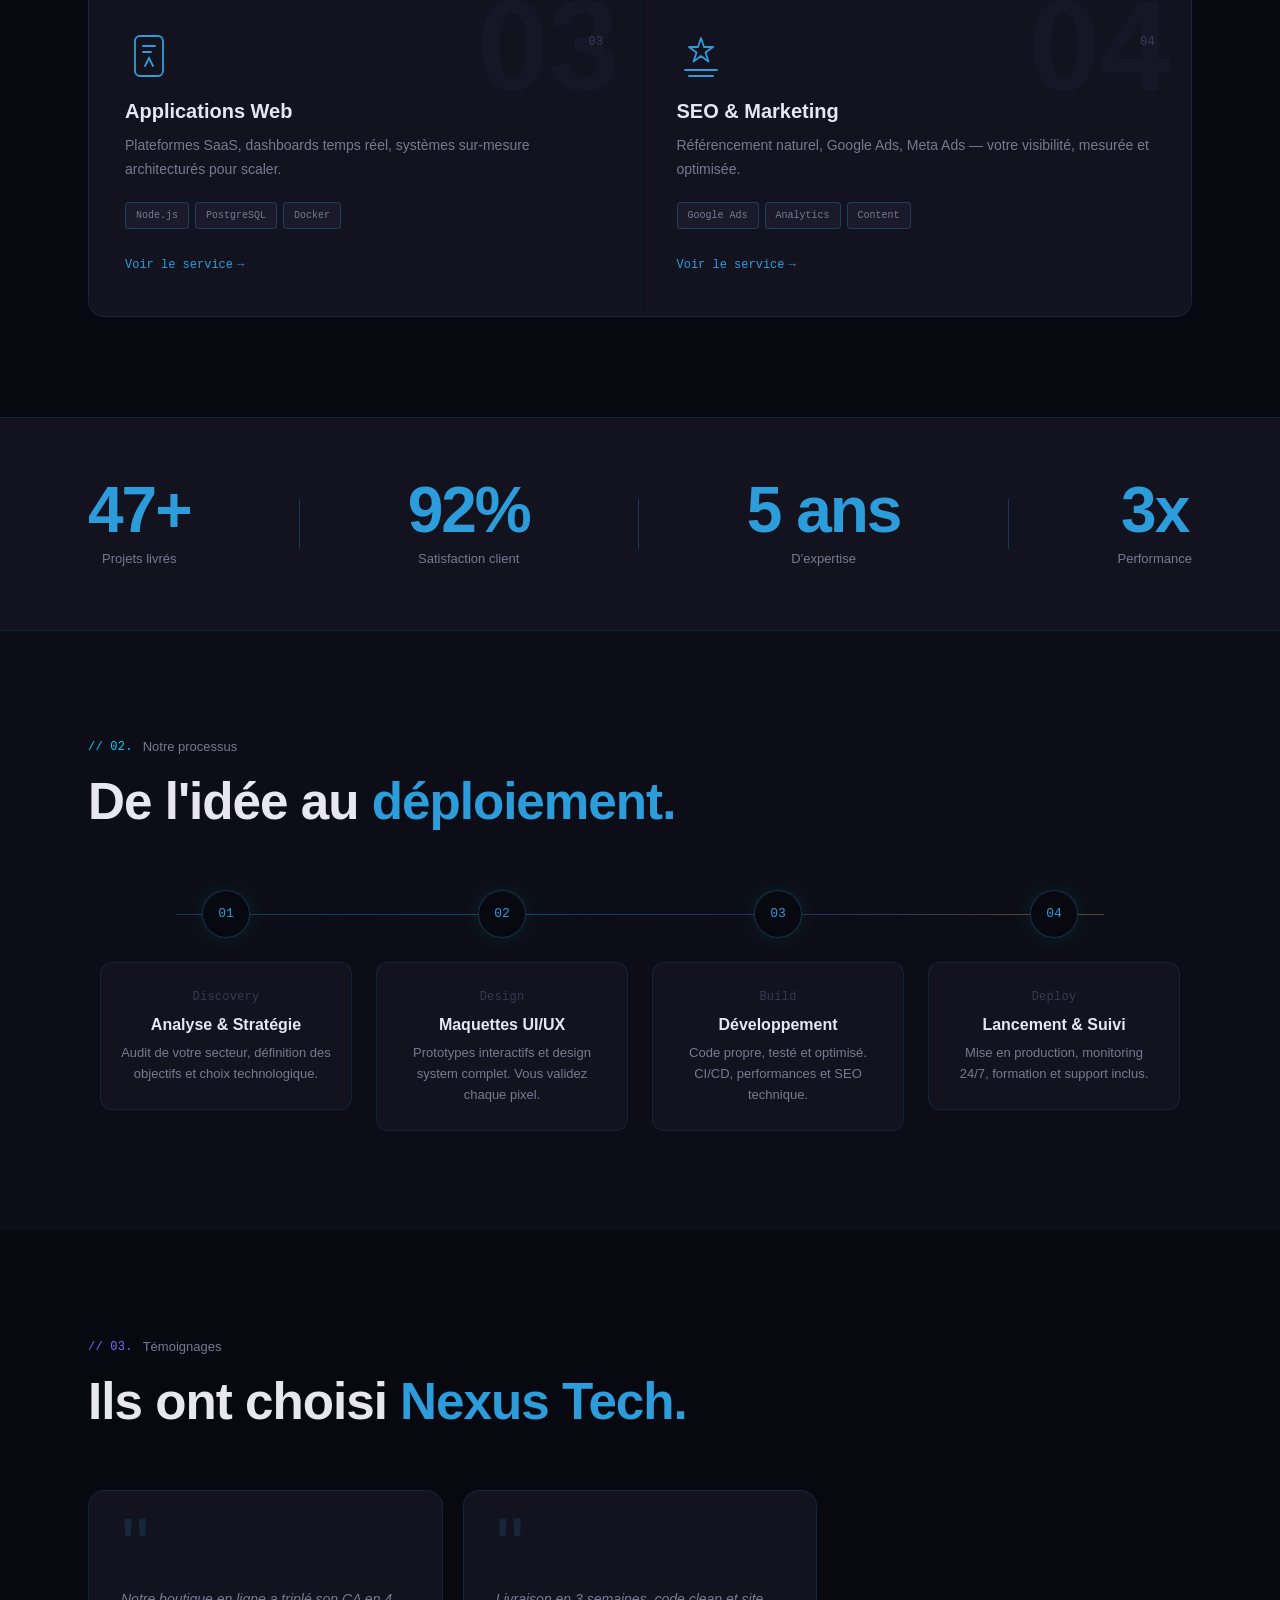
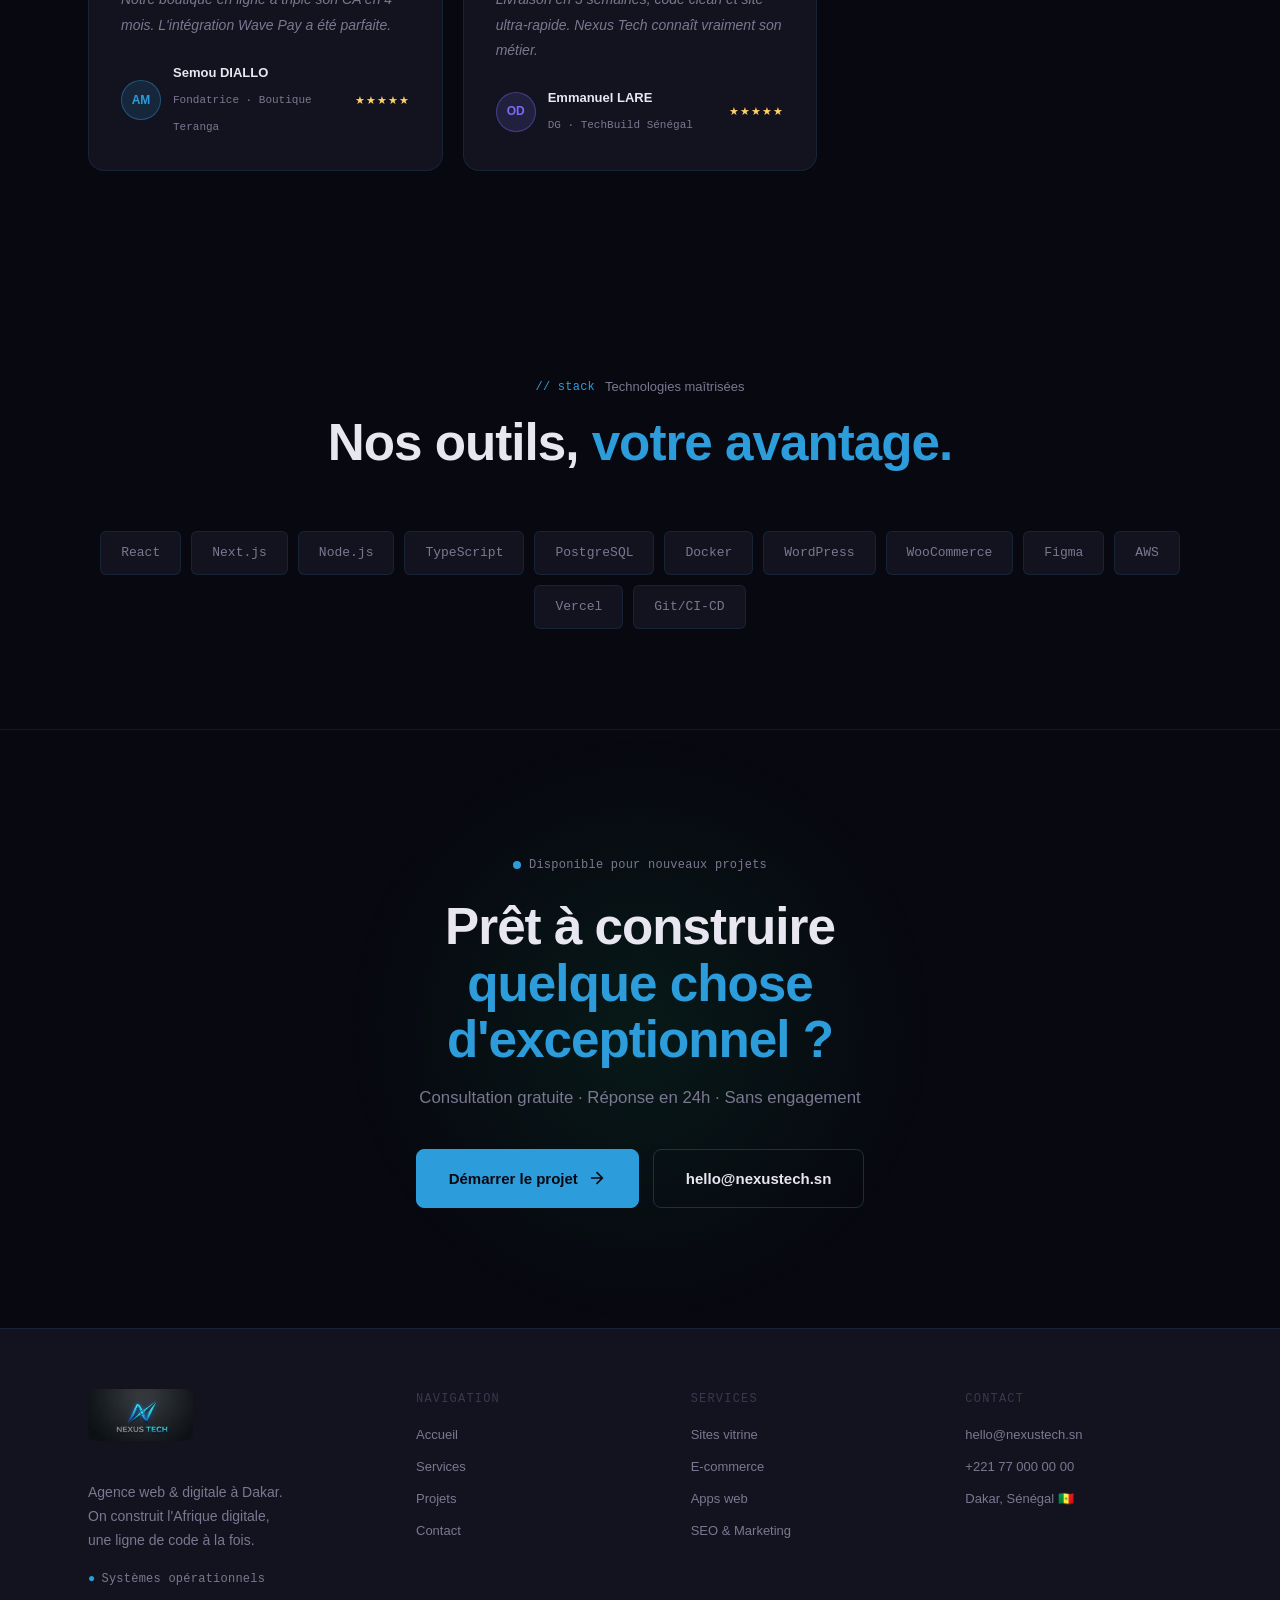
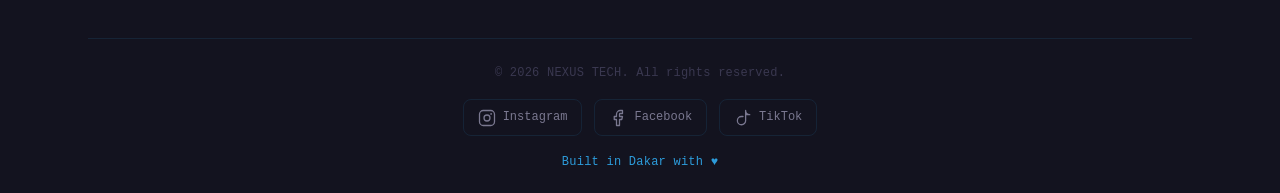
==== commit c01afcd9: "Update index.html" ====
--- a/index.html
+++ b/index.html
@@ -229,9 +229,8 @@
       <h2 class="section-title reveal delay-1">Ils ont choisi <em>Nexus Tech.</em></h2>
     </div>
     <div class="testi-grid">
-      <div class="testi-card reveal"><div class="testi-quote">"</div><p>Notre boutique en ligne a triplé son CA en 4 mois. L'intégration Wave Pay a été parfaite.</p><div class="testi-meta"><div class="testi-av" style="--av-color:#2d9cdb">AM</div><div><strong>Aminata Mbaye</strong><span>Fondatrice · Boutique Teranga</span></div><div class="stars">★★★★★</div></div></div>
-      <div class="testi-card reveal delay-1"><div class="testi-quote">"</div><p>Livraison en 3 semaines, code clean et site ultra-rapide. Nexus Tech connaît vraiment son métier.</p><div class="testi-meta"><div class="testi-av" style="--av-color:#7c6af7">OD</div><div><strong>Ousmane Diop</strong><span>DG · TechBuild Sénégal</span></div><div class="stars">★★★★★</div></div></div>
-      <div class="testi-card reveal delay-2"><div class="testi-quote">"</div><p>Notre trafic a explosé après la refonte SEO. Nexus Tech, c'est la référence web au Sénégal.</p><div class="testi-meta"><div class="testi-av" style="--av-color:#00cfff">FN</div><div><strong>Fatou Niang</strong><span>CEO · Prestige Immobilier</span></div><div class="stars">★★★★★</div></div></div>
+      <div class="testi-card reveal"><div class="testi-quote">"</div><p>Notre boutique en ligne a triplé son CA en 4 mois. L'intégration Wave Pay a été parfaite.</p><div class="testi-meta"><div class="testi-av" style="--av-color:#2d9cdb">AM</div><div><strong>Semou DIALLO</strong><span>Fondatrice · Boutique Teranga</span></div><div class="stars">★★★★★</div></div></div>
+      <div class="testi-card reveal delay-1"><div class="testi-quote">"</div><p>Livraison en 3 semaines, code clean et site ultra-rapide. Nexus Tech connaît vraiment son métier.</p><div class="testi-meta"><div class="testi-av" style="--av-color:#7c6af7">OD</div><div><strong>Emmanuel LARE</strong><span>DG · TechBuild Sénégal</span></div><div class="stars">★★★★★</div></div></div>
     </div>
   </div>
 </section>
@@ -323,4 +322,4 @@
 </footer>
 <script src="main.js"></script>
 </body>
-</html>+</html>
